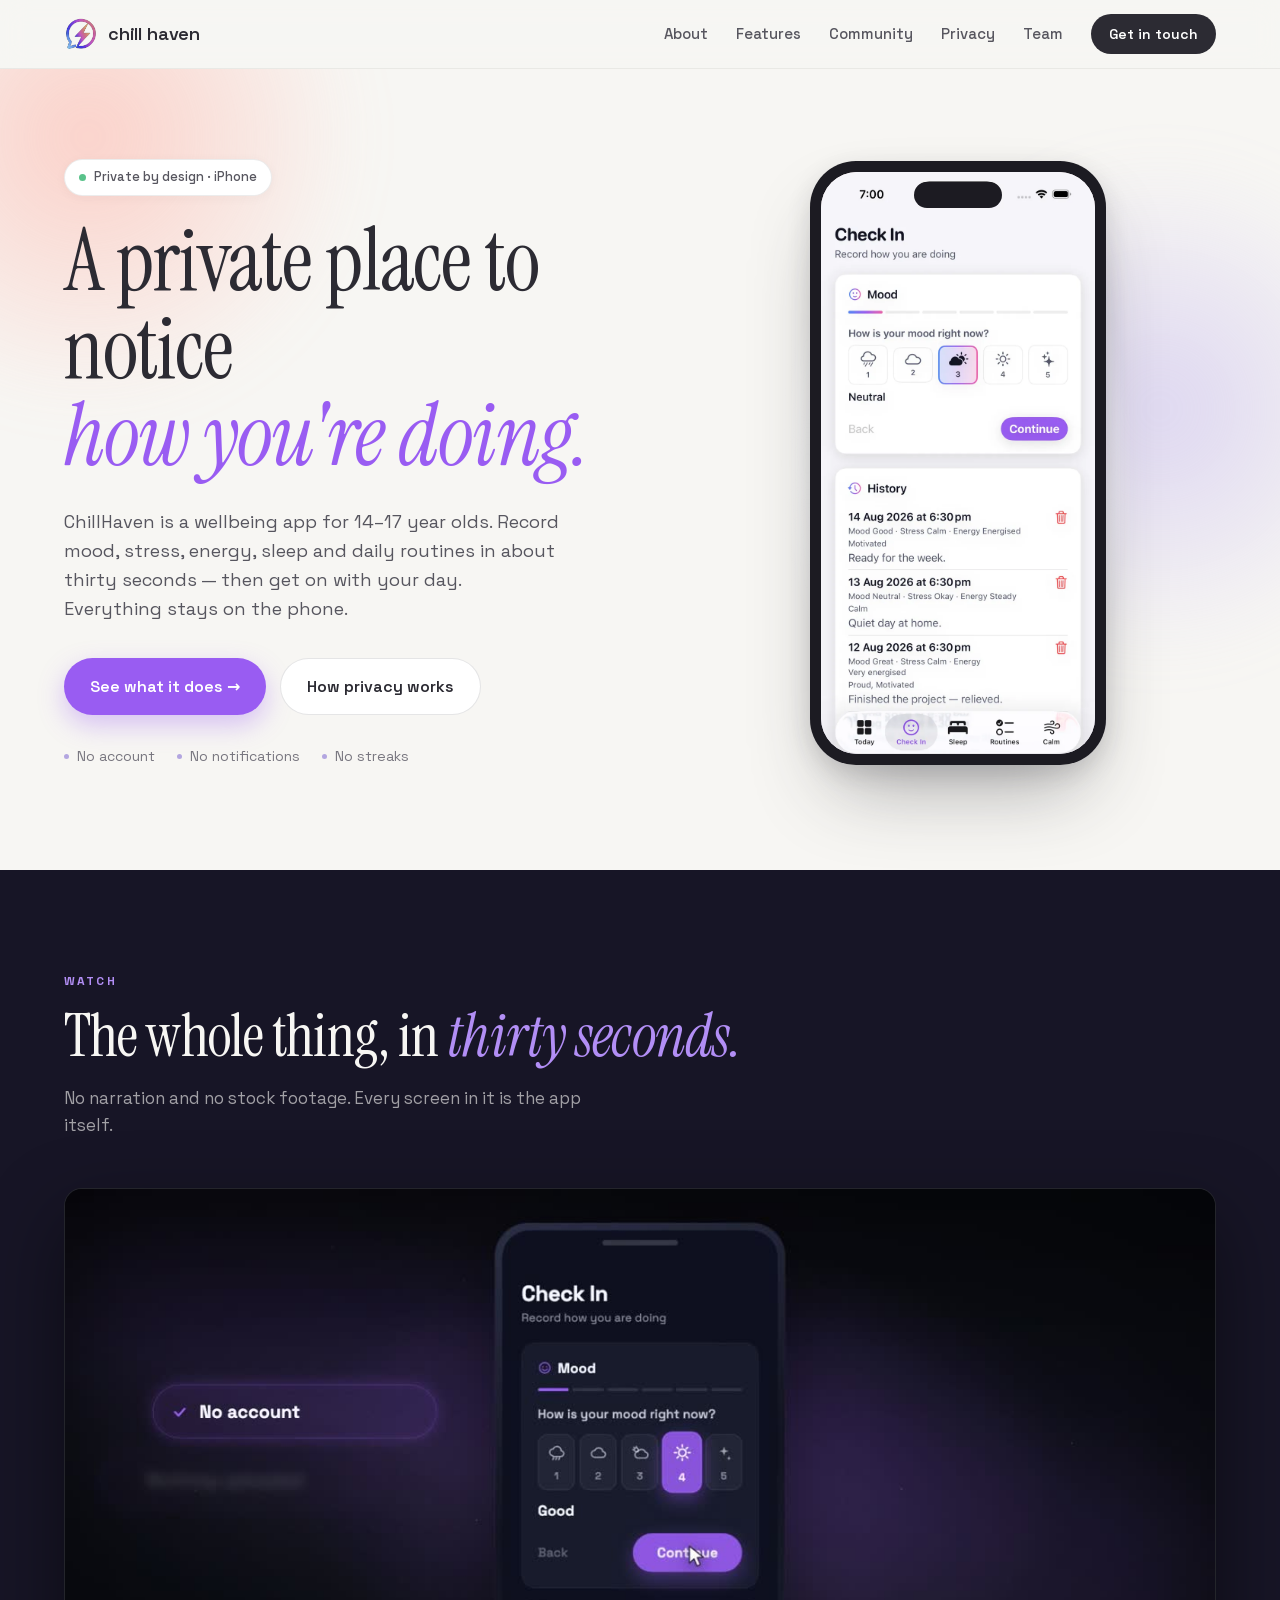
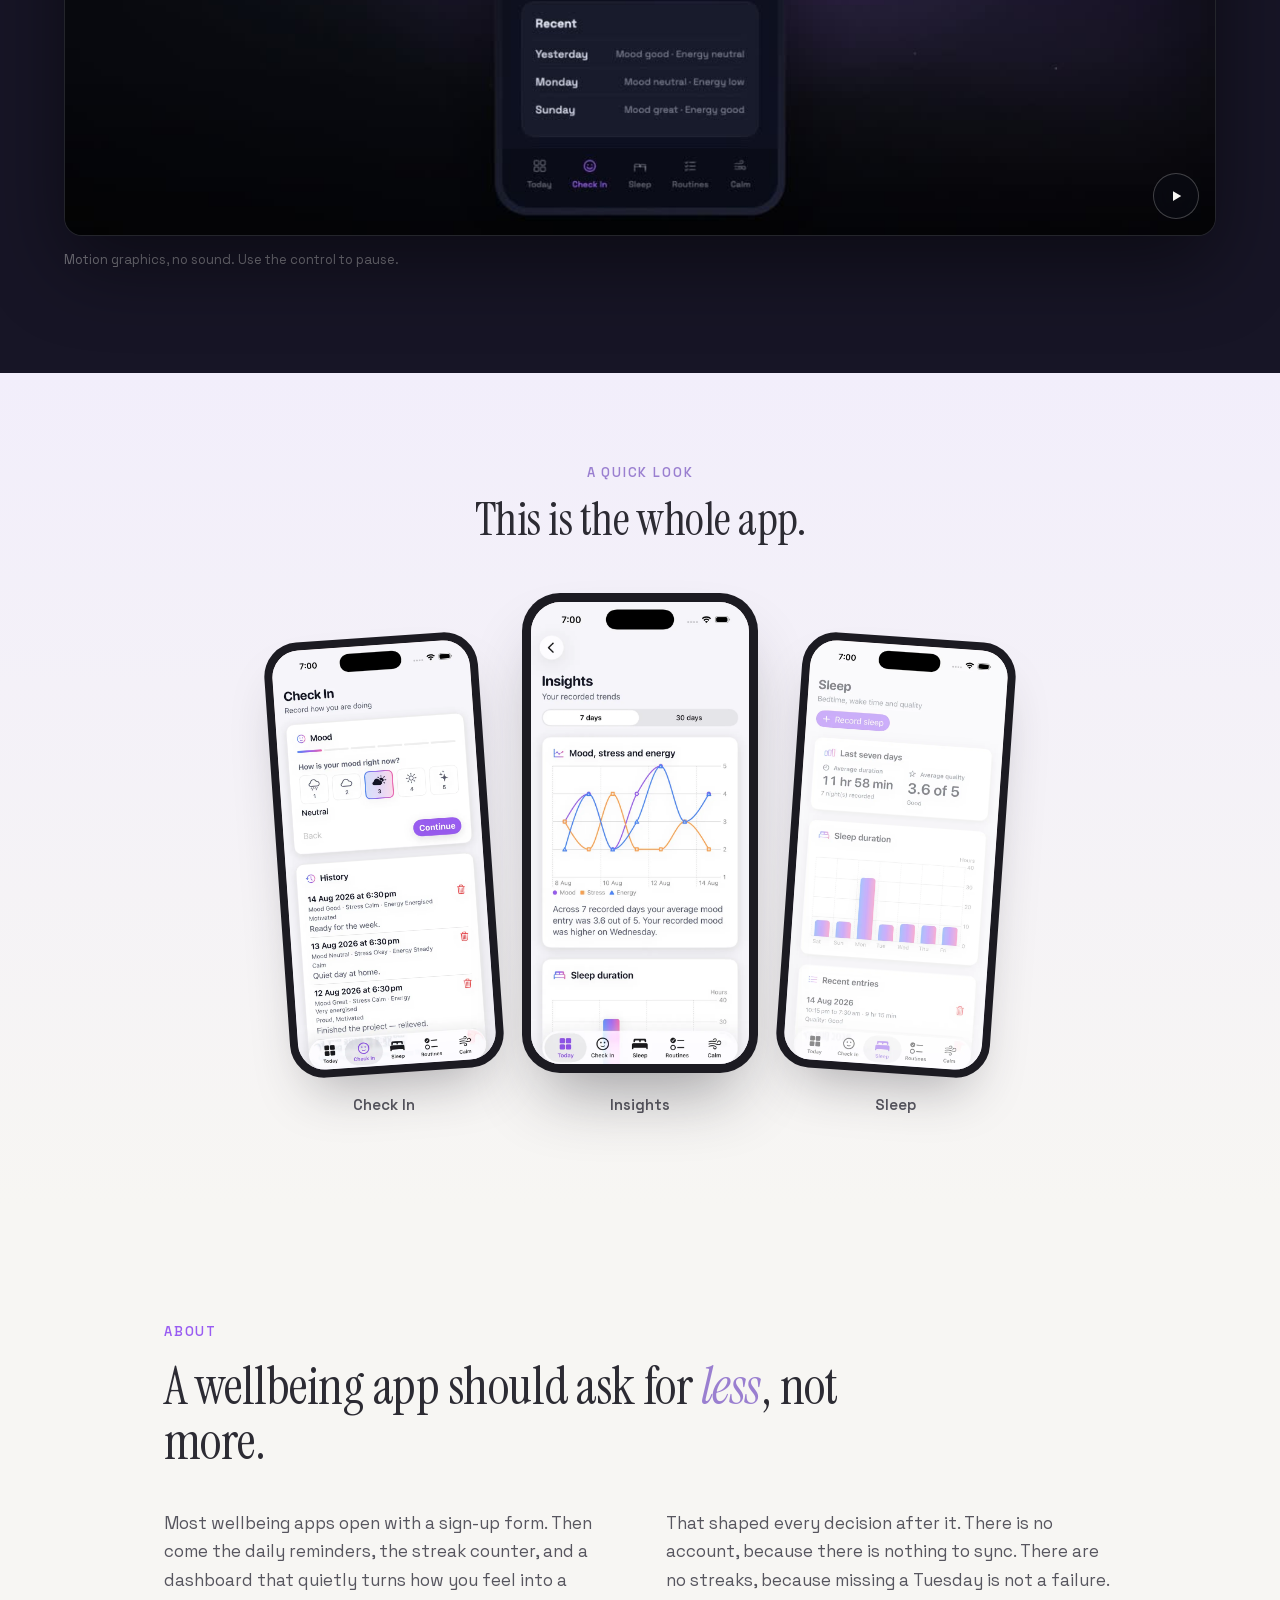
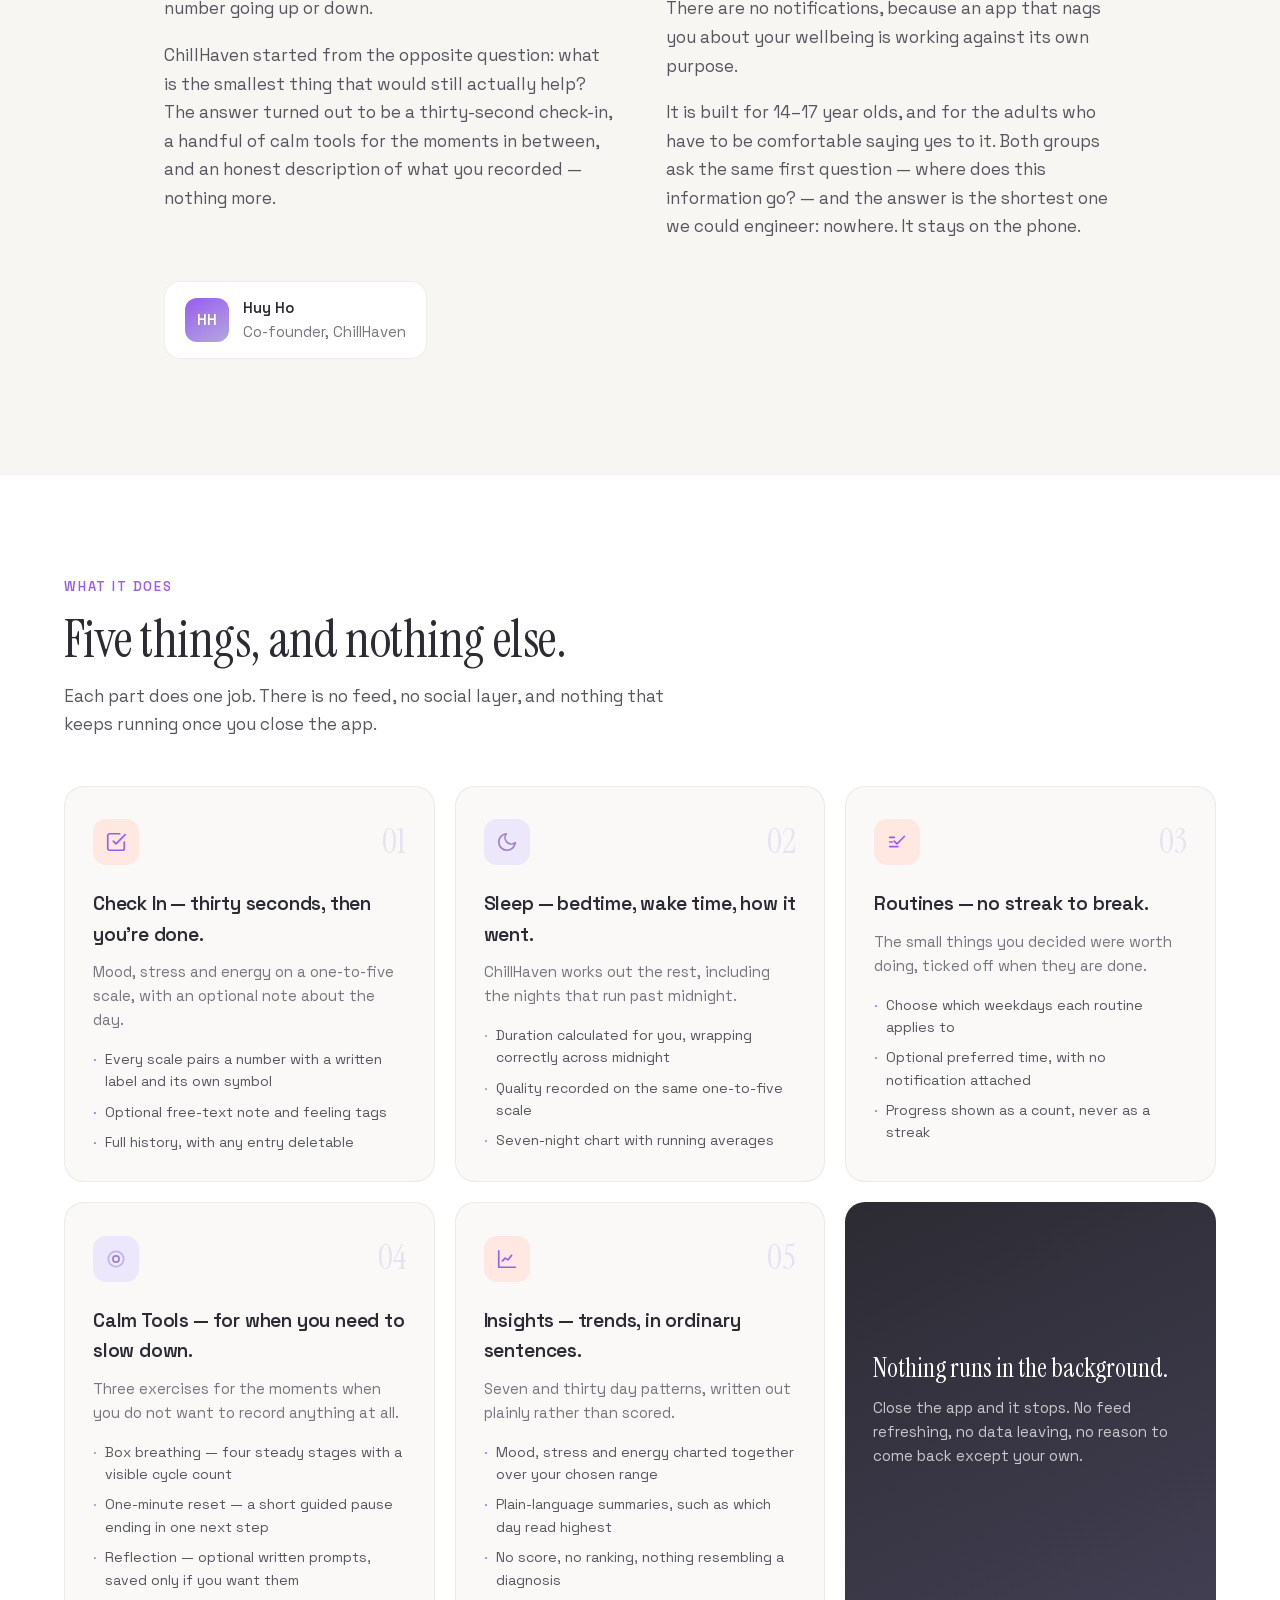
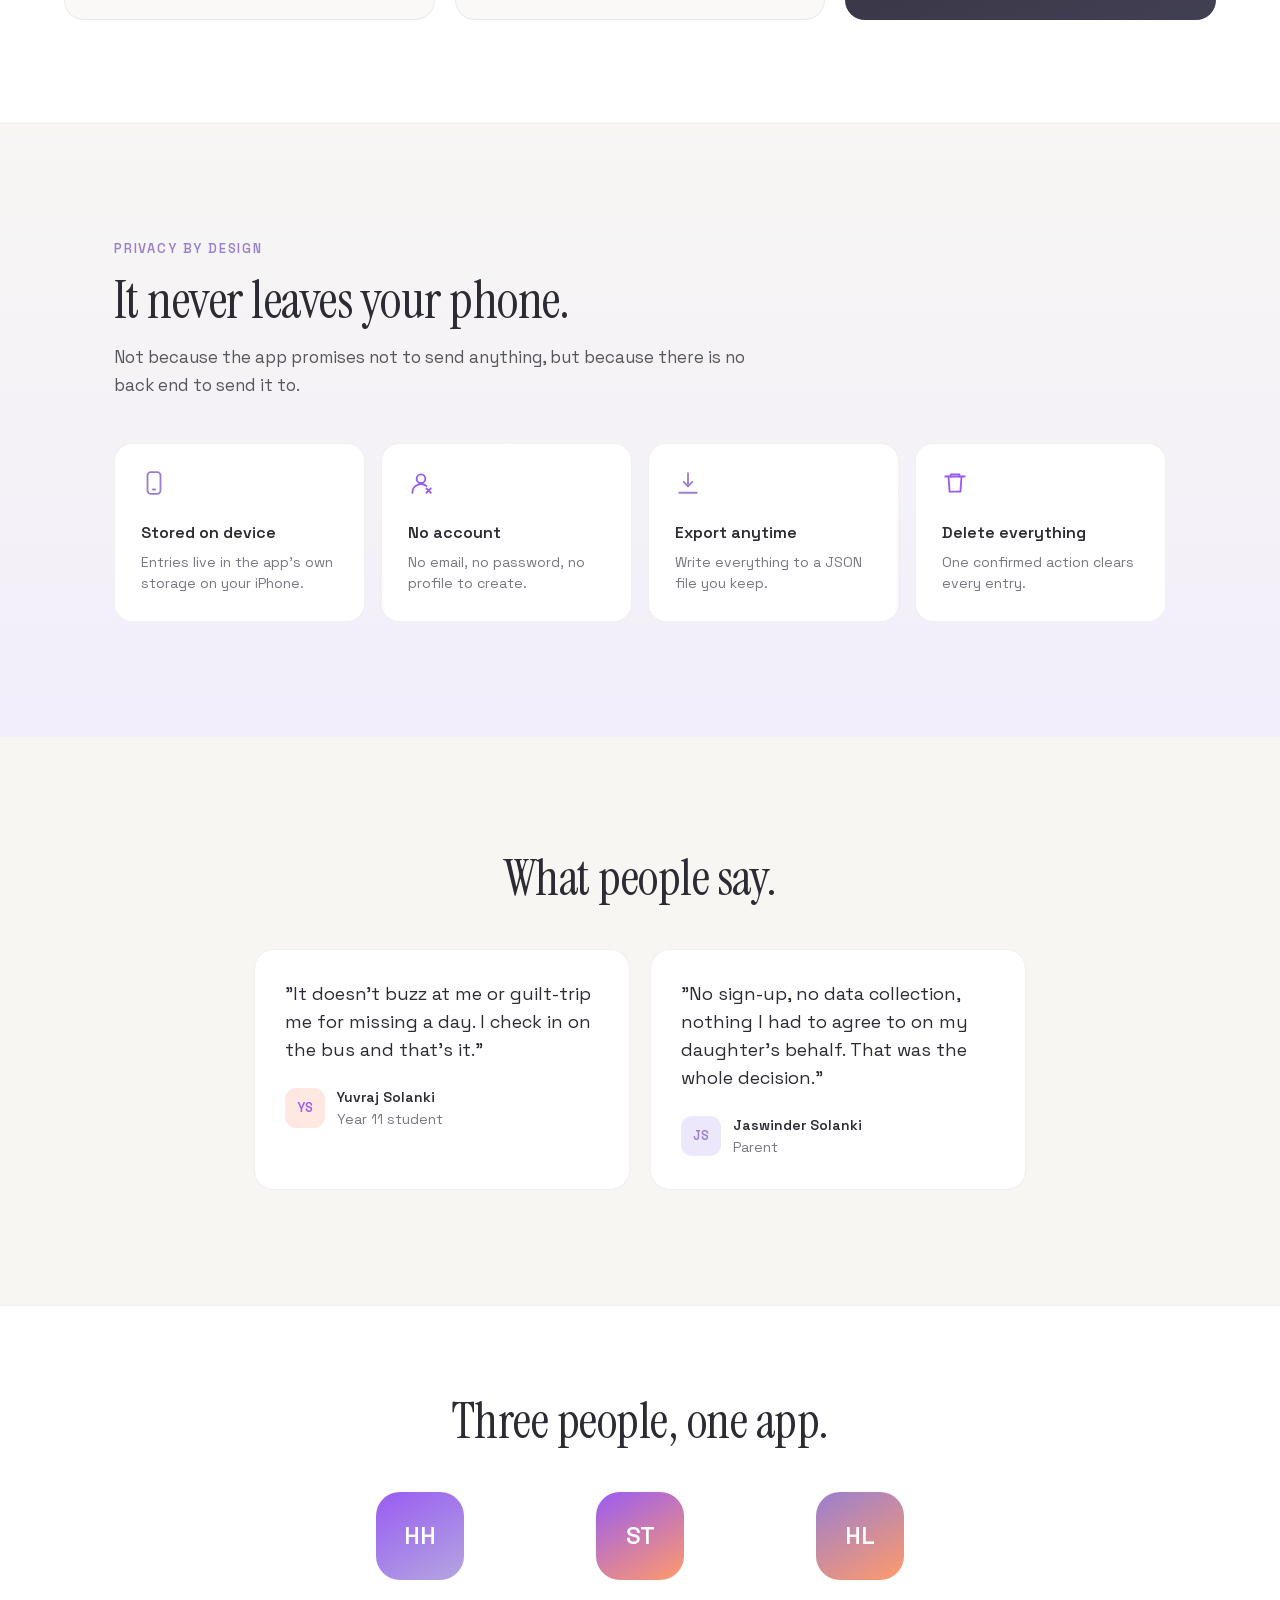
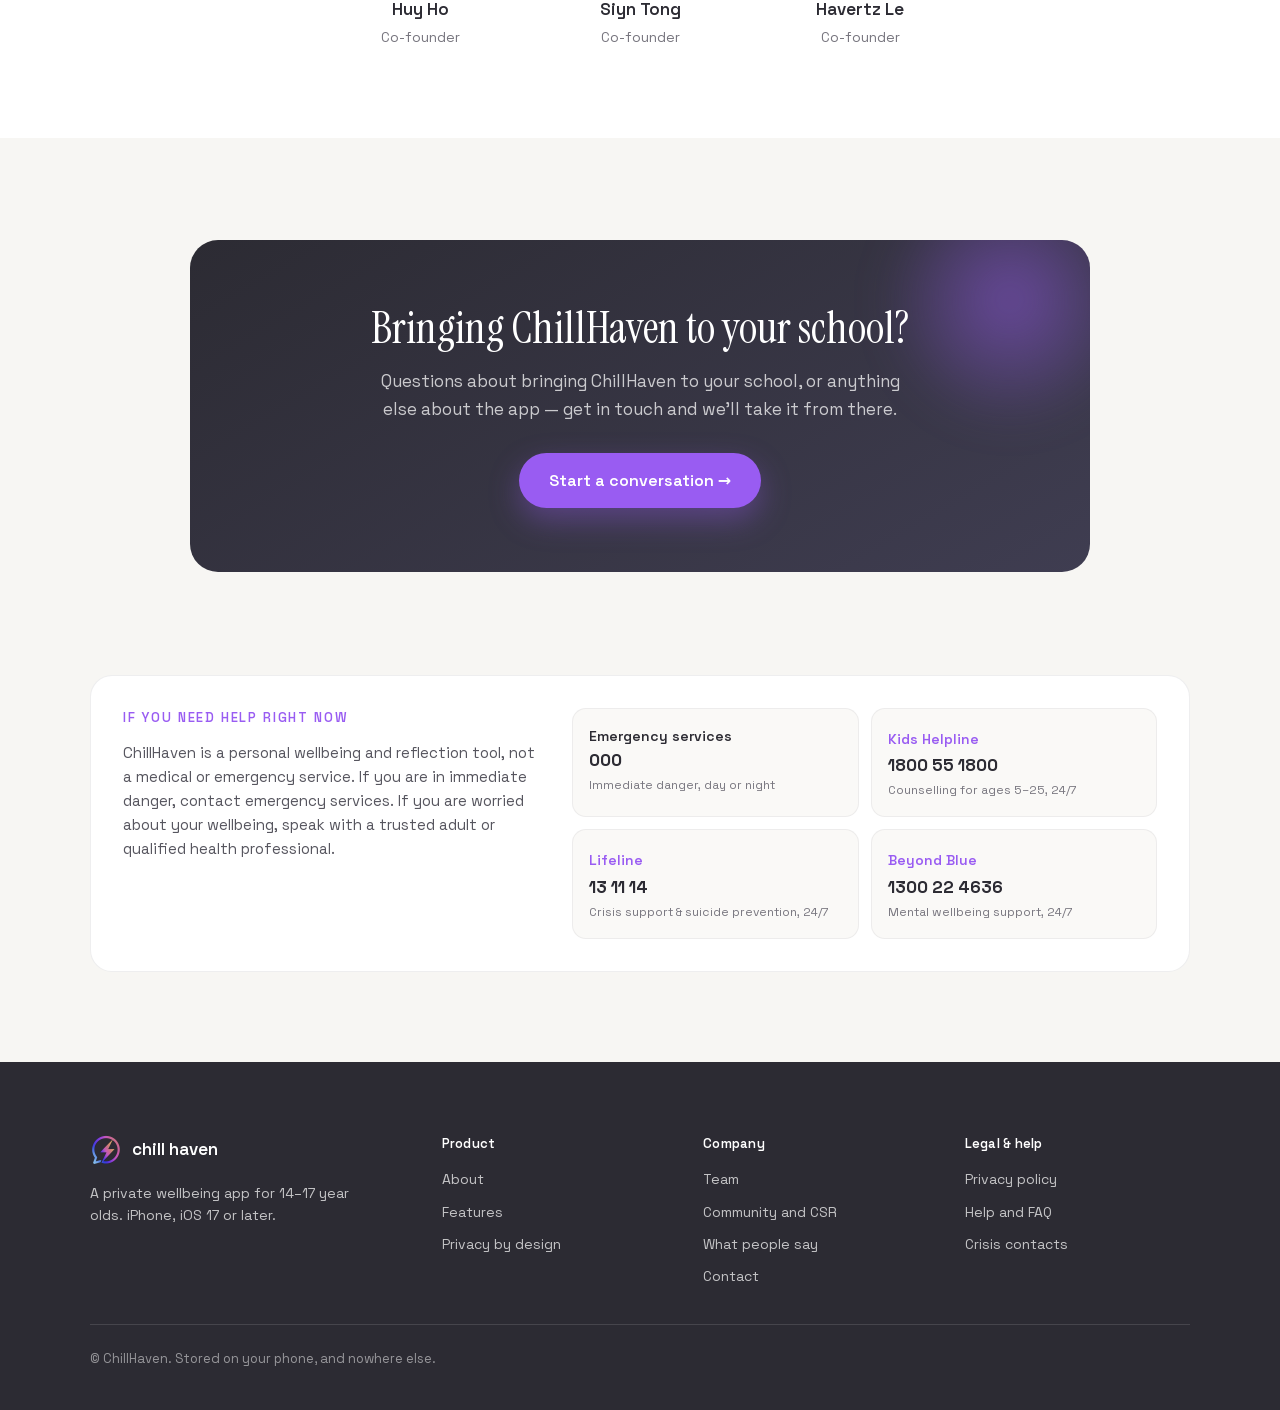
==== index.html @ 74d6cb9e "Cut the film to exactly thirty seconds 900 frames at 30fps, with no audio track so the container dur" ====
<!doctype html>
<html lang="en"><head><meta charset="utf-8"><meta name="viewport" content="width=device-width, initial-scale=1"><title>ChillHaven — A private wellbeing app for iPhone</title><meta name="description" content="A private wellbeing app for 14-17 year olds. Mood, sleep, routines and calm tools, stored only on your iPhone."><meta name="theme-color" content="#f7f6f3"><link rel="icon" href="assets/logo.webp" type="image/webp"><style>
    .sc-placeholder{background:color-mix(in srgb,currentColor 8%,transparent);
      border:1px solid color-mix(in srgb,currentColor 50%,transparent);
      border-radius:2px;box-sizing:border-box;overflow:hidden}
    @keyframes sc-shine{0%{background-position:100% 50%}100%{background-position:0% 50%}}
    html.sc-dc-streaming .sc-placeholder,
    html.sc-dc-streaming .sc-interp.sc-missing{position:relative;
      background:color-mix(in srgb,currentColor 5%,transparent);
      border-color:transparent}
    html.sc-dc-streaming .sc-placeholder::before,
    html.sc-dc-streaming .sc-interp.sc-missing::before{content:'';
      position:absolute;inset:0;pointer-events:none;
      background:linear-gradient(90deg,rgba(217,119,87,0) 25%,rgba(247,225,211,.95) 37%,rgba(217,119,87,0) 63%);
      background-size:400% 100%;animation:sc-shine 1.4s ease infinite}
    html.sc-dc-streaming .sc-placeholder:nth-child(n+9 of .sc-placeholder)::before,
    html.sc-dc-streaming .sc-interp.sc-missing:nth-child(n+9 of .sc-interp.sc-missing)::before{animation:none;
      background:color-mix(in srgb,currentColor 8%,transparent)}
    .sc-placeholder-error{padding:4px 8px;font:11px/1.4 ui-monospace,monospace;
      color:color-mix(in srgb,currentColor 70%,transparent);word-break:break-word}
    .sc-interp.sc-missing{display:inline-block;width:2em;height:1em;overflow:hidden;
      vertical-align:text-bottom;background:rgba(255,255,255,.3);border:1px solid rgba(0,0,0,.5);
      border-radius:2px;box-sizing:border-box;color:transparent;
      user-select:none}
    .sc-interp.sc-unresolved{font-family:ui-monospace,monospace;font-size:.85em;
      color:color-mix(in srgb,currentColor 50%,transparent);
      background:color-mix(in srgb,currentColor 10%,transparent);border-radius:3px;
      padding:0 3px}
    .sc-host.sc-has-error{position:relative}
    .sc-logic-error{position:absolute;top:8px;left:8px;z-index:2147483647;max-width:60ch;
      padding:6px 10px;background:#b00020;color:#fff;font:12px/1.4 ui-monospace,monospace;
      border-radius:4px;white-space:pre-wrap;pointer-events:none}
    /* Mirrors PRINT_BASELINE_CSS in apps/web deck-stage-export.ts — keep both
       in sync until dc-runtime regains a build step. */
    @media print {
      @page { margin: 0.5cm; }
      figure, table { break-inside: avoid; }
      #dc-root, #dc-root > .sc-host { height: auto; }
      *, *::before, *::after {
        print-color-adjust: exact; -webkit-print-color-adjust: exact;
        backdrop-filter: none !important; -webkit-backdrop-filter: none !important;
        animation-delay: -99s !important; animation-duration: .001s !important;
        animation-iteration-count: 1 !important; animation-fill-mode: both !important;
        animation-play-state: running !important; transition-duration: 0s !important;
      }
    }
  </style>



<style>x-dc{display:none!important}</style><style>html,body{height:100%;margin:0}#dc-root,#dc-root>.sc-host{height:100%}</style><link rel="preconnect" href="https://fonts.googleapis.com" data-dc-tpl="1"><link rel="preconnect" href="https://fonts.gstatic.com" data-dc-tpl="2"><style data-dc-tpl="3">/* latin-ext */
@font-face {
  font-family: 'Instrument Serif';
  font-style: italic;
  font-weight: 400;
  font-display: swap;
  src: url("[data-uri]") format('woff2');
  unicode-range: U+0100-02BA, U+02BD-02C5, U+02C7-02CC, U+02CE-02D7, U+02DD-02FF, U+0304, U+0308, U+0329, U+1D00-1DBF, U+1E00-1E9F, U+1EF2-1EFF, U+2020, U+20A0-20AB, U+20AD-20C0, U+2113, U+2C60-2C7F, U+A720-A7FF;
}
/* latin */
@font-face {
  font-family: 'Instrument Serif';
  font-style: italic;
  font-weight: 400;
  font-display: swap;
  src: url("[data-uri]") format('woff2');
  unicode-range: U+0000-00FF, U+0131, U+0152-0153, U+02BB-02BC, U+02C6, U+02DA, U+02DC, U+0304, U+0308, U+0329, U+2000-206F, U+20AC, U+2122, U+2191, U+2193, U+2212, U+2215, U+FEFF, U+FFFD;
}
/* latin-ext */
@font-face {
  font-family: 'Instrument Serif';
  font-style: normal;
  font-weight: 400;
  font-display: swap;
  src: url("[data-uri]") format('woff2');
  unicode-range: U+0100-02BA, U+02BD-02C5, U+02C7-02CC, U+02CE-02D7, U+02DD-02FF, U+0304, U+0308, U+0329, U+1D00-1DBF, U+1E00-1E9F, U+1EF2-1EFF, U+2020, U+20A0-20AB, U+20AD-20C0, U+2113, U+2C60-2C7F, U+A720-A7FF;
}
/* latin */
@font-face {
  font-family: 'Instrument Serif';
  font-style: normal;
  font-weight: 400;
  font-display: swap;
  src: url("[data-uri]") format('woff2');
  unicode-range: U+0000-00FF, U+0131, U+0152-0153, U+02BB-02BC, U+02C6, U+02DA, U+02DC, U+0304, U+0308, U+0329, U+2000-206F, U+20AC, U+2122, U+2191, U+2193, U+2212, U+2215, U+FEFF, U+FFFD;
}
/* vietnamese */
@font-face {
  font-family: 'Space Grotesk';
  font-style: normal;
  font-weight: 400;
  font-display: swap;
  src: url("[data-uri]") format('woff2');
  unicode-range: U+0102-0103, U+0110-0111, U+0128-0129, U+0168-0169, U+01A0-01A1, U+01AF-01B0, U+0300-0301, U+0303-0304, U+0308-0309, U+0323, U+0329, U+1EA0-1EF9, U+20AB;
}
/* latin-ext */
@font-face {
  font-family: 'Space Grotesk';
  font-style: normal;
  font-weight: 400;
  font-display: swap;
  src: url("[data-uri]") format('woff2');
  unicode-range: U+0100-02BA, U+02BD-02C5, U+02C7-02CC, U+02CE-02D7, U+02DD-02FF, U+0304, U+0308, U+0329, U+1D00-1DBF, U+1E00-1E9F, U+1EF2-1EFF, U+2020, U+20A0-20AB, U+20AD-20C0, U+2113, U+2C60-2C7F, U+A720-A7FF;
}
/* latin */
@font-face {
  font-family: 'Space Grotesk';
  font-style: normal;
  font-weight: 400;
  font-display: swap;
  src: url("[data-uri]") format('woff2');
  unicode-range: U+0000-00FF, U+0131, U+0152-0153, U+02BB-02BC, U+02C6, U+02DA, U+02DC, U+0304, U+0308, U+0329, U+2000-206F, U+20AC, U+2122, U+2191, U+2193, U+2212, U+2215, U+FEFF, U+FFFD;
}
/* vietnamese */
@font-face {
  font-family: 'Space Grotesk';
  font-style: normal;
  font-weight: 500;
  font-display: swap;
  src: url("[data-uri]") format('woff2');
  unicode-range: U+0102-0103, U+0110-0111, U+0128-0129, U+0168-0169, U+01A0-01A1, U+01AF-01B0, U+0300-0301, U+0303-0304, U+0308-0309, U+0323, U+0329, U+1EA0-1EF9, U+20AB;
}
/* latin-ext */
@font-face {
  font-family: 'Space Grotesk';
  font-style: normal;
  font-weight: 500;
  font-display: swap;
  src: url("[data-uri]") format('woff2');
  unicode-range: U+0100-02BA, U+02BD-02C5, U+02C7-02CC, U+02CE-02D7, U+02DD-02FF, U+0304, U+0308, U+0329, U+1D00-1DBF, U+1E00-1E9F, U+1EF2-1EFF, U+2020, U+20A0-20AB, U+20AD-20C0, U+2113, U+2C60-2C7F, U+A720-A7FF;
}
/* latin */
@font-face {
  font-family: 'Space Grotesk';
  font-style: normal;
  font-weight: 500;
  font-display: swap;
  src: url("[data-uri]") format('woff2');
  unicode-range: U+0000-00FF, U+0131, U+0152-0153, U+02BB-02BC, U+02C6, U+02DA, U+02DC, U+0304, U+0308, U+0329, U+2000-206F, U+20AC, U+2122, U+2191, U+2193, U+2212, U+2215, U+FEFF, U+FFFD;
}
/* vietnamese */
@font-face {
  font-family: 'Space Grotesk';
  font-style: normal;
  font-weight: 600;
  font-display: swap;
  src: url("[data-uri]") format('woff2');
  unicode-range: U+0102-0103, U+0110-0111, U+0128-0129, U+0168-0169, U+01A0-01A1, U+01AF-01B0, U+0300-0301, U+0303-0304, U+0308-0309, U+0323, U+0329, U+1EA0-1EF9, U+20AB;
}
/* latin-ext */
@font-face {
  font-family: 'Space Grotesk';
  font-style: normal;
  font-weight: 600;
  font-display: swap;
  src: url("[data-uri]") format('woff2');
  unicode-range: U+0100-02BA, U+02BD-02C5, U+02C7-02CC, U+02CE-02D7, U+02DD-02FF, U+0304, U+0308, U+0329, U+1D00-1DBF, U+1E00-1E9F, U+1EF2-1EFF, U+2020, U+20A0-20AB, U+20AD-20C0, U+2113, U+2C60-2C7F, U+A720-A7FF;
}
/* latin */
@font-face {
  font-family: 'Space Grotesk';
  font-style: normal;
  font-weight: 600;
  font-display: swap;
  src: url("[data-uri]") format('woff2');
  unicode-range: U+0000-00FF, U+0131, U+0152-0153, U+02BB-02BC, U+02C6, U+02DA, U+02DC, U+0304, U+0308, U+0329, U+2000-206F, U+20AC, U+2122, U+2191, U+2193, U+2212, U+2215, U+FEFF, U+FFFD;
}
/* vietnamese */
@font-face {
  font-family: 'Space Grotesk';
  font-style: normal;
  font-weight: 700;
  font-display: swap;
  src: url("[data-uri]") format('woff2');
  unicode-range: U+0102-0103, U+0110-0111, U+0128-0129, U+0168-0169, U+01A0-01A1, U+01AF-01B0, U+0300-0301, U+0303-0304, U+0308-0309, U+0323, U+0329, U+1EA0-1EF9, U+20AB;
}
/* latin-ext */
@font-face {
  font-family: 'Space Grotesk';
  font-style: normal;
  font-weight: 700;
  font-display: swap;
  src: url("[data-uri]") format('woff2');
  unicode-range: U+0100-02BA, U+02BD-02C5, U+02C7-02CC, U+02CE-02D7, U+02DD-02FF, U+0304, U+0308, U+0329, U+1D00-1DBF, U+1E00-1E9F, U+1EF2-1EFF, U+2020, U+20A0-20AB, U+20AD-20C0, U+2113, U+2C60-2C7F, U+A720-A7FF;
}
/* latin */
@font-face {
  font-family: 'Space Grotesk';
  font-style: normal;
  font-weight: 700;
  font-display: swap;
  src: url("[data-uri]") format('woff2');
  unicode-range: U+0000-00FF, U+0131, U+0152-0153, U+02BB-02BC, U+02C6, U+02DA, U+02DC, U+0304, U+0308, U+0329, U+2000-206F, U+20AC, U+2122, U+2191, U+2193, U+2212, U+2215, U+FEFF, U+FFFD;
}
</style><style data-dc-tpl="5">
  *{box-sizing:border-box}
  html{scroll-behavior:smooth}
  body{margin:0;background:#f7f6f3;color:#2c2b33;font-family:'Space Grotesk',system-ui,sans-serif;-webkit-font-smoothing:antialiased;font-size:17px;line-height:1.6}
  a{color:#995cf2;text-decoration:none}
  a:hover{color:#7a44cc}
  ::selection{background:#ffd9d3;color:#2c2b33}
  @keyframes floaty{0%,100%{transform:translateY(0)}50%{transform:translateY(-14px)}}
  @keyframes drift{0%,100%{transform:translate(0,0) scale(1)}50%{transform:translate(24px,-20px) scale(1.08)}}
  @keyframes breathe{0%,100%{transform:scale(1);opacity:.5}50%{transform:scale(1.18);opacity:.9}}
</style></head>
<body>
<div id="dc-root"><div class="sc-host" data-sc-name="index"><div data-dc-tpl="6" style="overflow-x: hidden;"><header data-dc-tpl="7" style="position: sticky; top: 0px; z-index: 60; backdrop-filter: blur(14px); background: rgba(247, 246, 243, 0.78); border-bottom: 1px solid rgba(44, 43, 51, 0.07);">
  <nav data-dc-tpl="8" style="max-width: 1200px; margin: 0px auto; padding: 14px 24px; display: flex; align-items: center; gap: 24px;">
    <a data-dc-tpl="9" href="#top" style="display: flex; align-items: center; gap: 10px; color: rgb(44, 43, 51); font-weight: 600; letter-spacing: -0.01em;">
      <span style="display:grid;place-items:center;width:34px;height:34px;border-radius:11px;overflow:hidden;background:transparent;flex:none;"><img src="assets/mark.webp" alt="" width="34" height="34" style="width:100%;height:100%;object-fit:contain;display:block;"></span>
      <span data-dc-tpl="11" style="font-size: 18px;">chill haven</span>
    </a>
    <div data-dc-tpl="12" style="flex: 1 1 0%;"></div>
    <div data-dc-tpl="13" style="display: flex; align-items: center; gap: 28px;">
      <a data-dc-tpl="14" href="#about" style="color: rgb(87, 86, 95); font-size: 15px; font-weight: 500;">About</a>
      <a data-dc-tpl="15" href="#features" style="color: rgb(87, 86, 95); font-size: 15px; font-weight: 500;">Features</a><a href="community.html" style="color: rgb(87, 86, 95); font-size: 15px; font-weight: 500;">Community</a>
      <a data-dc-tpl="16" href="privacy.html" style="color: rgb(87, 86, 95); font-size: 15px; font-weight: 500;">Privacy</a>
      <a data-dc-tpl="17" href="#team" style="color: rgb(87, 86, 95); font-size: 15px; font-weight: 500;">Team</a>
      <a data-dc-tpl="18" href="support.html#contact" style="display: inline-flex; align-items: center; padding: 9px 18px; border-radius: 999px; background: rgb(44, 43, 51); color: rgb(255, 255, 255); font-size: 14px; font-weight: 600;">Get in touch</a>
    </div>
  </nav></header><section data-dc-tpl="19" id="top" style="position: relative;">
  <div data-dc-tpl="20" data-parallax="0.25" style="position: absolute; inset: 0px; overflow: hidden; pointer-events: none; z-index: 0;">
    <div data-dc-tpl="21" style="position: absolute; top: -140px; left: -120px; width: 520px; height: 520px; border-radius: 50%; background: radial-gradient(circle at 40% 40%, rgb(255, 178, 166), transparent 62%); filter: blur(30px); opacity: 0.55; animation: 16s ease-in-out 0s infinite normal none running drift;"></div>
    <div data-dc-tpl="22" style="position: absolute; top: 60px; right: -160px; width: 560px; height: 560px; border-radius: 50%; background: radial-gradient(circle, rgb(195, 182, 239), transparent 62%); filter: blur(34px); opacity: 0.5; animation: 20s ease-in-out 0s infinite reverse none running drift;"></div>
  </div>
  <div data-dc-tpl="23" style="position: relative; z-index: 1; max-width: 1200px; margin: 0px auto; padding: clamp(48px, 7vw, 96px) 24px clamp(64px, 8vw, 120px); display: grid; grid-template-columns: 1.05fr 0.95fr; gap: clamp(32px, 5vw, 72px); align-items: center;">
    <div data-dc-tpl="24" style="min-width: 0px;">
      <div data-dc-tpl="25" data-reveal="" style="display: inline-flex; align-items: center; gap: 8px; padding: 7px 14px; border-radius: 999px; background: rgb(255, 255, 255); border: 1px solid rgba(44, 43, 51, 0.09); font-size: 13px; font-weight: 500; color: rgb(87, 86, 95); box-shadow: rgba(44, 43, 51, 0.04) 0px 2px 12px; opacity: 1; transform: none; transition: opacity 0.8s cubic-bezier(0.2, 0.7, 0.2, 1), transform 0.8s cubic-bezier(0.2, 0.7, 0.2, 1);">
        <span data-dc-tpl="26" style="width: 7px; height: 7px; border-radius: 50%; background: rgb(89, 194, 138);"></span>
        Private by design · iPhone
      </div>
      <h1 data-dc-tpl="27" data-reveal="" data-reveal-delay="80" style="margin: 22px 0px 0px; font-family: &quot;Instrument Serif&quot;, serif; font-weight: 400; font-size: clamp(46px, 7vw, 86px); line-height: 1.02; letter-spacing: -0.015em; color: rgb(44, 43, 51); opacity: 1; transform: none; transition: opacity 0.8s cubic-bezier(0.2, 0.7, 0.2, 1) 80ms, transform 0.8s cubic-bezier(0.2, 0.7, 0.2, 1) 80ms;">
        A private place to notice <span data-dc-tpl="28" style="font-style: italic; color: rgb(153, 92, 242);">how&nbsp;you're&nbsp;doing.</span>
      </h1>
      <p data-dc-tpl="29" data-reveal="" data-reveal-delay="160" style="margin: 26px 0px 0px; max-width: 496px; font-size: 18px; color: rgb(87, 86, 95); line-height: 1.62; opacity: 1; transform: none; transition: opacity 0.8s cubic-bezier(0.2, 0.7, 0.2, 1) 160ms, transform 0.8s cubic-bezier(0.2, 0.7, 0.2, 1) 160ms;">
        ChillHaven is a wellbeing app for 14–17 year olds. Record mood, stress, energy, sleep and daily routines in about thirty seconds — then get on with your day. Everything stays on the phone.
      </p>
      <div data-dc-tpl="30" data-reveal="" data-reveal-delay="240" style="margin: 34px 0px 0px; display: flex; flex-wrap: wrap; gap: 14px; opacity: 1; transform: none; transition: opacity 0.8s cubic-bezier(0.2, 0.7, 0.2, 1) 240ms, transform 0.8s cubic-bezier(0.2, 0.7, 0.2, 1) 240ms;">
        <a data-dc-tpl="31" href="#features" style="display: inline-flex; align-items: center; gap: 9px; padding: 15px 26px; border-radius: 999px; background: rgb(153, 92, 242); color: rgb(255, 255, 255); font-size: 16px; font-weight: 600; box-shadow: rgba(153, 92, 242, 0.34) 0px 10px 26px;">See what it does →</a>
        <a data-dc-tpl="32" href="privacy.html" style="display: inline-flex; align-items: center; padding: 15px 26px; border-radius: 999px; background: rgb(255, 255, 255); border: 1px solid rgba(44, 43, 51, 0.12); color: rgb(44, 43, 51); font-size: 16px; font-weight: 600;">How privacy works</a>
      </div>
      <div data-dc-tpl="33" data-reveal="" data-reveal-delay="320" style="margin: 30px 0px 0px; display: flex; flex-wrap: wrap; gap: 10px 22px; font-size: 14px; color: rgb(120, 118, 127); opacity: 1; transform: none; transition: opacity 0.8s cubic-bezier(0.2, 0.7, 0.2, 1) 320ms, transform 0.8s cubic-bezier(0.2, 0.7, 0.2, 1) 320ms;">
        <span data-dc-tpl="34" style="display: inline-flex; align-items: center; gap: 8px;"><span data-dc-tpl="35" style="width: 5px; height: 5px; border-radius: 50%; background: rgb(179, 166, 224);"></span>No account</span>
        <span data-dc-tpl="36" style="display: inline-flex; align-items: center; gap: 8px;"><span data-dc-tpl="37" style="width: 5px; height: 5px; border-radius: 50%; background: rgb(179, 166, 224);"></span>No notifications</span>
        <span data-dc-tpl="38" style="display: inline-flex; align-items: center; gap: 8px;"><span data-dc-tpl="39" style="width: 5px; height: 5px; border-radius: 50%; background: rgb(179, 166, 224);"></span>No streaks</span>
      </div>
    </div>

    <div data-dc-tpl="40" data-reveal="" data-reveal-delay="160" style="justify-self: center; position: relative; opacity: 1; transform: none; transition: opacity 0.8s cubic-bezier(0.2, 0.7, 0.2, 1) 160ms, transform 0.8s cubic-bezier(0.2, 0.7, 0.2, 1) 160ms;">
      <div data-dc-tpl="41" style="position: absolute; inset: -8% -6%; border-radius: 50%; background: radial-gradient(circle, rgb(255, 255, 255), transparent 68%); filter: blur(6px); z-index: 0;"></div>
      <div data-dc-tpl="42" style="position: relative; z-index: 1; animation: 7s ease-in-out 0s infinite normal none running floaty;">
        <div data-dc-tpl="43" style="width: clamp(240px, 26vw, 296px); aspect-ratio: 296 / 604; background: rgb(28, 27, 34); border-radius: 46px; padding: 11px; box-shadow: rgba(44, 43, 51, 0.42) 0px 40px 80px -24px, rgba(44, 43, 51, 0.14) 0px 8px 24px;">
          <div data-dc-tpl="44" style="position: relative; width: 100%; height: 100%; border-radius: 36px; overflow: hidden; background: linear-gradient(170deg, rgb(255, 242, 239), rgb(239, 234, 251));">
            <div data-dc-tpl="45" style="position: absolute; top: 10px; left: 50%; transform: translateX(-50%); z-index: 3; width: 88px; height: 26px; background: rgb(28, 27, 34); border-radius: 999px;"></div>
            <image-slot data-dc-tpl="46" id="hero-screen" shape="rect" fit="cover" style="display: block; position: absolute; inset: 0; background-image: url(&quot;assets/checkIn.webp&quot;); background-size: cover; background-position: center top; background-repeat: no-repeat;"></image-slot>
          </div>
        </div>
      </div>
    </div>
  </div></section><section id="film" style="background: rgb(23, 21, 38); padding: clamp(64px, 8vw, 112px) 0px;">
  <div style="max-width: 1200px; margin: 0px auto; padding: 0px 24px;">
    <div data-reveal="" style="opacity: 0; transform: translateY(18px); transition: opacity 0.8s cubic-bezier(0.2, 0.7, 0.2, 1), transform 0.8s cubic-bezier(0.2, 0.7, 0.2, 1);">
      <div style="font-family: 'Space Grotesk', system-ui, sans-serif; font-size: 12px; font-weight: 700; letter-spacing: 0.18em; text-transform: uppercase; color: rgb(178, 142, 245);">Watch</div>
      <h2 style="margin: 14px 0px 0px; font-family: 'Instrument Serif', serif; font-weight: 400; font-size: clamp(32px, 4.6vw, 60px); line-height: 1.04; letter-spacing: -0.015em; color: rgb(247, 246, 243);">The whole thing, in <span style="font-style: italic; color: rgb(178, 142, 245);">thirty seconds.</span></h2>
      <p style="margin: 18px 0px 0px; max-width: 560px; font-family: 'Space Grotesk', system-ui, sans-serif; font-size: 17px; line-height: 1.62; color: rgba(247, 246, 243, 0.62);">No narration and no stock footage. Every screen in it is the app itself.</p>
    </div>

    <figure data-reveal="" data-reveal-delay="120" style="margin: clamp(30px, 4vw, 48px) 0px 0px; opacity: 0; transform: translateY(22px); transition: opacity 0.8s cubic-bezier(0.2, 0.7, 0.2, 1) 120ms, transform 0.8s cubic-bezier(0.2, 0.7, 0.2, 1) 120ms;">
      <div style="position: relative; aspect-ratio: 16 / 9; border-radius: clamp(10px, 1.4vw, 18px); overflow: hidden; background: rgb(11, 13, 20); border: 1px solid rgba(247, 246, 243, 0.1); box-shadow: rgba(0, 0, 0, 0.45) 0px 30px 80px;">
        <video id="ch-film" src="assets/film.mp4" poster="assets/film-poster.jpg" width="1920" height="1080" muted loop playsinline preload="metadata" aria-label="A thirty second film showing the ChillHaven app: checking in, sleep, routines and insights." style="width: 100%; height: 100%; object-fit: cover; display: block;"></video>
        <button id="ch-film-btn" type="button" aria-label="Play the film" data-state="paused" style="position: absolute; right: 16px; bottom: 16px; width: 46px; height: 46px; display: grid; place-items: center; border: 1px solid rgba(247, 246, 243, 0.24); border-radius: 999px; background: rgba(11, 13, 20, 0.6); backdrop-filter: blur(10px); -webkit-backdrop-filter: blur(10px); color: rgb(247, 246, 243); cursor: pointer; padding: 0px;">
          <svg class="ch-i-play" viewBox="0 0 24 24" width="18" height="18" aria-hidden="true"><path d="M8 5.5v13l11-6.5z" fill="currentColor"></path></svg>
          <svg class="ch-i-pause" viewBox="0 0 24 24" width="18" height="18" aria-hidden="true" style="display: none;"><path d="M8 5h3v14H8zm5 0h3v14h-3z" fill="currentColor"></path></svg>
        </button>
      </div>
      <figcaption style="margin: 14px 0px 0px; font-family: 'Space Grotesk', system-ui, sans-serif; font-size: 13px; color: rgba(247, 246, 243, 0.44);">Motion graphics, no sound. Use the control to pause.</figcaption>
    </figure>
  </div>
</section><section data-dc-tpl="47" style="background: linear-gradient(rgb(242, 238, 251), rgb(247, 246, 243)); padding: clamp(56px, 7vw, 96px) 0px;">
  <div data-dc-tpl="48" style="max-width: 1200px; margin: 0px auto; padding: 0px 24px;">
    <div data-dc-tpl="49" data-reveal="" style="text-align: center; max-width: 640px; margin: 0px auto 48px; opacity: 0; transform: translateY(28px); transition: opacity 0.8s cubic-bezier(0.2, 0.7, 0.2, 1), transform 0.8s cubic-bezier(0.2, 0.7, 0.2, 1);">
      <p data-dc-tpl="50" style="margin: 0px; font-size: 13px; font-weight: 600; letter-spacing: 0.14em; text-transform: uppercase; color: rgb(154, 127, 208);">A quick look</p>
      <h2 data-dc-tpl="51" style="margin: 12px 0px 0px; font-family: &quot;Instrument Serif&quot;, serif; font-weight: 400; font-size: clamp(30px, 4vw, 46px); line-height: 1.08; letter-spacing: -0.01em;">This is the whole app.</h2>
    </div>
    <div data-dc-tpl="52" style="display: flex; justify-content: center; align-items: flex-end; gap: clamp(14px, 2.4vw, 34px); flex-wrap: wrap;">
      <div data-dc-tpl="53" data-reveal="" data-reveal-delay="60" style="text-align: center; opacity: 0; transform: translateY(28px); transition: opacity 0.8s cubic-bezier(0.2, 0.7, 0.2, 1) 60ms, transform 0.8s cubic-bezier(0.2, 0.7, 0.2, 1) 60ms;">
        <div data-dc-tpl="54" style="width: clamp(180px, 18vw, 214px); aspect-ratio: 214 / 436; background: rgb(28, 27, 34); border-radius: 34px; padding: 8px; box-shadow: rgba(44, 43, 51, 0.38) 0px 30px 54px -22px; transform: rotate(-4deg);">
          <div data-dc-tpl="55" style="position: relative; width: 100%; height: 100%; border-radius: 27px; overflow: hidden; background: linear-gradient(170deg, rgb(255, 242, 239), rgb(239, 234, 251));"><image-slot data-dc-tpl="56" id="screen-checkin" shape="rect" style="display: block; position: absolute; inset: 0; background-image: url(&quot;assets/checkIn.webp&quot;); background-size: cover; background-position: center top; background-repeat: no-repeat;"></image-slot></div>
        </div>
        <p data-dc-tpl="57" style="margin: 20px 0px 0px; font-size: 15px; font-weight: 600; color: rgb(87, 86, 95);">Check In</p>
      </div>
      <div data-dc-tpl="58" data-reveal="" data-reveal-delay="140" style="text-align: center; opacity: 0; transform: translateY(28px); transition: opacity 0.8s cubic-bezier(0.2, 0.7, 0.2, 1) 140ms, transform 0.8s cubic-bezier(0.2, 0.7, 0.2, 1) 140ms;">
        <div data-dc-tpl="59" style="width: clamp(196px, 20vw, 236px); aspect-ratio: 236 / 480; background: rgb(28, 27, 34); border-radius: 38px; padding: 9px; box-shadow: rgba(44, 43, 51, 0.44) 0px 38px 66px -22px; position: relative; z-index: 2;">
          <div data-dc-tpl="60" style="position: relative; width: 100%; height: 100%; border-radius: 30px; overflow: hidden; background: linear-gradient(170deg, rgb(255, 242, 239), rgb(239, 234, 251));"><image-slot data-dc-tpl="61" id="screen-insights" shape="rect" style="display: block; position: absolute; inset: 0; background-image: url(&quot;assets/insights.webp&quot;); background-size: cover; background-position: center top; background-repeat: no-repeat;"></image-slot></div>
        </div>
        <p data-dc-tpl="62" style="margin: 20px 0px 0px; font-size: 15px; font-weight: 600; color: rgb(87, 86, 95);">Insights</p>
      </div>
      <div data-dc-tpl="63" data-reveal="" data-reveal-delay="60" style="text-align: center; opacity: 0; transform: translateY(28px); transition: opacity 0.8s cubic-bezier(0.2, 0.7, 0.2, 1) 60ms, transform 0.8s cubic-bezier(0.2, 0.7, 0.2, 1) 60ms;">
        <div data-dc-tpl="64" style="width: clamp(180px, 18vw, 214px); aspect-ratio: 214 / 436; background: rgb(28, 27, 34); border-radius: 34px; padding: 8px; box-shadow: rgba(44, 43, 51, 0.38) 0px 30px 54px -22px; transform: rotate(4deg);">
          <div data-dc-tpl="65" style="position: relative; width: 100%; height: 100%; border-radius: 27px; overflow: hidden; background: linear-gradient(170deg, rgb(255, 242, 239), rgb(239, 234, 251));"><image-slot data-dc-tpl="66" id="screen-sleep" shape="rect" style="display: block; position: absolute; inset: 0; background-image: url(&quot;assets/sleep.webp&quot;); background-size: cover; background-position: center top; background-repeat: no-repeat;"></image-slot></div>
        </div>
        <p data-dc-tpl="67" style="margin: 20px 0px 0px; font-size: 15px; font-weight: 600; color: rgb(87, 86, 95);">Sleep</p>
      </div>
    </div>
  </div></section><section data-dc-tpl="68" id="about" style="padding: clamp(72px, 9vw, 130px) 0px;">
  <div data-dc-tpl="69" style="max-width: 1000px; margin: 0px auto; padding: 0px 24px;">
    <p data-dc-tpl="70" data-reveal="" style="margin: 0px; font-size: 13px; font-weight: 600; letter-spacing: 0.14em; text-transform: uppercase; color: rgb(153, 92, 242); opacity: 0; transform: translateY(28px); transition: opacity 0.8s cubic-bezier(0.2, 0.7, 0.2, 1), transform 0.8s cubic-bezier(0.2, 0.7, 0.2, 1);">About</p>
    <h2 data-dc-tpl="71" data-reveal="" data-reveal-delay="60" style="margin: 16px 0px 0px; max-width: 760px; font-family: &quot;Instrument Serif&quot;, serif; font-weight: 400; font-size: clamp(30px, 4.4vw, 52px); line-height: 1.06; letter-spacing: -0.01em; opacity: 0; transform: translateY(28px); transition: opacity 0.8s cubic-bezier(0.2, 0.7, 0.2, 1) 60ms, transform 0.8s cubic-bezier(0.2, 0.7, 0.2, 1) 60ms;">A wellbeing app should ask for <span data-dc-tpl="72" style="font-style: italic; color: rgb(154, 127, 208);">less</span>, not more.</h2>
    <div data-dc-tpl="73" style="margin: 40px 0px 0px; display: grid; grid-template-columns: 1fr 1fr; gap: clamp(24px, 4vw, 56px);">
      <div data-dc-tpl="74" data-reveal="" data-reveal-delay="80" style="font-size: 17px; color: rgb(87, 86, 95); line-height: 1.68; opacity: 0; transform: translateY(28px); transition: opacity 0.8s cubic-bezier(0.2, 0.7, 0.2, 1) 80ms, transform 0.8s cubic-bezier(0.2, 0.7, 0.2, 1) 80ms;">
        <p data-dc-tpl="75" style="margin: 0px 0px 18px;">Most wellbeing apps open with a sign-up form. Then come the daily reminders, the streak counter, and a dashboard that quietly turns how you feel into a number going up or down.</p>
        <p data-dc-tpl="76" style="margin: 0px;">ChillHaven started from the opposite question: what is the smallest thing that would still actually help? The answer turned out to be a thirty-second check-in, a handful of calm tools for the moments in between, and an honest description of what you recorded — nothing more.</p>
      </div>
      <div data-dc-tpl="77" data-reveal="" data-reveal-delay="160" style="font-size: 17px; color: rgb(87, 86, 95); line-height: 1.68; opacity: 0; transform: translateY(28px); transition: opacity 0.8s cubic-bezier(0.2, 0.7, 0.2, 1) 160ms, transform 0.8s cubic-bezier(0.2, 0.7, 0.2, 1) 160ms;">
        <p data-dc-tpl="78" style="margin: 0px 0px 18px;">That shaped every decision after it. There is no account, because there is nothing to sync. There are no streaks, because missing a Tuesday is not a failure. There are no notifications, because an app that nags you about your wellbeing is working against its own purpose.</p>
        <p data-dc-tpl="79" style="margin: 0px;">It is built for 14–17 year olds, and for the adults who have to be comfortable saying yes to it. Both groups ask the same first question — where does this information go? — and the answer is the shortest one we could engineer: nowhere. It stays on the phone.</p>
      </div>
    </div>
    <div data-dc-tpl="80" data-reveal="" data-reveal-delay="200" style="margin: 40px 0px 0px; display: inline-flex; align-items: center; gap: 14px; padding: 14px 20px; border-radius: 16px; background: rgb(255, 255, 255); border: 1px solid rgba(44, 43, 51, 0.08); opacity: 0; transform: translateY(28px); transition: opacity 0.8s cubic-bezier(0.2, 0.7, 0.2, 1) 200ms, transform 0.8s cubic-bezier(0.2, 0.7, 0.2, 1) 200ms;">
      <span data-dc-tpl="81" style="display: grid; place-items: center; width: 44px; height: 44px; border-radius: 12px; background: linear-gradient(150deg, rgb(153, 92, 242), rgb(179, 166, 224)); color: rgb(255, 255, 255); font-weight: 600; font-size: 15px;">HH</span>
      <span data-dc-tpl="82" style="font-size: 15px; color: rgb(44, 43, 51);"><strong data-dc-tpl="83" style="font-weight: 600;">Huy Ho</strong><br data-dc-tpl="84"><span data-dc-tpl="85" style="color: rgb(120, 118, 127);">Co-founder, ChillHaven</span></span>
    </div>
  </div></section><section data-dc-tpl="86" id="features" style="padding: clamp(64px, 8vw, 110px) 0px; background: rgb(255, 255, 255); border-top: 1px solid rgba(44, 43, 51, 0.06); border-bottom: 1px solid rgba(44, 43, 51, 0.06);">
  <div data-dc-tpl="87" style="max-width: 1200px; margin: 0px auto; padding: 0px 24px;">
    <div data-dc-tpl="88" data-reveal="" style="max-width: 620px; opacity: 0; transform: translateY(28px); transition: opacity 0.8s cubic-bezier(0.2, 0.7, 0.2, 1), transform 0.8s cubic-bezier(0.2, 0.7, 0.2, 1);">
      <p data-dc-tpl="89" style="margin: 0px; font-size: 13px; font-weight: 600; letter-spacing: 0.14em; text-transform: uppercase; color: rgb(153, 92, 242);">What it does</p>
      <h2 data-dc-tpl="90" style="margin: 14px 0px 0px; font-family: &quot;Instrument Serif&quot;, serif; font-weight: 400; font-size: clamp(30px, 4.4vw, 52px); line-height: 1.06; letter-spacing: -0.01em;">Five things, and nothing else.</h2>
      <p data-dc-tpl="91" style="margin: 16px 0px 0px; font-size: 17px; color: rgb(87, 86, 95);">Each part does one job. There is no feed, no social layer, and nothing that keeps running once you close the app.</p>
    </div>
    <div data-dc-tpl="92" style="margin: 48px 0px 0px; display: grid; grid-template-columns: repeat(auto-fit, minmax(300px, 1fr)); gap: 20px;">

      <div data-dc-tpl="93" data-reveal="" style="padding: 28px; border-radius: 20px; background: rgb(250, 249, 247); border: 1px solid rgba(44, 43, 51, 0.07); opacity: 0; transform: translateY(28px); transition: opacity 0.8s cubic-bezier(0.2, 0.7, 0.2, 1), transform 0.8s cubic-bezier(0.2, 0.7, 0.2, 1);">
        <div data-dc-tpl="94" style="display: flex; align-items: center; justify-content: space-between;">
          <span data-dc-tpl="95" style="display: grid; place-items: center; width: 46px; height: 46px; border-radius: 13px; background: rgb(255, 231, 226); color: rgb(153, 92, 242);"><svg data-dc-tpl="96" width="22" height="22" viewBox="0 0 24 24" fill="none" stroke="currentColor" stroke-width="1.8" stroke-linecap="round" stroke-linejoin="round"><path data-dc-tpl="97" d="M9 11l3 3L22 4"></path><path data-dc-tpl="98" d="M21 12v7a2 2 0 0 1-2 2H5a2 2 0 0 1-2-2V5a2 2 0 0 1 2-2h11"></path></svg></span>
          <span data-dc-tpl="99" style="font-family: &quot;Instrument Serif&quot;, serif; font-size: 34px; color: rgb(230, 226, 240);">01</span>
        </div>
        <h3 data-dc-tpl="100" style="margin: 20px 0px 0px; font-size: 19px; font-weight: 600; letter-spacing: -0.01em;">Check In — thirty seconds, then you're done.</h3>
        <p data-dc-tpl="101" style="margin: 10px 0px 16px; font-size: 15px; color: rgb(120, 118, 127); line-height: 1.6;">Mood, stress and energy on a one-to-five scale, with an optional note about the day.</p>
        <ul data-dc-tpl="102" style="margin: 0px; padding: 0px; list-style: none; display: flex; flex-direction: column; gap: 8px; font-size: 14px; color: rgb(87, 86, 95);">
          <li data-dc-tpl="103" style="display: flex; gap: 9px;"><span data-dc-tpl="104" style="color: rgb(153, 92, 242);">·</span>Every scale pairs a number with a written label and its own symbol</li>
          <li data-dc-tpl="105" style="display: flex; gap: 9px;"><span data-dc-tpl="106" style="color: rgb(153, 92, 242);">·</span>Optional free-text note and feeling tags</li>
          <li data-dc-tpl="107" style="display: flex; gap: 9px;"><span data-dc-tpl="108" style="color: rgb(153, 92, 242);">·</span>Full history, with any entry deletable</li>
        </ul>
      </div>

      <div data-dc-tpl="109" data-reveal="" data-reveal-delay="80" style="padding: 28px; border-radius: 20px; background: rgb(250, 249, 247); border: 1px solid rgba(44, 43, 51, 0.07); opacity: 0; transform: translateY(28px); transition: opacity 0.8s cubic-bezier(0.2, 0.7, 0.2, 1) 80ms, transform 0.8s cubic-bezier(0.2, 0.7, 0.2, 1) 80ms;">
        <div data-dc-tpl="110" style="display: flex; align-items: center; justify-content: space-between;">
          <span data-dc-tpl="111" style="display: grid; place-items: center; width: 46px; height: 46px; border-radius: 13px; background: rgb(236, 231, 250); color: rgb(154, 127, 208);"><svg data-dc-tpl="112" width="22" height="22" viewBox="0 0 24 24" fill="none" stroke="currentColor" stroke-width="1.8" stroke-linecap="round" stroke-linejoin="round"><path data-dc-tpl="113" d="M21 12.8A9 9 0 1 1 11.2 3a7 7 0 0 0 9.8 9.8z"></path></svg></span>
          <span data-dc-tpl="114" style="font-family: &quot;Instrument Serif&quot;, serif; font-size: 34px; color: rgb(230, 226, 240);">02</span>
        </div>
        <h3 data-dc-tpl="115" style="margin: 20px 0px 0px; font-size: 19px; font-weight: 600; letter-spacing: -0.01em;">Sleep — bedtime, wake time, how it went.</h3>
        <p data-dc-tpl="116" style="margin: 10px 0px 16px; font-size: 15px; color: rgb(120, 118, 127); line-height: 1.6;">ChillHaven works out the rest, including the nights that run past midnight.</p>
        <ul data-dc-tpl="117" style="margin: 0px; padding: 0px; list-style: none; display: flex; flex-direction: column; gap: 8px; font-size: 14px; color: rgb(87, 86, 95);">
          <li data-dc-tpl="118" style="display: flex; gap: 9px;"><span data-dc-tpl="119" style="color: rgb(154, 127, 208);">·</span>Duration calculated for you, wrapping correctly across midnight</li>
          <li data-dc-tpl="120" style="display: flex; gap: 9px;"><span data-dc-tpl="121" style="color: rgb(154, 127, 208);">·</span>Quality recorded on the same one-to-five scale</li>
          <li data-dc-tpl="122" style="display: flex; gap: 9px;"><span data-dc-tpl="123" style="color: rgb(154, 127, 208);">·</span>Seven-night chart with running averages</li>
        </ul>
      </div>

      <div data-dc-tpl="124" data-reveal="" data-reveal-delay="160" style="padding: 28px; border-radius: 20px; background: rgb(250, 249, 247); border: 1px solid rgba(44, 43, 51, 0.07); opacity: 0; transform: translateY(28px); transition: opacity 0.8s cubic-bezier(0.2, 0.7, 0.2, 1) 160ms, transform 0.8s cubic-bezier(0.2, 0.7, 0.2, 1) 160ms;">
        <div data-dc-tpl="125" style="display: flex; align-items: center; justify-content: space-between;">
          <span data-dc-tpl="126" style="display: grid; place-items: center; width: 46px; height: 46px; border-radius: 13px; background: rgb(255, 231, 226); color: rgb(153, 92, 242);"><svg data-dc-tpl="127" width="22" height="22" viewBox="0 0 24 24" fill="none" stroke="currentColor" stroke-width="1.8" stroke-linecap="round" stroke-linejoin="round"><path data-dc-tpl="128" d="M9 11l3 3 8-8"></path><path data-dc-tpl="129" d="M4 7h5"></path><path data-dc-tpl="130" d="M4 12h3"></path><path data-dc-tpl="131" d="M4 17h9"></path></svg></span>
          <span data-dc-tpl="132" style="font-family: &quot;Instrument Serif&quot;, serif; font-size: 34px; color: rgb(230, 226, 240);">03</span>
        </div>
        <h3 data-dc-tpl="133" style="margin: 20px 0px 0px; font-size: 19px; font-weight: 600; letter-spacing: -0.01em;">Routines — no streak to break.</h3>
        <p data-dc-tpl="134" style="margin: 10px 0px 16px; font-size: 15px; color: rgb(120, 118, 127); line-height: 1.6;">The small things you decided were worth doing, ticked off when they are done.</p>
        <ul data-dc-tpl="135" style="margin: 0px; padding: 0px; list-style: none; display: flex; flex-direction: column; gap: 8px; font-size: 14px; color: rgb(87, 86, 95);">
          <li data-dc-tpl="136" style="display: flex; gap: 9px;"><span data-dc-tpl="137" style="color: rgb(153, 92, 242);">·</span>Choose which weekdays each routine applies to</li>
          <li data-dc-tpl="138" style="display: flex; gap: 9px;"><span data-dc-tpl="139" style="color: rgb(153, 92, 242);">·</span>Optional preferred time, with no notification attached</li>
          <li data-dc-tpl="140" style="display: flex; gap: 9px;"><span data-dc-tpl="141" style="color: rgb(153, 92, 242);">·</span>Progress shown as a count, never as a streak</li>
        </ul>
      </div>

      <div data-dc-tpl="142" data-reveal="" data-reveal-delay="80" style="padding: 28px; border-radius: 20px; background: rgb(250, 249, 247); border: 1px solid rgba(44, 43, 51, 0.07); opacity: 0; transform: translateY(28px); transition: opacity 0.8s cubic-bezier(0.2, 0.7, 0.2, 1) 80ms, transform 0.8s cubic-bezier(0.2, 0.7, 0.2, 1) 80ms;">
        <div data-dc-tpl="143" style="display: flex; align-items: center; justify-content: space-between;">
          <span data-dc-tpl="144" style="display: grid; place-items: center; width: 46px; height: 46px; border-radius: 13px; background: rgb(236, 231, 250); color: rgb(154, 127, 208);"><svg data-dc-tpl="145" width="22" height="22" viewBox="0 0 24 24" fill="none" stroke="currentColor" stroke-width="1.8" stroke-linecap="round" stroke-linejoin="round"><circle data-dc-tpl="146" cx="12" cy="12" r="3.4"></circle><circle data-dc-tpl="147" cx="12" cy="12" r="8.4" opacity=".5"></circle></svg></span>
          <span data-dc-tpl="148" style="font-family: &quot;Instrument Serif&quot;, serif; font-size: 34px; color: rgb(230, 226, 240);">04</span>
        </div>
        <h3 data-dc-tpl="149" style="margin: 20px 0px 0px; font-size: 19px; font-weight: 600; letter-spacing: -0.01em;">Calm Tools — for when you need to slow down.</h3>
        <p data-dc-tpl="150" style="margin: 10px 0px 16px; font-size: 15px; color: rgb(120, 118, 127); line-height: 1.6;">Three exercises for the moments when you do not want to record anything at all.</p>
        <ul data-dc-tpl="151" style="margin: 0px; padding: 0px; list-style: none; display: flex; flex-direction: column; gap: 8px; font-size: 14px; color: rgb(87, 86, 95);">
          <li data-dc-tpl="152" style="display: flex; gap: 9px;"><span data-dc-tpl="153" style="color: rgb(154, 127, 208);">·</span>Box breathing — four steady stages with a visible cycle count</li>
          <li data-dc-tpl="154" style="display: flex; gap: 9px;"><span data-dc-tpl="155" style="color: rgb(154, 127, 208);">·</span>One-minute reset — a short guided pause ending in one next step</li>
          <li data-dc-tpl="156" style="display: flex; gap: 9px;"><span data-dc-tpl="157" style="color: rgb(154, 127, 208);">·</span>Reflection — optional written prompts, saved only if you want them</li>
        </ul>
      </div>

      <div data-dc-tpl="158" data-reveal="" data-reveal-delay="160" style="padding: 28px; border-radius: 20px; background: rgb(250, 249, 247); border: 1px solid rgba(44, 43, 51, 0.07); opacity: 0; transform: translateY(28px); transition: opacity 0.8s cubic-bezier(0.2, 0.7, 0.2, 1) 160ms, transform 0.8s cubic-bezier(0.2, 0.7, 0.2, 1) 160ms;">
        <div data-dc-tpl="159" style="display: flex; align-items: center; justify-content: space-between;">
          <span data-dc-tpl="160" style="display: grid; place-items: center; width: 46px; height: 46px; border-radius: 13px; background: rgb(255, 231, 226); color: rgb(153, 92, 242);"><svg data-dc-tpl="161" width="22" height="22" viewBox="0 0 24 24" fill="none" stroke="currentColor" stroke-width="1.8" stroke-linecap="round" stroke-linejoin="round"><path data-dc-tpl="162" d="M3 3v18h18"></path><path data-dc-tpl="163" d="M7 14l3-3 3 2 4-5"></path></svg></span>
          <span data-dc-tpl="164" style="font-family: &quot;Instrument Serif&quot;, serif; font-size: 34px; color: rgb(230, 226, 240);">05</span>
        </div>
        <h3 data-dc-tpl="165" style="margin: 20px 0px 0px; font-size: 19px; font-weight: 600; letter-spacing: -0.01em;">Insights — trends, in ordinary sentences.</h3>
        <p data-dc-tpl="166" style="margin: 10px 0px 16px; font-size: 15px; color: rgb(120, 118, 127); line-height: 1.6;">Seven and thirty day patterns, written out plainly rather than scored.</p>
        <ul data-dc-tpl="167" style="margin: 0px; padding: 0px; list-style: none; display: flex; flex-direction: column; gap: 8px; font-size: 14px; color: rgb(87, 86, 95);">
          <li data-dc-tpl="168" style="display: flex; gap: 9px;"><span data-dc-tpl="169" style="color: rgb(153, 92, 242);">·</span>Mood, stress and energy charted together over your chosen range</li>
          <li data-dc-tpl="170" style="display: flex; gap: 9px;"><span data-dc-tpl="171" style="color: rgb(153, 92, 242);">·</span>Plain-language summaries, such as which day read highest</li>
          <li data-dc-tpl="172" style="display: flex; gap: 9px;"><span data-dc-tpl="173" style="color: rgb(153, 92, 242);">·</span>No score, no ranking, nothing resembling a diagnosis</li>
        </ul>
      </div>

      <div data-dc-tpl="174" data-reveal="" data-reveal-delay="240" style="padding: 28px; border-radius: 20px; background: linear-gradient(155deg, rgb(44, 43, 51), rgb(65, 63, 82)); color: rgb(255, 255, 255); display: flex; flex-direction: column; justify-content: center; opacity: 0; transform: translateY(28px); transition: opacity 0.8s cubic-bezier(0.2, 0.7, 0.2, 1) 240ms, transform 0.8s cubic-bezier(0.2, 0.7, 0.2, 1) 240ms;">
        <h3 data-dc-tpl="175" style="margin: 0px; font-family: &quot;Instrument Serif&quot;, serif; font-weight: 400; font-size: 26px; line-height: 1.15;">Nothing runs in the background.</h3>
        <p data-dc-tpl="176" style="margin: 12px 0px 0px; font-size: 15px; color: rgba(255, 255, 255, 0.72); line-height: 1.6;">Close the app and it stops. No feed refreshing, no data leaving, no reason to come back except your own.</p>
      </div>

    </div>
  </div></section><section data-dc-tpl="177" id="privacy" style="padding: clamp(72px, 9vw, 130px) 0px; background: linear-gradient(rgb(247, 246, 243), rgb(242, 238, 251));">
  <div data-dc-tpl="178" style="max-width: 1100px; margin: 0px auto; padding: 0px 24px;">
    <div data-dc-tpl="179" data-reveal="" style="max-width: 640px; opacity: 0; transform: translateY(28px); transition: opacity 0.8s cubic-bezier(0.2, 0.7, 0.2, 1), transform 0.8s cubic-bezier(0.2, 0.7, 0.2, 1);">
      <p data-dc-tpl="180" style="margin: 0px; font-size: 13px; font-weight: 600; letter-spacing: 0.14em; text-transform: uppercase; color: rgb(154, 127, 208);">Privacy by design</p>
      <h2 data-dc-tpl="181" style="margin: 14px 0px 0px; font-family: &quot;Instrument Serif&quot;, serif; font-weight: 400; font-size: clamp(30px, 4.4vw, 52px); line-height: 1.06; letter-spacing: -0.01em;">It never leaves your phone.</h2>
      <p data-dc-tpl="182" style="margin: 16px 0px 0px; font-size: 17px; color: rgb(87, 86, 95);">Not because the app promises not to send anything, but because there is no back end to send it to.</p>
    </div>
    <div data-dc-tpl="183" style="margin: 44px 0px 0px; display: grid; grid-template-columns: repeat(auto-fit, minmax(230px, 1fr)); gap: 16px;">
      <div data-dc-tpl="184" data-reveal="" style="padding: 26px; border-radius: 18px; background: rgb(255, 255, 255); border: 1px solid rgba(44, 43, 51, 0.07); opacity: 0; transform: translateY(28px); transition: opacity 0.8s cubic-bezier(0.2, 0.7, 0.2, 1), transform 0.8s cubic-bezier(0.2, 0.7, 0.2, 1);">
        <svg data-dc-tpl="185" width="26" height="26" viewBox="0 0 24 24" fill="none" stroke="#9a7fd0" stroke-width="1.7" stroke-linecap="round" stroke-linejoin="round"><rect data-dc-tpl="186" x="6" y="2" width="12" height="20" rx="3"></rect><path data-dc-tpl="187" d="M11 18h2"></path></svg>
        <h3 data-dc-tpl="188" style="margin: 16px 0px 6px; font-size: 16px; font-weight: 600;">Stored on device</h3>
        <p data-dc-tpl="189" style="margin: 0px; font-size: 14px; color: rgb(120, 118, 127); line-height: 1.55;">Entries live in the app's own storage on your iPhone.</p>
      </div>
      <div data-dc-tpl="190" data-reveal="" data-reveal-delay="70" style="padding: 26px; border-radius: 18px; background: rgb(255, 255, 255); border: 1px solid rgba(44, 43, 51, 0.07); opacity: 0; transform: translateY(28px); transition: opacity 0.8s cubic-bezier(0.2, 0.7, 0.2, 1) 70ms, transform 0.8s cubic-bezier(0.2, 0.7, 0.2, 1) 70ms;">
        <svg data-dc-tpl="191" width="26" height="26" viewBox="0 0 24 24" fill="none" stroke="#995cf2" stroke-width="1.7" stroke-linecap="round" stroke-linejoin="round"><circle data-dc-tpl="192" cx="12" cy="8" r="4"></circle><path data-dc-tpl="193" d="M4 21a8 8 0 0 1 13-6.2"></path><path data-dc-tpl="194" d="M17 17l4 4M21 17l-4 4"></path></svg>
        <h3 data-dc-tpl="195" style="margin: 16px 0px 6px; font-size: 16px; font-weight: 600;">No account</h3>
        <p data-dc-tpl="196" style="margin: 0px; font-size: 14px; color: rgb(120, 118, 127); line-height: 1.55;">No email, no password, no profile to create.</p>
      </div>
      <div data-dc-tpl="197" data-reveal="" data-reveal-delay="140" style="padding: 26px; border-radius: 18px; background: rgb(255, 255, 255); border: 1px solid rgba(44, 43, 51, 0.07); opacity: 0; transform: translateY(28px); transition: opacity 0.8s cubic-bezier(0.2, 0.7, 0.2, 1) 140ms, transform 0.8s cubic-bezier(0.2, 0.7, 0.2, 1) 140ms;">
        <svg data-dc-tpl="198" width="26" height="26" viewBox="0 0 24 24" fill="none" stroke="#9a7fd0" stroke-width="1.7" stroke-linecap="round" stroke-linejoin="round"><path data-dc-tpl="199" d="M12 3v12"></path><path data-dc-tpl="200" d="M8 11l4 4 4-4"></path><path data-dc-tpl="201" d="M4 21h16"></path></svg>
        <h3 data-dc-tpl="202" style="margin: 16px 0px 6px; font-size: 16px; font-weight: 600;">Export anytime</h3>
        <p data-dc-tpl="203" style="margin: 0px; font-size: 14px; color: rgb(120, 118, 127); line-height: 1.55;">Write everything to a JSON file you keep.</p>
      </div>
      <div data-dc-tpl="204" data-reveal="" data-reveal-delay="210" style="padding: 26px; border-radius: 18px; background: rgb(255, 255, 255); border: 1px solid rgba(44, 43, 51, 0.07); opacity: 0; transform: translateY(28px); transition: opacity 0.8s cubic-bezier(0.2, 0.7, 0.2, 1) 210ms, transform 0.8s cubic-bezier(0.2, 0.7, 0.2, 1) 210ms;">
        <svg data-dc-tpl="205" width="26" height="26" viewBox="0 0 24 24" fill="none" stroke="#995cf2" stroke-width="1.7" stroke-linecap="round" stroke-linejoin="round"><path data-dc-tpl="206" d="M3 6h18"></path><path data-dc-tpl="207" d="M8 6V4h8v2"></path><path data-dc-tpl="208" d="M6 6l1 14h10l1-14"></path></svg>
        <h3 data-dc-tpl="209" style="margin: 16px 0px 6px; font-size: 16px; font-weight: 600;">Delete everything</h3>
        <p data-dc-tpl="210" style="margin: 0px; font-size: 14px; color: rgb(120, 118, 127); line-height: 1.55;">One confirmed action clears every entry.</p>
      </div>
    </div>
  </div></section><section data-dc-tpl="211" id="voices" style="padding: clamp(72px, 9vw, 120px) 0px;">
  <div data-dc-tpl="212" style="max-width: 820px; margin: 0px auto; padding: 0px 24px;">
    <h2 data-dc-tpl="213" data-reveal="" style="margin: 0px 0px 44px; font-family: &quot;Instrument Serif&quot;, serif; font-weight: 400; font-size: clamp(30px, 4.4vw, 50px); line-height: 1.06; letter-spacing: -0.01em; text-align: center; opacity: 0; transform: translateY(28px); transition: opacity 0.8s cubic-bezier(0.2, 0.7, 0.2, 1), transform 0.8s cubic-bezier(0.2, 0.7, 0.2, 1);">What people say.</h2>
    <div data-dc-tpl="214" style="display: grid; grid-template-columns: repeat(auto-fit, minmax(280px, 1fr)); gap: 20px;">
      <figure data-dc-tpl="215" data-reveal="" style="margin: 0px; padding: 30px; border-radius: 20px; background: rgb(255, 255, 255); border: 1px solid rgba(44, 43, 51, 0.07); opacity: 0; transform: translateY(28px); transition: opacity 0.8s cubic-bezier(0.2, 0.7, 0.2, 1), transform 0.8s cubic-bezier(0.2, 0.7, 0.2, 1);">
        <blockquote data-dc-tpl="216" style="margin: 0px; font-size: 18px; line-height: 1.55; color: rgb(44, 43, 51);">"It doesn't buzz at me or guilt-trip me for missing a day. I check in on the bus and that's it."</blockquote>
        <figcaption data-dc-tpl="217" style="margin: 22px 0px 0px; display: flex; align-items: center; gap: 12px;"><span data-dc-tpl="218" style="display: grid; place-items: center; width: 40px; height: 40px; border-radius: 11px; background: rgb(255, 231, 226); color: rgb(153, 92, 242); font-size: 13px; font-weight: 600;">YS</span><span data-dc-tpl="219" style="font-size: 14px;"><strong data-dc-tpl="220" style="font-weight: 600;">Yuvraj Solanki</strong><br data-dc-tpl="221"><span data-dc-tpl="222" style="color: rgb(120, 118, 127);">Year 11 student</span></span></figcaption>
      </figure>
      <figure data-dc-tpl="223" data-reveal="" data-reveal-delay="90" style="margin: 0px; padding: 30px; border-radius: 20px; background: rgb(255, 255, 255); border: 1px solid rgba(44, 43, 51, 0.07); opacity: 0; transform: translateY(28px); transition: opacity 0.8s cubic-bezier(0.2, 0.7, 0.2, 1) 90ms, transform 0.8s cubic-bezier(0.2, 0.7, 0.2, 1) 90ms;">
        <blockquote data-dc-tpl="224" style="margin: 0px; font-size: 18px; line-height: 1.55; color: rgb(44, 43, 51);">"No sign-up, no data collection, nothing I had to agree to on my daughter's behalf. That was the whole decision."</blockquote>
        <figcaption data-dc-tpl="225" style="margin: 22px 0px 0px; display: flex; align-items: center; gap: 12px;"><span data-dc-tpl="226" style="display: grid; place-items: center; width: 40px; height: 40px; border-radius: 11px; background: rgb(236, 231, 250); color: rgb(154, 127, 208); font-size: 13px; font-weight: 600;">JS</span><span data-dc-tpl="227" style="font-size: 14px;"><strong data-dc-tpl="228" style="font-weight: 600;">Jaswinder Solanki</strong><br data-dc-tpl="229"><span data-dc-tpl="230" style="color: rgb(120, 118, 127);">Parent</span></span></figcaption>
      </figure>
    </div>
  </div></section><section data-dc-tpl="231" id="team" style="padding: clamp(56px, 7vw, 100px) 0px; background: rgb(255, 255, 255); border-top: 1px solid rgba(44, 43, 51, 0.06);">
  <div data-dc-tpl="232" style="max-width: 1000px; margin: 0px auto; padding: 0px 24px; text-align: center;">
    <h2 data-dc-tpl="233" data-reveal="" style="margin: 0px 0px 8px; font-family: &quot;Instrument Serif&quot;, serif; font-weight: 400; font-size: clamp(30px, 4.4vw, 50px); line-height: 1.06; letter-spacing: -0.01em; opacity: 0; transform: translateY(28px); transition: opacity 0.8s cubic-bezier(0.2, 0.7, 0.2, 1), transform 0.8s cubic-bezier(0.2, 0.7, 0.2, 1);">Three people, one app.</h2>
    <div data-dc-tpl="234" style="margin: 44px 0px 0px; display: flex; justify-content: center; flex-wrap: wrap; gap: 40px;">
      <div data-dc-tpl="235" data-reveal="" style="width: 180px; opacity: 0; transform: translateY(28px); transition: opacity 0.8s cubic-bezier(0.2, 0.7, 0.2, 1), transform 0.8s cubic-bezier(0.2, 0.7, 0.2, 1);"><span data-dc-tpl="236" style="display: grid; place-items: center; width: 88px; height: 88px; margin: 0px auto; border-radius: 24px; background: linear-gradient(150deg, rgb(153, 92, 242), rgb(179, 166, 224)); color: rgb(255, 255, 255); font-size: 24px; font-weight: 600;">HH</span><p data-dc-tpl="237" style="margin: 16px 0px 2px; font-weight: 600;">Huy Ho</p><p data-dc-tpl="238" style="margin: 0px; font-size: 14px; color: rgb(120, 118, 127);">Co-founder</p></div>
      <div data-dc-tpl="239" data-reveal="" data-reveal-delay="90" style="width: 180px; opacity: 0; transform: translateY(28px); transition: opacity 0.8s cubic-bezier(0.2, 0.7, 0.2, 1) 90ms, transform 0.8s cubic-bezier(0.2, 0.7, 0.2, 1) 90ms;"><span data-dc-tpl="240" style="display: grid; place-items: center; width: 88px; height: 88px; margin: 0px auto; border-radius: 24px; background: linear-gradient(150deg, rgb(153, 92, 242), rgb(255, 154, 107)); color: rgb(255, 255, 255); font-size: 24px; font-weight: 600;">ST</span><p data-dc-tpl="241" style="margin: 16px 0px 2px; font-weight: 600;">Siyn Tong</p><p data-dc-tpl="242" style="margin: 0px; font-size: 14px; color: rgb(120, 118, 127);">Co-founder</p></div>
      <div data-dc-tpl="243" data-reveal="" data-reveal-delay="180" style="width: 180px; opacity: 0; transform: translateY(28px); transition: opacity 0.8s cubic-bezier(0.2, 0.7, 0.2, 1) 180ms, transform 0.8s cubic-bezier(0.2, 0.7, 0.2, 1) 180ms;"><span data-dc-tpl="244" style="display: grid; place-items: center; width: 88px; height: 88px; margin: 0px auto; border-radius: 24px; background: linear-gradient(150deg, rgb(154, 127, 208), rgb(255, 154, 107)); color: rgb(255, 255, 255); font-size: 24px; font-weight: 600;">HL</span><p data-dc-tpl="245" style="margin: 16px 0px 2px; font-weight: 600;">Havertz Le</p><p data-dc-tpl="246" style="margin: 0px; font-size: 14px; color: rgb(120, 118, 127);">Co-founder</p></div>
    </div>
  </div></section><section data-dc-tpl="247" id="contact" style="padding: clamp(64px, 8vw, 110px) 24px;">
  <div data-dc-tpl="248" data-reveal="" style="max-width: 900px; margin: 0px auto; padding: clamp(40px, 5vw, 68px); border-radius: 28px; background: linear-gradient(150deg, rgb(44, 43, 51), rgb(63, 61, 81)); color: rgb(255, 255, 255); text-align: center; position: relative; overflow: hidden; opacity: 0; transform: translateY(28px); transition: opacity 0.8s cubic-bezier(0.2, 0.7, 0.2, 1), transform 0.8s cubic-bezier(0.2, 0.7, 0.2, 1);">
    <div data-dc-tpl="249" style="position: absolute; top: -80px; right: -60px; width: 280px; height: 280px; border-radius: 50%; background: radial-gradient(circle, rgba(153, 92, 242, 0.5), transparent 65%); filter: blur(20px);"></div>
    <div data-dc-tpl="250" style="position: relative; z-index: 1;">
      <h2 data-dc-tpl="251" style="margin: 0px; font-family: &quot;Instrument Serif&quot;, serif; font-weight: 400; font-size: clamp(28px, 4vw, 44px); line-height: 1.1;">Bringing ChillHaven to your school?</h2>
      <p data-dc-tpl="252" style="margin: 16px auto 0px; max-width: 520px; font-size: 17px; color: rgba(255, 255, 255, 0.74);">Questions about bringing ChillHaven to your school, or anything else about the app — get in touch and we'll take it from there.</p>
      <a data-dc-tpl="253" href="support.html#contact" style="display: inline-flex; align-items: center; gap: 9px; margin: 30px 0px 0px; padding: 15px 30px; border-radius: 999px; background: rgb(153, 92, 242); color: rgb(255, 255, 255); font-size: 16px; font-weight: 600; box-shadow: rgba(153, 92, 242, 0.36) 0px 12px 30px;">Start a conversation →</a>
    </div>
  </div></section><section data-dc-tpl="254" id="safety" style="padding: 0px 24px clamp(56px, 7vw, 90px);">
  <div data-dc-tpl="255" data-reveal="" style="max-width: 1100px; margin: 0px auto; padding: 32px; border-radius: 22px; background: rgb(255, 255, 255); border: 1px solid rgba(44, 43, 51, 0.08); opacity: 0; transform: translateY(28px); transition: opacity 0.8s cubic-bezier(0.2, 0.7, 0.2, 1), transform 0.8s cubic-bezier(0.2, 0.7, 0.2, 1);">
    <div data-dc-tpl="256" style="display: grid; grid-template-columns: 1fr 1.4fr; gap: 32px; align-items: start;">
      <div data-dc-tpl="257">
        <p data-dc-tpl="258" style="margin: 0px; font-size: 13px; font-weight: 600; letter-spacing: 0.14em; text-transform: uppercase; color: rgb(153, 92, 242);">If you need help right now</p>
        <p data-dc-tpl="259" style="margin: 12px 0px 0px; font-size: 15px; color: rgb(87, 86, 95); line-height: 1.6;">ChillHaven is a personal wellbeing and reflection tool, not a medical or emergency service. If you are in immediate danger, contact emergency services. If you are worried about your wellbeing, speak with a trusted adult or qualified health professional.</p>
      </div>
      <div data-dc-tpl="260" style="display: grid; grid-template-columns: repeat(auto-fit, minmax(200px, 1fr)); gap: 12px;">
        <div data-dc-tpl="261" style="padding: 16px; border-radius: 14px; background: rgb(250, 249, 247); border: 1px solid rgba(44, 43, 51, 0.06);"><p data-dc-tpl="262" style="margin: 0px; font-size: 14px; font-weight: 600;">Emergency services</p><a data-dc-tpl="263" href="tel:000" style="font-size: 17px; font-weight: 700; color: rgb(44, 43, 51);">000</a><p data-dc-tpl="264" style="margin: 2px 0px 0px; font-size: 12px; color: rgb(120, 118, 127);">Immediate danger, day or night</p></div>
        <div data-dc-tpl="265" style="padding: 16px; border-radius: 14px; background: rgb(250, 249, 247); border: 1px solid rgba(44, 43, 51, 0.06);"><a data-dc-tpl="266" href="https://kidshelpline.com.au" style="font-size: 14px; font-weight: 600;">Kids Helpline</a><br data-dc-tpl="267"><a data-dc-tpl="268" href="tel:1800551800" style="font-size: 17px; font-weight: 700; color: rgb(44, 43, 51);">1800 55 1800</a><p data-dc-tpl="269" style="margin: 2px 0px 0px; font-size: 12px; color: rgb(120, 118, 127);">Counselling for ages 5–25, 24/7</p></div>
        <div data-dc-tpl="270" style="padding: 16px; border-radius: 14px; background: rgb(250, 249, 247); border: 1px solid rgba(44, 43, 51, 0.06);"><a data-dc-tpl="271" href="https://www.lifeline.org.au" style="font-size: 14px; font-weight: 600;">Lifeline</a><br data-dc-tpl="272"><a data-dc-tpl="273" href="tel:131114" style="font-size: 17px; font-weight: 700; color: rgb(44, 43, 51);">13 11 14</a><p data-dc-tpl="274" style="margin: 2px 0px 0px; font-size: 12px; color: rgb(120, 118, 127);">Crisis support &amp; suicide prevention, 24/7</p></div>
        <div data-dc-tpl="275" style="padding: 16px; border-radius: 14px; background: rgb(250, 249, 247); border: 1px solid rgba(44, 43, 51, 0.06);"><a data-dc-tpl="276" href="https://www.beyondblue.org.au" style="font-size: 14px; font-weight: 600;">Beyond Blue</a><br data-dc-tpl="277"><a data-dc-tpl="278" href="tel:1300224636" style="font-size: 17px; font-weight: 700; color: rgb(44, 43, 51);">1300 22 4636</a><p data-dc-tpl="279" style="margin: 2px 0px 0px; font-size: 12px; color: rgb(120, 118, 127);">Mental wellbeing support, 24/7</p></div>
      </div>
    </div>
  </div></section><footer data-dc-tpl="280" style="background: rgb(44, 43, 51); color: rgba(255, 255, 255, 0.72); padding: clamp(48px, 6vw, 72px) 24px 40px;">
  <div data-dc-tpl="281" style="max-width: 1100px; margin: 0px auto; display: grid; grid-template-columns: 1.4fr 1fr 1fr 1fr; gap: 36px;">
    <div data-dc-tpl="282">
      <a data-dc-tpl="283" href="#top" style="display: flex; align-items: center; gap: 10px; color: rgb(255, 255, 255); font-weight: 600;"><span style="display:grid;place-items:center;width:32px;height:32px;border-radius:10px;overflow:hidden;background:transparent;flex:none;"><img src="assets/mark.webp" alt="" width="32" height="32" style="width:100%;height:100%;object-fit:contain;display:block;"></span>chill haven</a>
      <p data-dc-tpl="285" style="margin: 16px 0px 0px; font-size: 14px; max-width: 260px; line-height: 1.6;">A private wellbeing app for 14–17 year olds. iPhone, iOS 17 or later.</p>
    </div>
    <div data-dc-tpl="286">
      <p data-dc-tpl="287" style="margin: 0px 0px 14px; font-size: 13px; font-weight: 600; color: rgb(255, 255, 255); letter-spacing: 0.02em;">Product</p>
      <div data-dc-tpl="288" style="display: flex; flex-direction: column; gap: 10px; font-size: 14px;"><a data-dc-tpl="289" href="#about" style="color: rgba(255, 255, 255, 0.72);">About</a><a data-dc-tpl="290" href="#features" style="color: rgba(255, 255, 255, 0.72);">Features</a><a data-dc-tpl="291" href="#privacy" style="color: rgba(255, 255, 255, 0.72);">Privacy by design</a></div>
    </div>
    <div data-dc-tpl="292">
      <p data-dc-tpl="293" style="margin: 0px 0px 14px; font-size: 13px; font-weight: 600; color: rgb(255, 255, 255); letter-spacing: 0.02em;">Company</p>
      <div data-dc-tpl="294" style="display: flex; flex-direction: column; gap: 10px; font-size: 14px;"><a data-dc-tpl="295" href="#team" style="color: rgba(255, 255, 255, 0.72);">Team</a><a href="community.html" style="color: rgba(255, 255, 255, 0.72);">Community and CSR</a><a data-dc-tpl="296" href="#voices" style="color: rgba(255, 255, 255, 0.72);">What people say</a><a data-dc-tpl="297" href="#contact" style="color: rgba(255, 255, 255, 0.72);">Contact</a></div>
    </div>
    <div data-dc-tpl="298">
      <p data-dc-tpl="299" style="margin: 0px 0px 14px; font-size: 13px; font-weight: 600; color: rgb(255, 255, 255); letter-spacing: 0.02em;">Legal &amp; help</p>
      <div data-dc-tpl="300" style="display: flex; flex-direction: column; gap: 10px; font-size: 14px;"><a data-dc-tpl="301" href="privacy.html" style="color: rgba(255, 255, 255, 0.72);">Privacy policy</a><a data-dc-tpl="302" href="support.html" style="color: rgba(255, 255, 255, 0.72);">Help and FAQ</a><a data-dc-tpl="303" href="#safety" style="color: rgba(255, 255, 255, 0.72);">Crisis contacts</a></div>
    </div>
  </div>
  <div data-dc-tpl="304" style="max-width: 1100px; margin: 36px auto 0px; padding-top: 24px; border-top: 1px solid rgba(255, 255, 255, 0.12); font-size: 13px; color: rgba(255, 255, 255, 0.5);">© ChillHaven. Stored on your phone, and nowhere else.</div></footer></div></div></div>



<noscript><style>[style*="opacity: 0"],[style*="opacity:0"]{opacity:1!important;transform:none!important}</style></noscript>
<script>
/* The design reveals blocks on scroll via inline opacity/transform. The authoring
   runtime drove that; this restores it without the rest of the bundler. */
(function () {
  var targets = [].filter.call(document.querySelectorAll('[style*="opacity"]'), function (el) {
    return el.style.opacity === '0' && /opacity/.test(el.style.transition || '');
  });
  function show(el) { el.style.opacity = '1'; el.style.transform = 'none'; }
  if (window.matchMedia && matchMedia('(prefers-reduced-motion: reduce)').matches) {
    targets.forEach(function (el) { el.style.transition = 'none'; show(el); });
    return;
  }
  if (!('IntersectionObserver' in window)) { targets.forEach(show); return; }
  var io = new IntersectionObserver(function (entries) {
    entries.forEach(function (e) { if (e.isIntersecting) { show(e.target); io.unobserve(e.target); } });
  }, { rootMargin: '0px 0px -8% 0px' });
  targets.forEach(function (el) { io.observe(el); });
})();
</script>
<script>
(function () {
  var film = document.getElementById('ch-film');
  var btn = document.getElementById('ch-film-btn');
  if (!film || !btn) return;
  var playIcon = btn.querySelector('.ch-i-play');
  var pauseIcon = btn.querySelector('.ch-i-pause');

  function sync() {
    var playing = !film.paused && !film.ended;
    btn.setAttribute('data-state', playing ? 'playing' : 'paused');
    btn.setAttribute('aria-label', playing ? 'Pause the film' : 'Play the film');
    playIcon.style.display = playing ? 'none' : 'block';
    pauseIcon.style.display = playing ? 'block' : 'none';
  }

  btn.addEventListener('click', function () { film.paused ? film.play() : film.pause(); });
  film.addEventListener('play', sync);
  film.addEventListener('pause', sync);

  if (!(window.matchMedia && matchMedia('(prefers-reduced-motion: reduce)').matches)) {
    var started = false;
    var start = function () {
      if (started) return;
      started = true;
      var p = film.play();
      if (p && p.catch) p.catch(sync);
    };
    if ('IntersectionObserver' in window) {
      var io = new IntersectionObserver(function (entries) {
        entries.forEach(function (e) { if (e.isIntersecting) { start(); io.disconnect(); } });
      }, { threshold: 0.35 });
      io.observe(film);
    } else { start(); }
  }
  sync();
})();
</script>
</body></html>
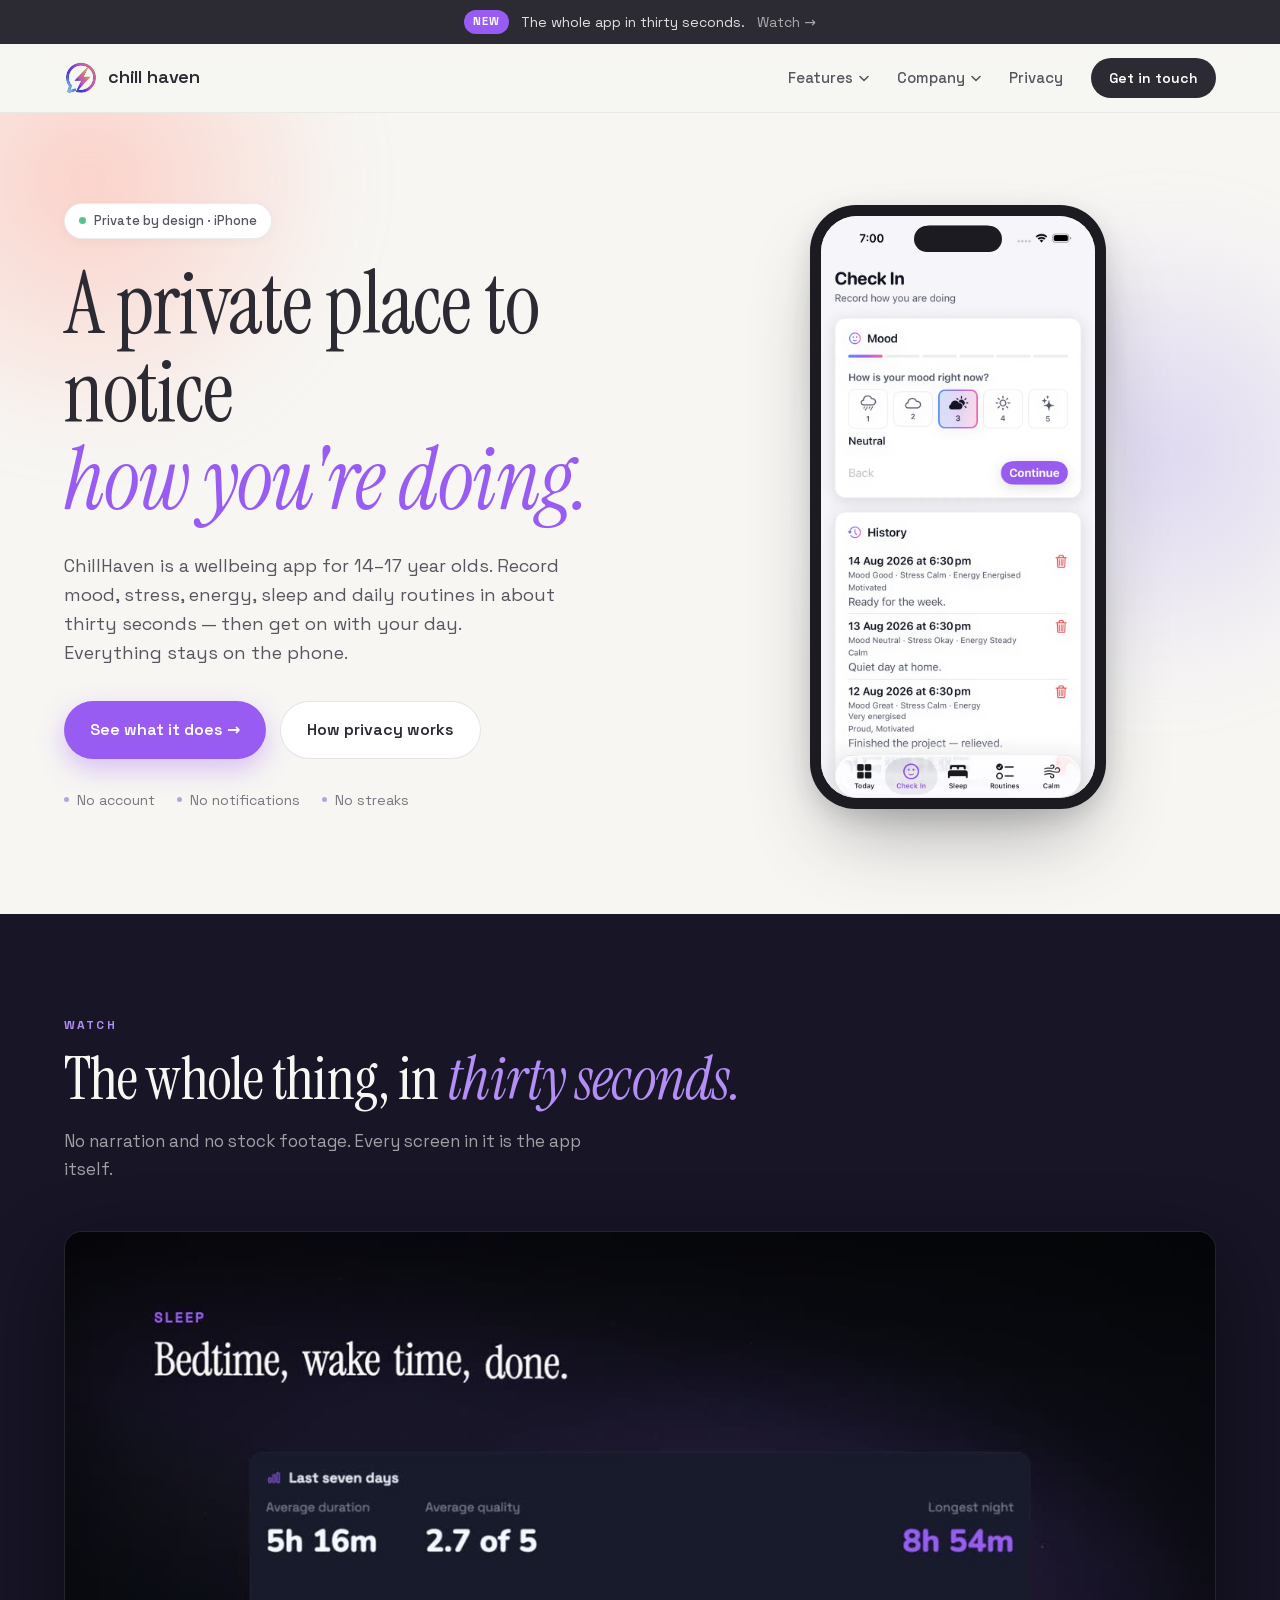
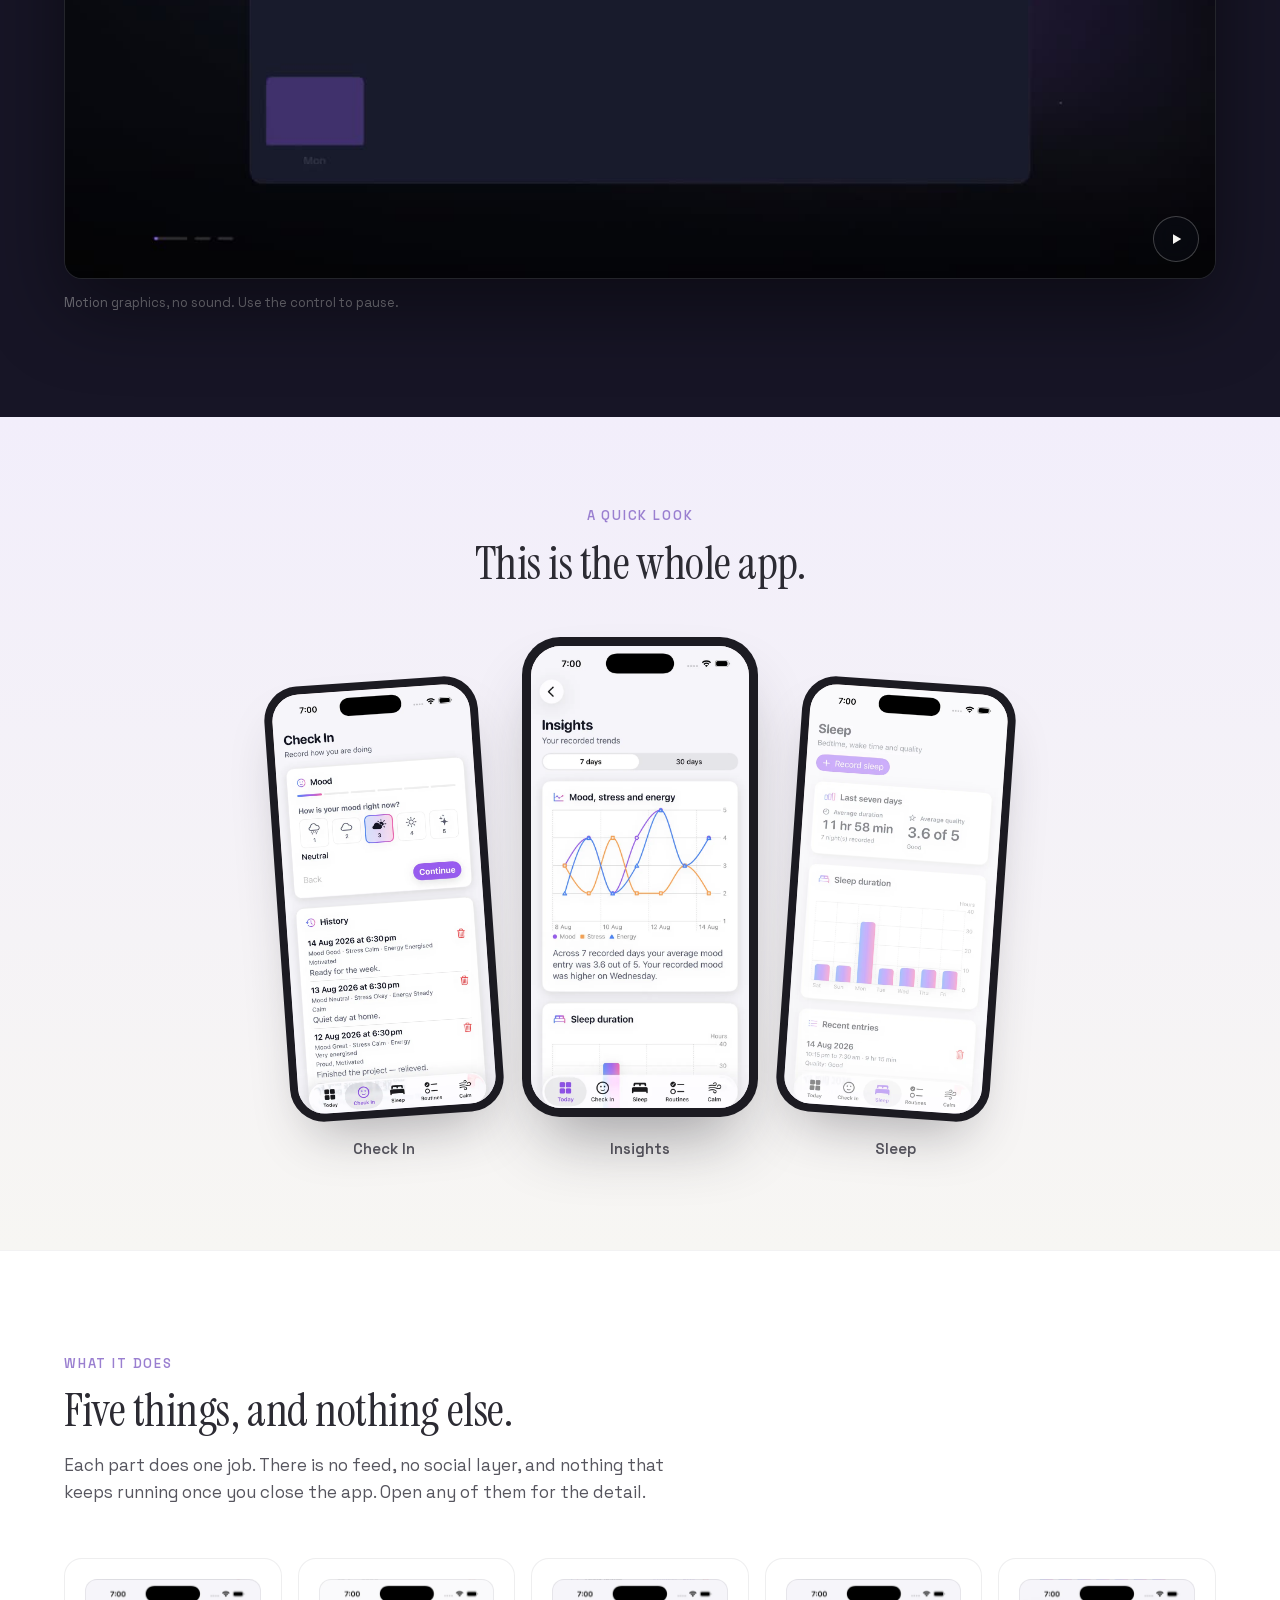
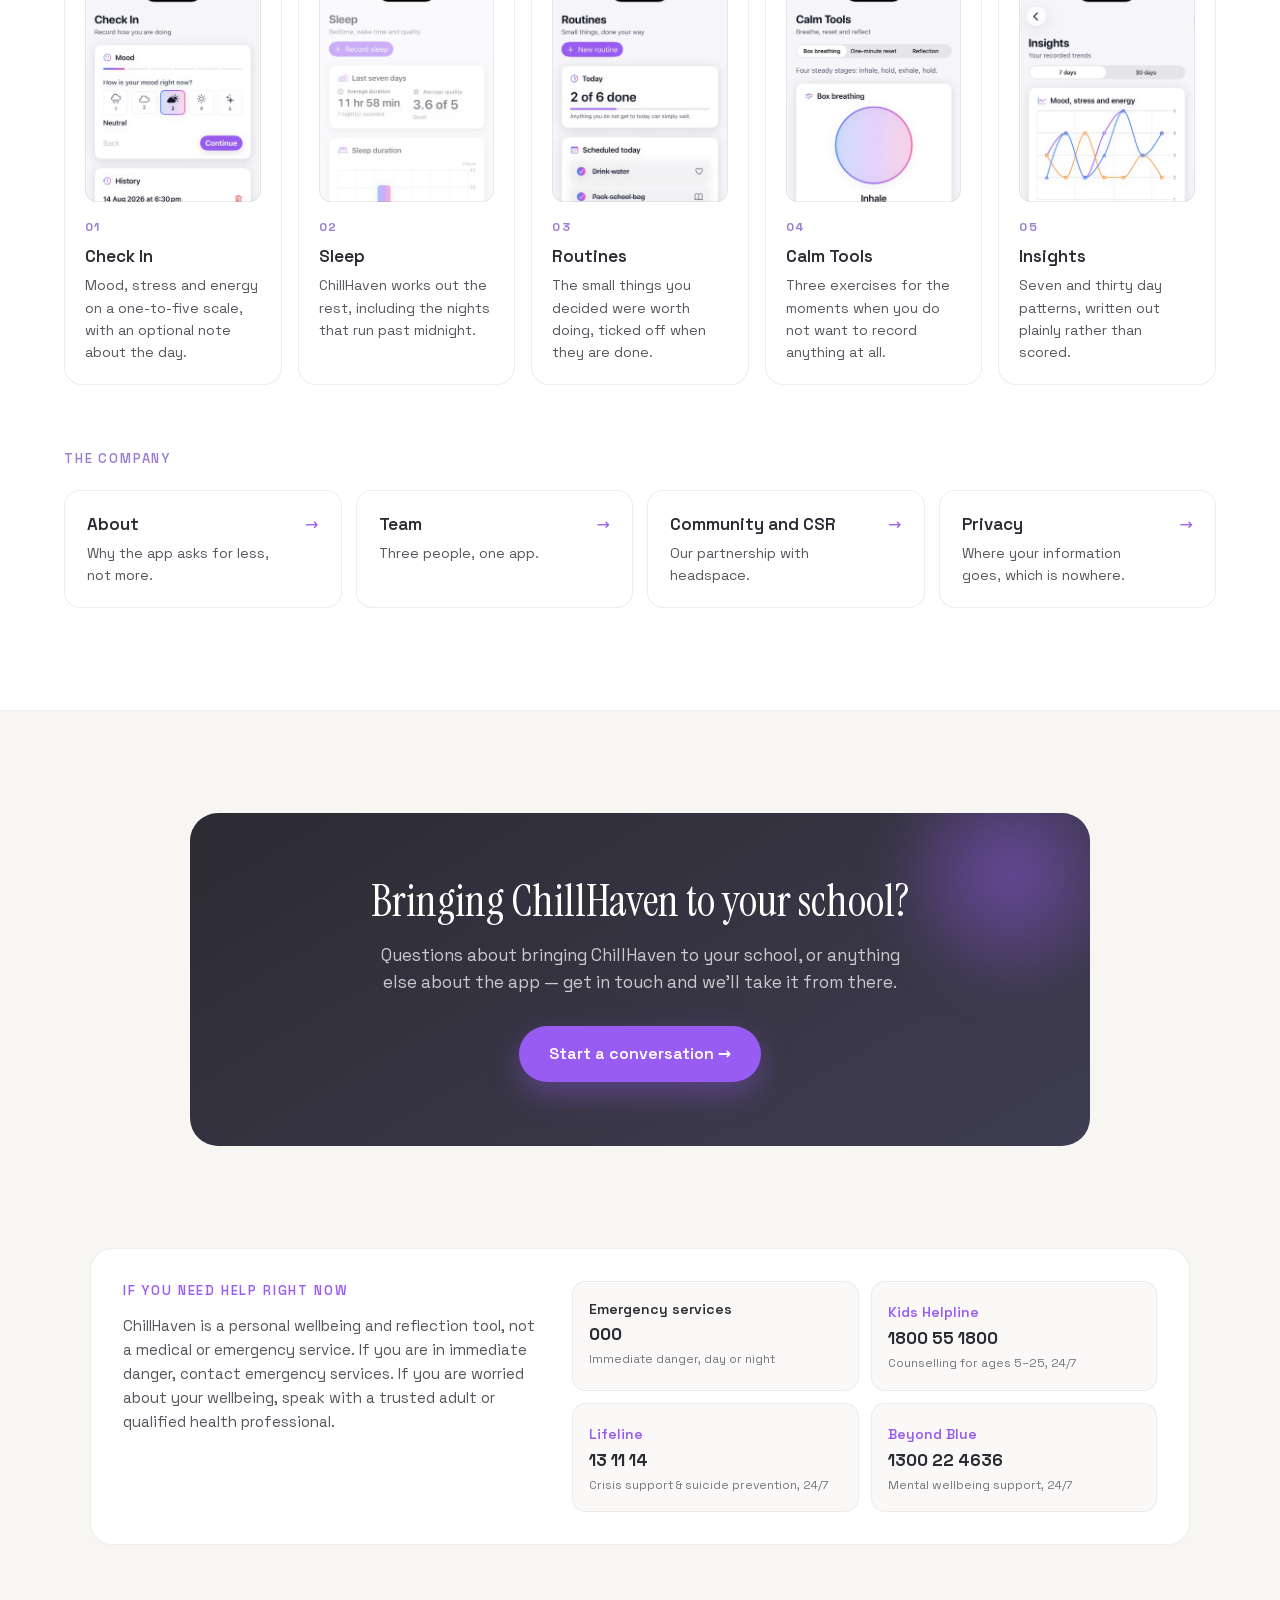
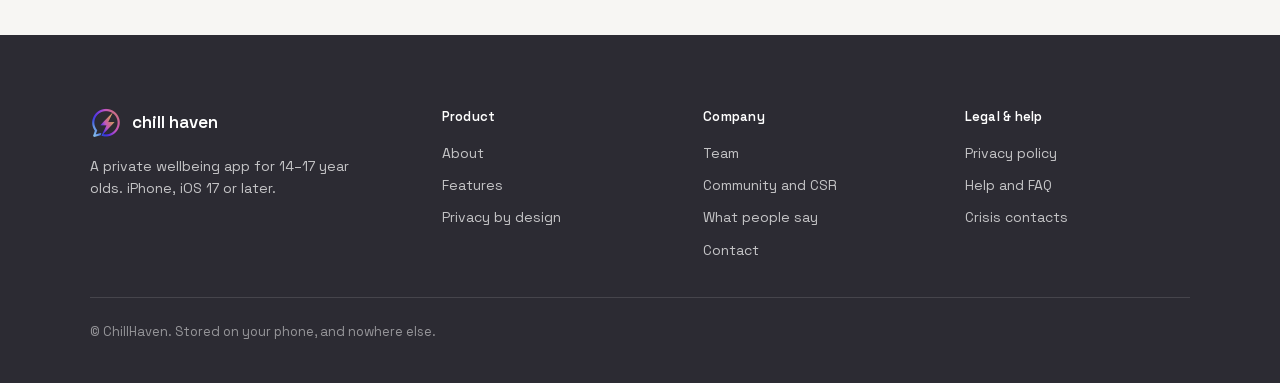
==== commit 998ccf7f: "Give every nav item its own page The header mixed same-page anchors with real pages, so half the nav" ====
--- a/index.html
+++ b/index.html
@@ -202,23 +202,96 @@
   @keyframes floaty{0%,100%{transform:translateY(0)}50%{transform:translateY(-14px)}}
   @keyframes drift{0%,100%{transform:translate(0,0) scale(1)}50%{transform:translate(24px,-20px) scale(1.08)}}
   @keyframes breathe{0%,100%{transform:scale(1);opacity:.5}50%{transform:scale(1.18);opacity:.9}}
-</style></head>
+</style>
+<style>
+  .ch-bar{background:#2c2b33;color:rgba(255,255,255,.86);font-size:14px}
+  .ch-bar a{display:flex;align-items:center;justify-content:center;gap:12px;
+    max-width:1200px;margin:0 auto;padding:10px 24px;color:inherit;flex-wrap:wrap}
+  .ch-bar a:hover{color:#fff}
+  .ch-bar .tag{background:#995cf2;color:#fff;font-size:11px;font-weight:700;
+    letter-spacing:.1em;text-transform:uppercase;padding:3px 9px;border-radius:999px}
+  .ch-bar .go{color:rgba(255,255,255,.6)}
+
+  .ch-nav-links{display:flex;align-items:center;gap:28px}
+  .ch-link{color:#57565f;font-size:15px;font-weight:500}
+  .ch-link:hover{color:#2c2b33}
+  .ch-link[aria-current="page"]{color:#995cf2}
+
+  .ch-menu{position:relative}
+  .ch-menu-t{appearance:none;border:0;background:none;padding:0;cursor:pointer;
+    display:inline-flex;align-items:center;gap:6px;
+    font:inherit;font-size:15px;font-weight:500;color:#57565f;letter-spacing:inherit}
+  .ch-menu-t:hover,.ch-menu:hover .ch-menu-t,.ch-menu:focus-within .ch-menu-t{color:#2c2b33}
+  .ch-menu-t svg{transition:transform .18s ease}
+  .ch-menu:hover .ch-menu-t svg,.ch-menu:focus-within .ch-menu-t svg{transform:rotate(180deg)}
+
+  .ch-menu-p{position:absolute;top:calc(100% + 14px);left:-20px;z-index:80;
+    width:min(92vw,560px);background:#fff;border:1px solid rgba(44,43,51,.08);
+    border-radius:18px;box-shadow:0 30px 60px -24px rgba(44,43,51,.34);
+    padding:20px;opacity:0;visibility:hidden;transform:translateY(-8px);
+    transition:opacity .18s ease,transform .18s ease,visibility .18s}
+  .ch-menu:hover .ch-menu-p,.ch-menu:focus-within .ch-menu-p{opacity:1;visibility:visible;transform:none}
+  .ch-menu-p::before{content:"";position:absolute;top:-14px;left:0;right:0;height:14px}
+  .ch-menu-h{margin:0 0 14px 8px;font-size:11px;font-weight:700;letter-spacing:.14em;
+    text-transform:uppercase;color:#9a7fd0}
+  .ch-menu-g{display:grid;grid-template-columns:1fr 1fr;gap:4px}
+  .ch-menu-g a{display:flex;gap:12px;padding:10px;border-radius:12px;color:#2c2b33}
+  .ch-menu-g a:hover{background:#f4f1fb;color:#2c2b33}
+  .ch-menu-g strong{display:block;font-size:15px;font-weight:600}
+  .ch-menu-g em{display:block;font-style:normal;font-size:13px;color:#57565f;margin-top:2px}
+  .ch-thumb{flex:none;width:34px;height:46px;border-radius:7px;overflow:hidden;
+    background:linear-gradient(170deg,#fff2ef,#efeafb);border:1px solid rgba(44,43,51,.1);
+    background-size:cover;background-position:center top}
+  .ch-dot{flex:none;width:34px;height:34px;border-radius:11px;display:grid;place-items:center;
+    background:#f4f1fb;color:#995cf2;font-size:13px;font-weight:700;align-self:flex-start}
+
+  @media (max-width:920px){
+    .ch-nav-links{gap:16px}
+    .ch-hide-sm{display:none}
+    .ch-menu-p{position:fixed;left:12px;right:12px;width:auto;top:auto;margin-top:14px}
+    .ch-menu-g{grid-template-columns:1fr}
+  }
+  @media (max-width:560px){
+    .ch-nav{padding:12px 16px !important;gap:12px !important}
+    .ch-brand-word{display:none}
+    .ch-nav-links{gap:14px}
+    .ch-menu-t{font-size:14px}
+    .ch-cta{padding:8px 14px !important;font-size:13px !important}
+    .ch-bar a{padding:9px 16px;gap:8px;font-size:13px}
+  }
+</style>
+</head>
 <body>
-<div id="dc-root"><div class="sc-host" data-sc-name="index"><div data-dc-tpl="6" style="overflow-x: hidden;"><header data-dc-tpl="7" style="position: sticky; top: 0px; z-index: 60; backdrop-filter: blur(14px); background: rgba(247, 246, 243, 0.78); border-bottom: 1px solid rgba(44, 43, 51, 0.07);">
-  <nav data-dc-tpl="8" style="max-width: 1200px; margin: 0px auto; padding: 14px 24px; display: flex; align-items: center; gap: 24px;">
-    <a data-dc-tpl="9" href="#top" style="display: flex; align-items: center; gap: 10px; color: rgb(44, 43, 51); font-weight: 600; letter-spacing: -0.01em;">
+<div id="dc-root"><div class="sc-host" data-sc-name="index"><div data-dc-tpl="6" style="overflow-x: hidden;"><div class="ch-bar">
+  <a href="index.html#film"><span class="tag">New</span><span>The whole app in thirty seconds.</span><span class="go">Watch &rarr;</span></a>
+</div>
+<header style="position: sticky; top: 0px; z-index: 60; backdrop-filter: blur(14px); background: rgba(247, 246, 243, 0.78); border-bottom: 1px solid rgba(44, 43, 51, 0.07);">
+  <nav class="ch-nav" style="max-width: 1200px; margin: 0px auto; padding: 14px 24px; display: flex; align-items: center; gap: 24px;">
+    <a href="index.html" style="display: flex; align-items: center; gap: 10px; color: rgb(44, 43, 51); font-weight: 600; letter-spacing: -0.01em;">
       <span style="display:grid;place-items:center;width:34px;height:34px;border-radius:11px;overflow:hidden;background:transparent;flex:none;"><img src="assets/mark.webp" alt="" width="34" height="34" style="width:100%;height:100%;object-fit:contain;display:block;"></span>
-      <span data-dc-tpl="11" style="font-size: 18px;">chill haven</span>
+      <span class="ch-brand-word" style="font-size: 18px;">chill haven</span>
     </a>
-    <div data-dc-tpl="12" style="flex: 1 1 0%;"></div>
-    <div data-dc-tpl="13" style="display: flex; align-items: center; gap: 28px;">
-      <a data-dc-tpl="14" href="#about" style="color: rgb(87, 86, 95); font-size: 15px; font-weight: 500;">About</a>
-      <a data-dc-tpl="15" href="#features" style="color: rgb(87, 86, 95); font-size: 15px; font-weight: 500;">Features</a><a href="community.html" style="color: rgb(87, 86, 95); font-size: 15px; font-weight: 500;">Community</a>
-      <a data-dc-tpl="16" href="privacy.html" style="color: rgb(87, 86, 95); font-size: 15px; font-weight: 500;">Privacy</a>
-      <a data-dc-tpl="17" href="#team" style="color: rgb(87, 86, 95); font-size: 15px; font-weight: 500;">Team</a>
-      <a data-dc-tpl="18" href="support.html#contact" style="display: inline-flex; align-items: center; padding: 9px 18px; border-radius: 999px; background: rgb(44, 43, 51); color: rgb(255, 255, 255); font-size: 14px; font-weight: 600;">Get in touch</a>
-    </div>
-  </nav></header><section data-dc-tpl="19" id="top" style="position: relative;">
+    <div style="flex: 1 1 0%;"></div>
+    <div class="ch-nav-links">
+      <div class="ch-menu">
+        <button class="ch-menu-t" type="button">Features<svg width="10" height="7" viewBox="0 0 10 7" fill="none" aria-hidden="true"><path d="M1 1.5 5 5.5 9 1.5" stroke="currentColor" stroke-width="1.6" stroke-linecap="round" stroke-linejoin="round"/></svg></button>
+        <div class="ch-menu-p">
+          <p class="ch-menu-h">Features</p>
+          <div class="ch-menu-g"><a href="check-in.html"><span class="ch-thumb" style="background-image:url(&quot;assets/checkIn.webp&quot;)"></span><span><strong>Check In</strong><em>Thirty seconds, then you're done</em></span></a><a href="sleep.html"><span class="ch-thumb" style="background-image:url(&quot;assets/sleep.webp&quot;)"></span><span><strong>Sleep</strong><em>Bedtime, wake time, how it went</em></span></a><a href="routines.html"><span class="ch-thumb" style="background-image:url(&quot;assets/routines.webp&quot;)"></span><span><strong>Routines</strong><em>No streak to break</em></span></a><a href="calm-tools.html"><span class="ch-thumb" style="background-image:url(&quot;assets/calmTools.webp&quot;)"></span><span><strong>Calm Tools</strong><em>For when you need to slow down</em></span></a><a href="insights.html"><span class="ch-thumb" style="background-image:url(&quot;assets/insights.webp&quot;)"></span><span><strong>Insights</strong><em>Trends, in ordinary sentences</em></span></a></div>
+        </div>
+      </div>
+      <div class="ch-menu">
+        <button class="ch-menu-t" type="button">Company<svg width="10" height="7" viewBox="0 0 10 7" fill="none" aria-hidden="true"><path d="M1 1.5 5 5.5 9 1.5" stroke="currentColor" stroke-width="1.6" stroke-linecap="round" stroke-linejoin="round"/></svg></button>
+        <div class="ch-menu-p">
+          <p class="ch-menu-h">Company</p>
+          <div class="ch-menu-g"><a href="about.html"><span class="ch-dot">A</span><span><strong>About</strong><em>Why the app asks for less</em></span></a><a href="team.html"><span class="ch-dot">T</span><span><strong>Team</strong><em>Three people, one app</em></span></a><a href="community.html"><span class="ch-dot">C</span><span><strong>Community and CSR</strong><em>Our partnership with headspace</em></span></a><a href="support.html"><span class="ch-dot">H</span><span><strong>Help and FAQ</strong><em>Common questions, answered</em></span></a></div>
+        </div>
+      </div>
+      <a class="ch-link ch-hide-sm" href="privacy.html">Privacy</a>
+      <a class="ch-cta" href="support.html#contact" style="display: inline-flex; align-items: center; padding: 9px 18px; border-radius: 999px; background: rgb(44, 43, 51); color: rgb(255, 255, 255); font-size: 14px; font-weight: 600;">Get in touch</a>
+    </div>
+  </nav>
+</header><section data-dc-tpl="19" id="top" style="position: relative;">
   <div data-dc-tpl="20" data-parallax="0.25" style="position: absolute; inset: 0px; overflow: hidden; pointer-events: none; z-index: 0;">
     <div data-dc-tpl="21" style="position: absolute; top: -140px; left: -120px; width: 520px; height: 520px; border-radius: 50%; background: radial-gradient(circle at 40% 40%, rgb(255, 178, 166), transparent 62%); filter: blur(30px); opacity: 0.55; animation: 16s ease-in-out 0s infinite normal none running drift;"></div>
     <div data-dc-tpl="22" style="position: absolute; top: 60px; right: -160px; width: 560px; height: 560px; border-radius: 50%; background: radial-gradient(circle, rgb(195, 182, 239), transparent 62%); filter: blur(34px); opacity: 0.5; animation: 20s ease-in-out 0s infinite reverse none running drift;"></div>
@@ -236,7 +309,7 @@
         ChillHaven is a wellbeing app for 14–17 year olds. Record mood, stress, energy, sleep and daily routines in about thirty seconds — then get on with your day. Everything stays on the phone.
       </p>
       <div data-dc-tpl="30" data-reveal="" data-reveal-delay="240" style="margin: 34px 0px 0px; display: flex; flex-wrap: wrap; gap: 14px; opacity: 1; transform: none; transition: opacity 0.8s cubic-bezier(0.2, 0.7, 0.2, 1) 240ms, transform 0.8s cubic-bezier(0.2, 0.7, 0.2, 1) 240ms;">
-        <a data-dc-tpl="31" href="#features" style="display: inline-flex; align-items: center; gap: 9px; padding: 15px 26px; border-radius: 999px; background: rgb(153, 92, 242); color: rgb(255, 255, 255); font-size: 16px; font-weight: 600; box-shadow: rgba(153, 92, 242, 0.34) 0px 10px 26px;">See what it does →</a>
+        <a data-dc-tpl="31" href="check-in.html" style="display: inline-flex; align-items: center; gap: 9px; padding: 15px 26px; border-radius: 999px; background: rgb(153, 92, 242); color: rgb(255, 255, 255); font-size: 16px; font-weight: 600; box-shadow: rgba(153, 92, 242, 0.34) 0px 10px 26px;">See what it does →</a>
         <a data-dc-tpl="32" href="privacy.html" style="display: inline-flex; align-items: center; padding: 15px 26px; border-radius: 999px; background: rgb(255, 255, 255); border: 1px solid rgba(44, 43, 51, 0.12); color: rgb(44, 43, 51); font-size: 16px; font-weight: 600;">How privacy works</a>
       </div>
       <div data-dc-tpl="33" data-reveal="" data-reveal-delay="320" style="margin: 30px 0px 0px; display: flex; flex-wrap: wrap; gap: 10px 22px; font-size: 14px; color: rgb(120, 118, 127); opacity: 1; transform: none; transition: opacity 0.8s cubic-bezier(0.2, 0.7, 0.2, 1) 320ms, transform 0.8s cubic-bezier(0.2, 0.7, 0.2, 1) 320ms;">
@@ -302,160 +375,57 @@
         <p data-dc-tpl="67" style="margin: 20px 0px 0px; font-size: 15px; font-weight: 600; color: rgb(87, 86, 95);">Sleep</p>
       </div>
     </div>
-  </div></section><section data-dc-tpl="68" id="about" style="padding: clamp(72px, 9vw, 130px) 0px;">
-  <div data-dc-tpl="69" style="max-width: 1000px; margin: 0px auto; padding: 0px 24px;">
-    <p data-dc-tpl="70" data-reveal="" style="margin: 0px; font-size: 13px; font-weight: 600; letter-spacing: 0.14em; text-transform: uppercase; color: rgb(153, 92, 242); opacity: 0; transform: translateY(28px); transition: opacity 0.8s cubic-bezier(0.2, 0.7, 0.2, 1), transform 0.8s cubic-bezier(0.2, 0.7, 0.2, 1);">About</p>
-    <h2 data-dc-tpl="71" data-reveal="" data-reveal-delay="60" style="margin: 16px 0px 0px; max-width: 760px; font-family: &quot;Instrument Serif&quot;, serif; font-weight: 400; font-size: clamp(30px, 4.4vw, 52px); line-height: 1.06; letter-spacing: -0.01em; opacity: 0; transform: translateY(28px); transition: opacity 0.8s cubic-bezier(0.2, 0.7, 0.2, 1) 60ms, transform 0.8s cubic-bezier(0.2, 0.7, 0.2, 1) 60ms;">A wellbeing app should ask for <span data-dc-tpl="72" style="font-style: italic; color: rgb(154, 127, 208);">less</span>, not more.</h2>
-    <div data-dc-tpl="73" style="margin: 40px 0px 0px; display: grid; grid-template-columns: 1fr 1fr; gap: clamp(24px, 4vw, 56px);">
-      <div data-dc-tpl="74" data-reveal="" data-reveal-delay="80" style="font-size: 17px; color: rgb(87, 86, 95); line-height: 1.68; opacity: 0; transform: translateY(28px); transition: opacity 0.8s cubic-bezier(0.2, 0.7, 0.2, 1) 80ms, transform 0.8s cubic-bezier(0.2, 0.7, 0.2, 1) 80ms;">
-        <p data-dc-tpl="75" style="margin: 0px 0px 18px;">Most wellbeing apps open with a sign-up form. Then come the daily reminders, the streak counter, and a dashboard that quietly turns how you feel into a number going up or down.</p>
-        <p data-dc-tpl="76" style="margin: 0px;">ChillHaven started from the opposite question: what is the smallest thing that would still actually help? The answer turned out to be a thirty-second check-in, a handful of calm tools for the moments in between, and an honest description of what you recorded — nothing more.</p>
-      </div>
-      <div data-dc-tpl="77" data-reveal="" data-reveal-delay="160" style="font-size: 17px; color: rgb(87, 86, 95); line-height: 1.68; opacity: 0; transform: translateY(28px); transition: opacity 0.8s cubic-bezier(0.2, 0.7, 0.2, 1) 160ms, transform 0.8s cubic-bezier(0.2, 0.7, 0.2, 1) 160ms;">
-        <p data-dc-tpl="78" style="margin: 0px 0px 18px;">That shaped every decision after it. There is no account, because there is nothing to sync. There are no streaks, because missing a Tuesday is not a failure. There are no notifications, because an app that nags you about your wellbeing is working against its own purpose.</p>
-        <p data-dc-tpl="79" style="margin: 0px;">It is built for 14–17 year olds, and for the adults who have to be comfortable saying yes to it. Both groups ask the same first question — where does this information go? — and the answer is the shortest one we could engineer: nowhere. It stays on the phone.</p>
-      </div>
-    </div>
-    <div data-dc-tpl="80" data-reveal="" data-reveal-delay="200" style="margin: 40px 0px 0px; display: inline-flex; align-items: center; gap: 14px; padding: 14px 20px; border-radius: 16px; background: rgb(255, 255, 255); border: 1px solid rgba(44, 43, 51, 0.08); opacity: 0; transform: translateY(28px); transition: opacity 0.8s cubic-bezier(0.2, 0.7, 0.2, 1) 200ms, transform 0.8s cubic-bezier(0.2, 0.7, 0.2, 1) 200ms;">
-      <span data-dc-tpl="81" style="display: grid; place-items: center; width: 44px; height: 44px; border-radius: 12px; background: linear-gradient(150deg, rgb(153, 92, 242), rgb(179, 166, 224)); color: rgb(255, 255, 255); font-weight: 600; font-size: 15px;">HH</span>
-      <span data-dc-tpl="82" style="font-size: 15px; color: rgb(44, 43, 51);"><strong data-dc-tpl="83" style="font-weight: 600;">Huy Ho</strong><br data-dc-tpl="84"><span data-dc-tpl="85" style="color: rgb(120, 118, 127);">Co-founder, ChillHaven</span></span>
-    </div>
-  </div></section><section data-dc-tpl="86" id="features" style="padding: clamp(64px, 8vw, 110px) 0px; background: rgb(255, 255, 255); border-top: 1px solid rgba(44, 43, 51, 0.06); border-bottom: 1px solid rgba(44, 43, 51, 0.06);">
-  <div data-dc-tpl="87" style="max-width: 1200px; margin: 0px auto; padding: 0px 24px;">
-    <div data-dc-tpl="88" data-reveal="" style="max-width: 620px; opacity: 0; transform: translateY(28px); transition: opacity 0.8s cubic-bezier(0.2, 0.7, 0.2, 1), transform 0.8s cubic-bezier(0.2, 0.7, 0.2, 1);">
-      <p data-dc-tpl="89" style="margin: 0px; font-size: 13px; font-weight: 600; letter-spacing: 0.14em; text-transform: uppercase; color: rgb(153, 92, 242);">What it does</p>
-      <h2 data-dc-tpl="90" style="margin: 14px 0px 0px; font-family: &quot;Instrument Serif&quot;, serif; font-weight: 400; font-size: clamp(30px, 4.4vw, 52px); line-height: 1.06; letter-spacing: -0.01em;">Five things, and nothing else.</h2>
-      <p data-dc-tpl="91" style="margin: 16px 0px 0px; font-size: 17px; color: rgb(87, 86, 95);">Each part does one job. There is no feed, no social layer, and nothing that keeps running once you close the app.</p>
-    </div>
-    <div data-dc-tpl="92" style="margin: 48px 0px 0px; display: grid; grid-template-columns: repeat(auto-fit, minmax(300px, 1fr)); gap: 20px;">
-
-      <div data-dc-tpl="93" data-reveal="" style="padding: 28px; border-radius: 20px; background: rgb(250, 249, 247); border: 1px solid rgba(44, 43, 51, 0.07); opacity: 0; transform: translateY(28px); transition: opacity 0.8s cubic-bezier(0.2, 0.7, 0.2, 1), transform 0.8s cubic-bezier(0.2, 0.7, 0.2, 1);">
-        <div data-dc-tpl="94" style="display: flex; align-items: center; justify-content: space-between;">
-          <span data-dc-tpl="95" style="display: grid; place-items: center; width: 46px; height: 46px; border-radius: 13px; background: rgb(255, 231, 226); color: rgb(153, 92, 242);"><svg data-dc-tpl="96" width="22" height="22" viewBox="0 0 24 24" fill="none" stroke="currentColor" stroke-width="1.8" stroke-linecap="round" stroke-linejoin="round"><path data-dc-tpl="97" d="M9 11l3 3L22 4"></path><path data-dc-tpl="98" d="M21 12v7a2 2 0 0 1-2 2H5a2 2 0 0 1-2-2V5a2 2 0 0 1 2-2h11"></path></svg></span>
-          <span data-dc-tpl="99" style="font-family: &quot;Instrument Serif&quot;, serif; font-size: 34px; color: rgb(230, 226, 240);">01</span>
-        </div>
-        <h3 data-dc-tpl="100" style="margin: 20px 0px 0px; font-size: 19px; font-weight: 600; letter-spacing: -0.01em;">Check In — thirty seconds, then you're done.</h3>
-        <p data-dc-tpl="101" style="margin: 10px 0px 16px; font-size: 15px; color: rgb(120, 118, 127); line-height: 1.6;">Mood, stress and energy on a one-to-five scale, with an optional note about the day.</p>
-        <ul data-dc-tpl="102" style="margin: 0px; padding: 0px; list-style: none; display: flex; flex-direction: column; gap: 8px; font-size: 14px; color: rgb(87, 86, 95);">
-          <li data-dc-tpl="103" style="display: flex; gap: 9px;"><span data-dc-tpl="104" style="color: rgb(153, 92, 242);">·</span>Every scale pairs a number with a written label and its own symbol</li>
-          <li data-dc-tpl="105" style="display: flex; gap: 9px;"><span data-dc-tpl="106" style="color: rgb(153, 92, 242);">·</span>Optional free-text note and feeling tags</li>
-          <li data-dc-tpl="107" style="display: flex; gap: 9px;"><span data-dc-tpl="108" style="color: rgb(153, 92, 242);">·</span>Full history, with any entry deletable</li>
-        </ul>
-      </div>
-
-      <div data-dc-tpl="109" data-reveal="" data-reveal-delay="80" style="padding: 28px; border-radius: 20px; background: rgb(250, 249, 247); border: 1px solid rgba(44, 43, 51, 0.07); opacity: 0; transform: translateY(28px); transition: opacity 0.8s cubic-bezier(0.2, 0.7, 0.2, 1) 80ms, transform 0.8s cubic-bezier(0.2, 0.7, 0.2, 1) 80ms;">
-        <div data-dc-tpl="110" style="display: flex; align-items: center; justify-content: space-between;">
-          <span data-dc-tpl="111" style="display: grid; place-items: center; width: 46px; height: 46px; border-radius: 13px; background: rgb(236, 231, 250); color: rgb(154, 127, 208);"><svg data-dc-tpl="112" width="22" height="22" viewBox="0 0 24 24" fill="none" stroke="currentColor" stroke-width="1.8" stroke-linecap="round" stroke-linejoin="round"><path data-dc-tpl="113" d="M21 12.8A9 9 0 1 1 11.2 3a7 7 0 0 0 9.8 9.8z"></path></svg></span>
-          <span data-dc-tpl="114" style="font-family: &quot;Instrument Serif&quot;, serif; font-size: 34px; color: rgb(230, 226, 240);">02</span>
-        </div>
-        <h3 data-dc-tpl="115" style="margin: 20px 0px 0px; font-size: 19px; font-weight: 600; letter-spacing: -0.01em;">Sleep — bedtime, wake time, how it went.</h3>
-        <p data-dc-tpl="116" style="margin: 10px 0px 16px; font-size: 15px; color: rgb(120, 118, 127); line-height: 1.6;">ChillHaven works out the rest, including the nights that run past midnight.</p>
-        <ul data-dc-tpl="117" style="margin: 0px; padding: 0px; list-style: none; display: flex; flex-direction: column; gap: 8px; font-size: 14px; color: rgb(87, 86, 95);">
-          <li data-dc-tpl="118" style="display: flex; gap: 9px;"><span data-dc-tpl="119" style="color: rgb(154, 127, 208);">·</span>Duration calculated for you, wrapping correctly across midnight</li>
-          <li data-dc-tpl="120" style="display: flex; gap: 9px;"><span data-dc-tpl="121" style="color: rgb(154, 127, 208);">·</span>Quality recorded on the same one-to-five scale</li>
-          <li data-dc-tpl="122" style="display: flex; gap: 9px;"><span data-dc-tpl="123" style="color: rgb(154, 127, 208);">·</span>Seven-night chart with running averages</li>
-        </ul>
-      </div>
-
-      <div data-dc-tpl="124" data-reveal="" data-reveal-delay="160" style="padding: 28px; border-radius: 20px; background: rgb(250, 249, 247); border: 1px solid rgba(44, 43, 51, 0.07); opacity: 0; transform: translateY(28px); transition: opacity 0.8s cubic-bezier(0.2, 0.7, 0.2, 1) 160ms, transform 0.8s cubic-bezier(0.2, 0.7, 0.2, 1) 160ms;">
-        <div data-dc-tpl="125" style="display: flex; align-items: center; justify-content: space-between;">
-          <span data-dc-tpl="126" style="display: grid; place-items: center; width: 46px; height: 46px; border-radius: 13px; background: rgb(255, 231, 226); color: rgb(153, 92, 242);"><svg data-dc-tpl="127" width="22" height="22" viewBox="0 0 24 24" fill="none" stroke="currentColor" stroke-width="1.8" stroke-linecap="round" stroke-linejoin="round"><path data-dc-tpl="128" d="M9 11l3 3 8-8"></path><path data-dc-tpl="129" d="M4 7h5"></path><path data-dc-tpl="130" d="M4 12h3"></path><path data-dc-tpl="131" d="M4 17h9"></path></svg></span>
-          <span data-dc-tpl="132" style="font-family: &quot;Instrument Serif&quot;, serif; font-size: 34px; color: rgb(230, 226, 240);">03</span>
-        </div>
-        <h3 data-dc-tpl="133" style="margin: 20px 0px 0px; font-size: 19px; font-weight: 600; letter-spacing: -0.01em;">Routines — no streak to break.</h3>
-        <p data-dc-tpl="134" style="margin: 10px 0px 16px; font-size: 15px; color: rgb(120, 118, 127); line-height: 1.6;">The small things you decided were worth doing, ticked off when they are done.</p>
-        <ul data-dc-tpl="135" style="margin: 0px; padding: 0px; list-style: none; display: flex; flex-direction: column; gap: 8px; font-size: 14px; color: rgb(87, 86, 95);">
-          <li data-dc-tpl="136" style="display: flex; gap: 9px;"><span data-dc-tpl="137" style="color: rgb(153, 92, 242);">·</span>Choose which weekdays each routine applies to</li>
-          <li data-dc-tpl="138" style="display: flex; gap: 9px;"><span data-dc-tpl="139" style="color: rgb(153, 92, 242);">·</span>Optional preferred time, with no notification attached</li>
-          <li data-dc-tpl="140" style="display: flex; gap: 9px;"><span data-dc-tpl="141" style="color: rgb(153, 92, 242);">·</span>Progress shown as a count, never as a streak</li>
-        </ul>
-      </div>
-
-      <div data-dc-tpl="142" data-reveal="" data-reveal-delay="80" style="padding: 28px; border-radius: 20px; background: rgb(250, 249, 247); border: 1px solid rgba(44, 43, 51, 0.07); opacity: 0; transform: translateY(28px); transition: opacity 0.8s cubic-bezier(0.2, 0.7, 0.2, 1) 80ms, transform 0.8s cubic-bezier(0.2, 0.7, 0.2, 1) 80ms;">
-        <div data-dc-tpl="143" style="display: flex; align-items: center; justify-content: space-between;">
-          <span data-dc-tpl="144" style="display: grid; place-items: center; width: 46px; height: 46px; border-radius: 13px; background: rgb(236, 231, 250); color: rgb(154, 127, 208);"><svg data-dc-tpl="145" width="22" height="22" viewBox="0 0 24 24" fill="none" stroke="currentColor" stroke-width="1.8" stroke-linecap="round" stroke-linejoin="round"><circle data-dc-tpl="146" cx="12" cy="12" r="3.4"></circle><circle data-dc-tpl="147" cx="12" cy="12" r="8.4" opacity=".5"></circle></svg></span>
-          <span data-dc-tpl="148" style="font-family: &quot;Instrument Serif&quot;, serif; font-size: 34px; color: rgb(230, 226, 240);">04</span>
-        </div>
-        <h3 data-dc-tpl="149" style="margin: 20px 0px 0px; font-size: 19px; font-weight: 600; letter-spacing: -0.01em;">Calm Tools — for when you need to slow down.</h3>
-        <p data-dc-tpl="150" style="margin: 10px 0px 16px; font-size: 15px; color: rgb(120, 118, 127); line-height: 1.6;">Three exercises for the moments when you do not want to record anything at all.</p>
-        <ul data-dc-tpl="151" style="margin: 0px; padding: 0px; list-style: none; display: flex; flex-direction: column; gap: 8px; font-size: 14px; color: rgb(87, 86, 95);">
-          <li data-dc-tpl="152" style="display: flex; gap: 9px;"><span data-dc-tpl="153" style="color: rgb(154, 127, 208);">·</span>Box breathing — four steady stages with a visible cycle count</li>
-          <li data-dc-tpl="154" style="display: flex; gap: 9px;"><span data-dc-tpl="155" style="color: rgb(154, 127, 208);">·</span>One-minute reset — a short guided pause ending in one next step</li>
-          <li data-dc-tpl="156" style="display: flex; gap: 9px;"><span data-dc-tpl="157" style="color: rgb(154, 127, 208);">·</span>Reflection — optional written prompts, saved only if you want them</li>
-        </ul>
-      </div>
-
-      <div data-dc-tpl="158" data-reveal="" data-reveal-delay="160" style="padding: 28px; border-radius: 20px; background: rgb(250, 249, 247); border: 1px solid rgba(44, 43, 51, 0.07); opacity: 0; transform: translateY(28px); transition: opacity 0.8s cubic-bezier(0.2, 0.7, 0.2, 1) 160ms, transform 0.8s cubic-bezier(0.2, 0.7, 0.2, 1) 160ms;">
-        <div data-dc-tpl="159" style="display: flex; align-items: center; justify-content: space-between;">
-          <span data-dc-tpl="160" style="display: grid; place-items: center; width: 46px; height: 46px; border-radius: 13px; background: rgb(255, 231, 226); color: rgb(153, 92, 242);"><svg data-dc-tpl="161" width="22" height="22" viewBox="0 0 24 24" fill="none" stroke="currentColor" stroke-width="1.8" stroke-linecap="round" stroke-linejoin="round"><path data-dc-tpl="162" d="M3 3v18h18"></path><path data-dc-tpl="163" d="M7 14l3-3 3 2 4-5"></path></svg></span>
-          <span data-dc-tpl="164" style="font-family: &quot;Instrument Serif&quot;, serif; font-size: 34px; color: rgb(230, 226, 240);">05</span>
-        </div>
-        <h3 data-dc-tpl="165" style="margin: 20px 0px 0px; font-size: 19px; font-weight: 600; letter-spacing: -0.01em;">Insights — trends, in ordinary sentences.</h3>
-        <p data-dc-tpl="166" style="margin: 10px 0px 16px; font-size: 15px; color: rgb(120, 118, 127); line-height: 1.6;">Seven and thirty day patterns, written out plainly rather than scored.</p>
-        <ul data-dc-tpl="167" style="margin: 0px; padding: 0px; list-style: none; display: flex; flex-direction: column; gap: 8px; font-size: 14px; color: rgb(87, 86, 95);">
-          <li data-dc-tpl="168" style="display: flex; gap: 9px;"><span data-dc-tpl="169" style="color: rgb(153, 92, 242);">·</span>Mood, stress and energy charted together over your chosen range</li>
-          <li data-dc-tpl="170" style="display: flex; gap: 9px;"><span data-dc-tpl="171" style="color: rgb(153, 92, 242);">·</span>Plain-language summaries, such as which day read highest</li>
-          <li data-dc-tpl="172" style="display: flex; gap: 9px;"><span data-dc-tpl="173" style="color: rgb(153, 92, 242);">·</span>No score, no ranking, nothing resembling a diagnosis</li>
-        </ul>
-      </div>
-
-      <div data-dc-tpl="174" data-reveal="" data-reveal-delay="240" style="padding: 28px; border-radius: 20px; background: linear-gradient(155deg, rgb(44, 43, 51), rgb(65, 63, 82)); color: rgb(255, 255, 255); display: flex; flex-direction: column; justify-content: center; opacity: 0; transform: translateY(28px); transition: opacity 0.8s cubic-bezier(0.2, 0.7, 0.2, 1) 240ms, transform 0.8s cubic-bezier(0.2, 0.7, 0.2, 1) 240ms;">
-        <h3 data-dc-tpl="175" style="margin: 0px; font-family: &quot;Instrument Serif&quot;, serif; font-weight: 400; font-size: 26px; line-height: 1.15;">Nothing runs in the background.</h3>
-        <p data-dc-tpl="176" style="margin: 12px 0px 0px; font-size: 15px; color: rgba(255, 255, 255, 0.72); line-height: 1.6;">Close the app and it stops. No feed refreshing, no data leaving, no reason to come back except your own.</p>
-      </div>
-
-    </div>
-  </div></section><section data-dc-tpl="177" id="privacy" style="padding: clamp(72px, 9vw, 130px) 0px; background: linear-gradient(rgb(247, 246, 243), rgb(242, 238, 251));">
-  <div data-dc-tpl="178" style="max-width: 1100px; margin: 0px auto; padding: 0px 24px;">
-    <div data-dc-tpl="179" data-reveal="" style="max-width: 640px; opacity: 0; transform: translateY(28px); transition: opacity 0.8s cubic-bezier(0.2, 0.7, 0.2, 1), transform 0.8s cubic-bezier(0.2, 0.7, 0.2, 1);">
-      <p data-dc-tpl="180" style="margin: 0px; font-size: 13px; font-weight: 600; letter-spacing: 0.14em; text-transform: uppercase; color: rgb(154, 127, 208);">Privacy by design</p>
-      <h2 data-dc-tpl="181" style="margin: 14px 0px 0px; font-family: &quot;Instrument Serif&quot;, serif; font-weight: 400; font-size: clamp(30px, 4.4vw, 52px); line-height: 1.06; letter-spacing: -0.01em;">It never leaves your phone.</h2>
-      <p data-dc-tpl="182" style="margin: 16px 0px 0px; font-size: 17px; color: rgb(87, 86, 95);">Not because the app promises not to send anything, but because there is no back end to send it to.</p>
-    </div>
-    <div data-dc-tpl="183" style="margin: 44px 0px 0px; display: grid; grid-template-columns: repeat(auto-fit, minmax(230px, 1fr)); gap: 16px;">
-      <div data-dc-tpl="184" data-reveal="" style="padding: 26px; border-radius: 18px; background: rgb(255, 255, 255); border: 1px solid rgba(44, 43, 51, 0.07); opacity: 0; transform: translateY(28px); transition: opacity 0.8s cubic-bezier(0.2, 0.7, 0.2, 1), transform 0.8s cubic-bezier(0.2, 0.7, 0.2, 1);">
-        <svg data-dc-tpl="185" width="26" height="26" viewBox="0 0 24 24" fill="none" stroke="#9a7fd0" stroke-width="1.7" stroke-linecap="round" stroke-linejoin="round"><rect data-dc-tpl="186" x="6" y="2" width="12" height="20" rx="3"></rect><path data-dc-tpl="187" d="M11 18h2"></path></svg>
-        <h3 data-dc-tpl="188" style="margin: 16px 0px 6px; font-size: 16px; font-weight: 600;">Stored on device</h3>
-        <p data-dc-tpl="189" style="margin: 0px; font-size: 14px; color: rgb(120, 118, 127); line-height: 1.55;">Entries live in the app's own storage on your iPhone.</p>
-      </div>
-      <div data-dc-tpl="190" data-reveal="" data-reveal-delay="70" style="padding: 26px; border-radius: 18px; background: rgb(255, 255, 255); border: 1px solid rgba(44, 43, 51, 0.07); opacity: 0; transform: translateY(28px); transition: opacity 0.8s cubic-bezier(0.2, 0.7, 0.2, 1) 70ms, transform 0.8s cubic-bezier(0.2, 0.7, 0.2, 1) 70ms;">
-        <svg data-dc-tpl="191" width="26" height="26" viewBox="0 0 24 24" fill="none" stroke="#995cf2" stroke-width="1.7" stroke-linecap="round" stroke-linejoin="round"><circle data-dc-tpl="192" cx="12" cy="8" r="4"></circle><path data-dc-tpl="193" d="M4 21a8 8 0 0 1 13-6.2"></path><path data-dc-tpl="194" d="M17 17l4 4M21 17l-4 4"></path></svg>
-        <h3 data-dc-tpl="195" style="margin: 16px 0px 6px; font-size: 16px; font-weight: 600;">No account</h3>
-        <p data-dc-tpl="196" style="margin: 0px; font-size: 14px; color: rgb(120, 118, 127); line-height: 1.55;">No email, no password, no profile to create.</p>
-      </div>
-      <div data-dc-tpl="197" data-reveal="" data-reveal-delay="140" style="padding: 26px; border-radius: 18px; background: rgb(255, 255, 255); border: 1px solid rgba(44, 43, 51, 0.07); opacity: 0; transform: translateY(28px); transition: opacity 0.8s cubic-bezier(0.2, 0.7, 0.2, 1) 140ms, transform 0.8s cubic-bezier(0.2, 0.7, 0.2, 1) 140ms;">
-        <svg data-dc-tpl="198" width="26" height="26" viewBox="0 0 24 24" fill="none" stroke="#9a7fd0" stroke-width="1.7" stroke-linecap="round" stroke-linejoin="round"><path data-dc-tpl="199" d="M12 3v12"></path><path data-dc-tpl="200" d="M8 11l4 4 4-4"></path><path data-dc-tpl="201" d="M4 21h16"></path></svg>
-        <h3 data-dc-tpl="202" style="margin: 16px 0px 6px; font-size: 16px; font-weight: 600;">Export anytime</h3>
-        <p data-dc-tpl="203" style="margin: 0px; font-size: 14px; color: rgb(120, 118, 127); line-height: 1.55;">Write everything to a JSON file you keep.</p>
-      </div>
-      <div data-dc-tpl="204" data-reveal="" data-reveal-delay="210" style="padding: 26px; border-radius: 18px; background: rgb(255, 255, 255); border: 1px solid rgba(44, 43, 51, 0.07); opacity: 0; transform: translateY(28px); transition: opacity 0.8s cubic-bezier(0.2, 0.7, 0.2, 1) 210ms, transform 0.8s cubic-bezier(0.2, 0.7, 0.2, 1) 210ms;">
-        <svg data-dc-tpl="205" width="26" height="26" viewBox="0 0 24 24" fill="none" stroke="#995cf2" stroke-width="1.7" stroke-linecap="round" stroke-linejoin="round"><path data-dc-tpl="206" d="M3 6h18"></path><path data-dc-tpl="207" d="M8 6V4h8v2"></path><path data-dc-tpl="208" d="M6 6l1 14h10l1-14"></path></svg>
-        <h3 data-dc-tpl="209" style="margin: 16px 0px 6px; font-size: 16px; font-weight: 600;">Delete everything</h3>
-        <p data-dc-tpl="210" style="margin: 0px; font-size: 14px; color: rgb(120, 118, 127); line-height: 1.55;">One confirmed action clears every entry.</p>
-      </div>
-    </div>
-  </div></section><section data-dc-tpl="211" id="voices" style="padding: clamp(72px, 9vw, 120px) 0px;">
-  <div data-dc-tpl="212" style="max-width: 820px; margin: 0px auto; padding: 0px 24px;">
-    <h2 data-dc-tpl="213" data-reveal="" style="margin: 0px 0px 44px; font-family: &quot;Instrument Serif&quot;, serif; font-weight: 400; font-size: clamp(30px, 4.4vw, 50px); line-height: 1.06; letter-spacing: -0.01em; text-align: center; opacity: 0; transform: translateY(28px); transition: opacity 0.8s cubic-bezier(0.2, 0.7, 0.2, 1), transform 0.8s cubic-bezier(0.2, 0.7, 0.2, 1);">What people say.</h2>
-    <div data-dc-tpl="214" style="display: grid; grid-template-columns: repeat(auto-fit, minmax(280px, 1fr)); gap: 20px;">
-      <figure data-dc-tpl="215" data-reveal="" style="margin: 0px; padding: 30px; border-radius: 20px; background: rgb(255, 255, 255); border: 1px solid rgba(44, 43, 51, 0.07); opacity: 0; transform: translateY(28px); transition: opacity 0.8s cubic-bezier(0.2, 0.7, 0.2, 1), transform 0.8s cubic-bezier(0.2, 0.7, 0.2, 1);">
-        <blockquote data-dc-tpl="216" style="margin: 0px; font-size: 18px; line-height: 1.55; color: rgb(44, 43, 51);">"It doesn't buzz at me or guilt-trip me for missing a day. I check in on the bus and that's it."</blockquote>
-        <figcaption data-dc-tpl="217" style="margin: 22px 0px 0px; display: flex; align-items: center; gap: 12px;"><span data-dc-tpl="218" style="display: grid; place-items: center; width: 40px; height: 40px; border-radius: 11px; background: rgb(255, 231, 226); color: rgb(153, 92, 242); font-size: 13px; font-weight: 600;">YS</span><span data-dc-tpl="219" style="font-size: 14px;"><strong data-dc-tpl="220" style="font-weight: 600;">Yuvraj Solanki</strong><br data-dc-tpl="221"><span data-dc-tpl="222" style="color: rgb(120, 118, 127);">Year 11 student</span></span></figcaption>
-      </figure>
-      <figure data-dc-tpl="223" data-reveal="" data-reveal-delay="90" style="margin: 0px; padding: 30px; border-radius: 20px; background: rgb(255, 255, 255); border: 1px solid rgba(44, 43, 51, 0.07); opacity: 0; transform: translateY(28px); transition: opacity 0.8s cubic-bezier(0.2, 0.7, 0.2, 1) 90ms, transform 0.8s cubic-bezier(0.2, 0.7, 0.2, 1) 90ms;">
-        <blockquote data-dc-tpl="224" style="margin: 0px; font-size: 18px; line-height: 1.55; color: rgb(44, 43, 51);">"No sign-up, no data collection, nothing I had to agree to on my daughter's behalf. That was the whole decision."</blockquote>
-        <figcaption data-dc-tpl="225" style="margin: 22px 0px 0px; display: flex; align-items: center; gap: 12px;"><span data-dc-tpl="226" style="display: grid; place-items: center; width: 40px; height: 40px; border-radius: 11px; background: rgb(236, 231, 250); color: rgb(154, 127, 208); font-size: 13px; font-weight: 600;">JS</span><span data-dc-tpl="227" style="font-size: 14px;"><strong data-dc-tpl="228" style="font-weight: 600;">Jaswinder Solanki</strong><br data-dc-tpl="229"><span data-dc-tpl="230" style="color: rgb(120, 118, 127);">Parent</span></span></figcaption>
-      </figure>
-    </div>
-  </div></section><section data-dc-tpl="231" id="team" style="padding: clamp(56px, 7vw, 100px) 0px; background: rgb(255, 255, 255); border-top: 1px solid rgba(44, 43, 51, 0.06);">
-  <div data-dc-tpl="232" style="max-width: 1000px; margin: 0px auto; padding: 0px 24px; text-align: center;">
-    <h2 data-dc-tpl="233" data-reveal="" style="margin: 0px 0px 8px; font-family: &quot;Instrument Serif&quot;, serif; font-weight: 400; font-size: clamp(30px, 4.4vw, 50px); line-height: 1.06; letter-spacing: -0.01em; opacity: 0; transform: translateY(28px); transition: opacity 0.8s cubic-bezier(0.2, 0.7, 0.2, 1), transform 0.8s cubic-bezier(0.2, 0.7, 0.2, 1);">Three people, one app.</h2>
-    <div data-dc-tpl="234" style="margin: 44px 0px 0px; display: flex; justify-content: center; flex-wrap: wrap; gap: 40px;">
-      <div data-dc-tpl="235" data-reveal="" style="width: 180px; opacity: 0; transform: translateY(28px); transition: opacity 0.8s cubic-bezier(0.2, 0.7, 0.2, 1), transform 0.8s cubic-bezier(0.2, 0.7, 0.2, 1);"><span data-dc-tpl="236" style="display: grid; place-items: center; width: 88px; height: 88px; margin: 0px auto; border-radius: 24px; background: linear-gradient(150deg, rgb(153, 92, 242), rgb(179, 166, 224)); color: rgb(255, 255, 255); font-size: 24px; font-weight: 600;">HH</span><p data-dc-tpl="237" style="margin: 16px 0px 2px; font-weight: 600;">Huy Ho</p><p data-dc-tpl="238" style="margin: 0px; font-size: 14px; color: rgb(120, 118, 127);">Co-founder</p></div>
-      <div data-dc-tpl="239" data-reveal="" data-reveal-delay="90" style="width: 180px; opacity: 0; transform: translateY(28px); transition: opacity 0.8s cubic-bezier(0.2, 0.7, 0.2, 1) 90ms, transform 0.8s cubic-bezier(0.2, 0.7, 0.2, 1) 90ms;"><span data-dc-tpl="240" style="display: grid; place-items: center; width: 88px; height: 88px; margin: 0px auto; border-radius: 24px; background: linear-gradient(150deg, rgb(153, 92, 242), rgb(255, 154, 107)); color: rgb(255, 255, 255); font-size: 24px; font-weight: 600;">ST</span><p data-dc-tpl="241" style="margin: 16px 0px 2px; font-weight: 600;">Siyn Tong</p><p data-dc-tpl="242" style="margin: 0px; font-size: 14px; color: rgb(120, 118, 127);">Co-founder</p></div>
-      <div data-dc-tpl="243" data-reveal="" data-reveal-delay="180" style="width: 180px; opacity: 0; transform: translateY(28px); transition: opacity 0.8s cubic-bezier(0.2, 0.7, 0.2, 1) 180ms, transform 0.8s cubic-bezier(0.2, 0.7, 0.2, 1) 180ms;"><span data-dc-tpl="244" style="display: grid; place-items: center; width: 88px; height: 88px; margin: 0px auto; border-radius: 24px; background: linear-gradient(150deg, rgb(154, 127, 208), rgb(255, 154, 107)); color: rgb(255, 255, 255); font-size: 24px; font-weight: 600;">HL</span><p data-dc-tpl="245" style="margin: 16px 0px 2px; font-weight: 600;">Havertz Le</p><p data-dc-tpl="246" style="margin: 0px; font-size: 14px; color: rgb(120, 118, 127);">Co-founder</p></div>
-    </div>
-  </div></section><section data-dc-tpl="247" id="contact" style="padding: clamp(64px, 8vw, 110px) 24px;">
+  </div></section><section id="explore" style="padding: clamp(64px, 8vw, 110px) 0px; background: rgb(255, 255, 255); border-top: 1px solid rgba(44, 43, 51, 0.06); border-bottom: 1px solid rgba(44, 43, 51, 0.06);">
+  <div style="max-width: 1200px; margin: 0px auto; padding: 0px 24px;">
+    <div data-reveal="" style="max-width: 640px; margin-bottom: clamp(32px, 4vw, 52px); opacity: 0; transform: translateY(28px); transition: opacity 0.8s cubic-bezier(0.2, 0.7, 0.2, 1), transform 0.8s cubic-bezier(0.2, 0.7, 0.2, 1);">
+      <p style="margin: 0px; font-size: 13px; font-weight: 600; letter-spacing: 0.14em; text-transform: uppercase; color: rgb(154, 127, 208);">What it does</p>
+      <h2 style="margin: 12px 0px 0px; font-family: &quot;Instrument Serif&quot;, serif; font-weight: 400; font-size: clamp(30px, 4vw, 46px); line-height: 1.08; letter-spacing: -0.01em;">Five things, and nothing else.</h2>
+      <p style="margin: 16px 0px 0px; font-size: 17px; color: rgb(87, 86, 95);">Each part does one job. There is no feed, no social layer, and nothing that keeps running once you close the app. Open any of them for the detail.</p>
+    </div>
+    <div data-reveal="" style="display: grid; grid-template-columns: repeat(auto-fit, minmax(210px, 1fr)); gap: 16px; opacity: 0; transform: translateY(28px); transition: opacity 0.8s cubic-bezier(0.2, 0.7, 0.2, 1), transform 0.8s cubic-bezier(0.2, 0.7, 0.2, 1);"><a href="check-in.html" style="display: block; padding: 20px; border-radius: 18px; border: 1px solid rgba(44, 43, 51, 0.08); background: rgb(255, 255, 255); color: rgb(44, 43, 51);">
+        <span style="display: block; width: 100%; aspect-ratio: 236 / 300; border-radius: 12px; overflow: hidden; border: 1px solid rgba(44, 43, 51, 0.08); background-image: url(&quot;assets/checkIn.webp&quot;); background-size: cover; background-position: center top; background-color: rgb(239, 234, 251);"></span>
+        <span style="display: block; margin-top: 16px; font-size: 12px; font-weight: 700; letter-spacing: 0.12em; color: rgb(154, 127, 208);">01</span>
+        <strong style="display: block; margin-top: 6px; font-size: 17px; font-weight: 600;">Check In</strong>
+        <span style="display: block; margin-top: 4px; font-size: 14px; color: rgb(87, 86, 95);">Mood, stress and energy on a one-to-five scale, with an optional note about the day.</span>
+      </a><a href="sleep.html" style="display: block; padding: 20px; border-radius: 18px; border: 1px solid rgba(44, 43, 51, 0.08); background: rgb(255, 255, 255); color: rgb(44, 43, 51);">
+        <span style="display: block; width: 100%; aspect-ratio: 236 / 300; border-radius: 12px; overflow: hidden; border: 1px solid rgba(44, 43, 51, 0.08); background-image: url(&quot;assets/sleep.webp&quot;); background-size: cover; background-position: center top; background-color: rgb(239, 234, 251);"></span>
+        <span style="display: block; margin-top: 16px; font-size: 12px; font-weight: 700; letter-spacing: 0.12em; color: rgb(154, 127, 208);">02</span>
+        <strong style="display: block; margin-top: 6px; font-size: 17px; font-weight: 600;">Sleep</strong>
+        <span style="display: block; margin-top: 4px; font-size: 14px; color: rgb(87, 86, 95);">ChillHaven works out the rest, including the nights that run past midnight.</span>
+      </a><a href="routines.html" style="display: block; padding: 20px; border-radius: 18px; border: 1px solid rgba(44, 43, 51, 0.08); background: rgb(255, 255, 255); color: rgb(44, 43, 51);">
+        <span style="display: block; width: 100%; aspect-ratio: 236 / 300; border-radius: 12px; overflow: hidden; border: 1px solid rgba(44, 43, 51, 0.08); background-image: url(&quot;assets/routines.webp&quot;); background-size: cover; background-position: center top; background-color: rgb(239, 234, 251);"></span>
+        <span style="display: block; margin-top: 16px; font-size: 12px; font-weight: 700; letter-spacing: 0.12em; color: rgb(154, 127, 208);">03</span>
+        <strong style="display: block; margin-top: 6px; font-size: 17px; font-weight: 600;">Routines</strong>
+        <span style="display: block; margin-top: 4px; font-size: 14px; color: rgb(87, 86, 95);">The small things you decided were worth doing, ticked off when they are done.</span>
+      </a><a href="calm-tools.html" style="display: block; padding: 20px; border-radius: 18px; border: 1px solid rgba(44, 43, 51, 0.08); background: rgb(255, 255, 255); color: rgb(44, 43, 51);">
+        <span style="display: block; width: 100%; aspect-ratio: 236 / 300; border-radius: 12px; overflow: hidden; border: 1px solid rgba(44, 43, 51, 0.08); background-image: url(&quot;assets/calmTools.webp&quot;); background-size: cover; background-position: center top; background-color: rgb(239, 234, 251);"></span>
+        <span style="display: block; margin-top: 16px; font-size: 12px; font-weight: 700; letter-spacing: 0.12em; color: rgb(154, 127, 208);">04</span>
+        <strong style="display: block; margin-top: 6px; font-size: 17px; font-weight: 600;">Calm Tools</strong>
+        <span style="display: block; margin-top: 4px; font-size: 14px; color: rgb(87, 86, 95);">Three exercises for the moments when you do not want to record anything at all.</span>
+      </a><a href="insights.html" style="display: block; padding: 20px; border-radius: 18px; border: 1px solid rgba(44, 43, 51, 0.08); background: rgb(255, 255, 255); color: rgb(44, 43, 51);">
+        <span style="display: block; width: 100%; aspect-ratio: 236 / 300; border-radius: 12px; overflow: hidden; border: 1px solid rgba(44, 43, 51, 0.08); background-image: url(&quot;assets/insights.webp&quot;); background-size: cover; background-position: center top; background-color: rgb(239, 234, 251);"></span>
+        <span style="display: block; margin-top: 16px; font-size: 12px; font-weight: 700; letter-spacing: 0.12em; color: rgb(154, 127, 208);">05</span>
+        <strong style="display: block; margin-top: 6px; font-size: 17px; font-weight: 600;">Insights</strong>
+        <span style="display: block; margin-top: 4px; font-size: 14px; color: rgb(87, 86, 95);">Seven and thirty day patterns, written out plainly rather than scored.</span>
+      </a></div>
+    <div data-reveal="" style="margin-top: clamp(40px, 5vw, 64px); opacity: 0; transform: translateY(28px); transition: opacity 0.8s cubic-bezier(0.2, 0.7, 0.2, 1), transform 0.8s cubic-bezier(0.2, 0.7, 0.2, 1);">
+      <p style="margin: 0px 0px 20px; font-size: 13px; font-weight: 600; letter-spacing: 0.14em; text-transform: uppercase; color: rgb(154, 127, 208);">The company</p>
+      <div style="display: grid; grid-template-columns: repeat(auto-fit, minmax(250px, 1fr)); gap: 14px;"><a href="about.html" style="display: flex; align-items: baseline; justify-content: space-between; gap: 18px; padding: 20px 22px; border-radius: 16px; border: 1px solid rgba(44, 43, 51, 0.08); background: rgb(255, 255, 255); color: rgb(44, 43, 51);">
+        <span><strong style="display: block; font-size: 17px; font-weight: 600;">About</strong><span style="display: block; margin-top: 4px; font-size: 14px; color: rgb(87, 86, 95);">Why the app asks for less, not more.</span></span>
+        <span style="color: rgb(153, 92, 242); font-size: 16px;">&rarr;</span>
+      </a><a href="team.html" style="display: flex; align-items: baseline; justify-content: space-between; gap: 18px; padding: 20px 22px; border-radius: 16px; border: 1px solid rgba(44, 43, 51, 0.08); background: rgb(255, 255, 255); color: rgb(44, 43, 51);">
+        <span><strong style="display: block; font-size: 17px; font-weight: 600;">Team</strong><span style="display: block; margin-top: 4px; font-size: 14px; color: rgb(87, 86, 95);">Three people, one app.</span></span>
+        <span style="color: rgb(153, 92, 242); font-size: 16px;">&rarr;</span>
+      </a><a href="community.html" style="display: flex; align-items: baseline; justify-content: space-between; gap: 18px; padding: 20px 22px; border-radius: 16px; border: 1px solid rgba(44, 43, 51, 0.08); background: rgb(255, 255, 255); color: rgb(44, 43, 51);">
+        <span><strong style="display: block; font-size: 17px; font-weight: 600;">Community and CSR</strong><span style="display: block; margin-top: 4px; font-size: 14px; color: rgb(87, 86, 95);">Our partnership with headspace.</span></span>
+        <span style="color: rgb(153, 92, 242); font-size: 16px;">&rarr;</span>
+      </a><a href="privacy.html" style="display: flex; align-items: baseline; justify-content: space-between; gap: 18px; padding: 20px 22px; border-radius: 16px; border: 1px solid rgba(44, 43, 51, 0.08); background: rgb(255, 255, 255); color: rgb(44, 43, 51);">
+        <span><strong style="display: block; font-size: 17px; font-weight: 600;">Privacy</strong><span style="display: block; margin-top: 4px; font-size: 14px; color: rgb(87, 86, 95);">Where your information goes, which is nowhere.</span></span>
+        <span style="color: rgb(153, 92, 242); font-size: 16px;">&rarr;</span>
+      </a></div>
+    </div>
+  </div>
+</section><section data-dc-tpl="247" id="contact" style="padding: clamp(64px, 8vw, 110px) 24px;">
   <div data-dc-tpl="248" data-reveal="" style="max-width: 900px; margin: 0px auto; padding: clamp(40px, 5vw, 68px); border-radius: 28px; background: linear-gradient(150deg, rgb(44, 43, 51), rgb(63, 61, 81)); color: rgb(255, 255, 255); text-align: center; position: relative; overflow: hidden; opacity: 0; transform: translateY(28px); transition: opacity 0.8s cubic-bezier(0.2, 0.7, 0.2, 1), transform 0.8s cubic-bezier(0.2, 0.7, 0.2, 1);">
     <div data-dc-tpl="249" style="position: absolute; top: -80px; right: -60px; width: 280px; height: 280px; border-radius: 50%; background: radial-gradient(circle, rgba(153, 92, 242, 0.5), transparent 65%); filter: blur(20px);"></div>
     <div data-dc-tpl="250" style="position: relative; z-index: 1;">
@@ -480,20 +450,20 @@
   </div></section><footer data-dc-tpl="280" style="background: rgb(44, 43, 51); color: rgba(255, 255, 255, 0.72); padding: clamp(48px, 6vw, 72px) 24px 40px;">
   <div data-dc-tpl="281" style="max-width: 1100px; margin: 0px auto; display: grid; grid-template-columns: 1.4fr 1fr 1fr 1fr; gap: 36px;">
     <div data-dc-tpl="282">
-      <a data-dc-tpl="283" href="#top" style="display: flex; align-items: center; gap: 10px; color: rgb(255, 255, 255); font-weight: 600;"><span style="display:grid;place-items:center;width:32px;height:32px;border-radius:10px;overflow:hidden;background:transparent;flex:none;"><img src="assets/mark.webp" alt="" width="32" height="32" style="width:100%;height:100%;object-fit:contain;display:block;"></span>chill haven</a>
+      <a data-dc-tpl="283" href="index.html" style="display: flex; align-items: center; gap: 10px; color: rgb(255, 255, 255); font-weight: 600;"><span style="display:grid;place-items:center;width:32px;height:32px;border-radius:10px;overflow:hidden;background:transparent;flex:none;"><img src="assets/mark.webp" alt="" width="32" height="32" style="width:100%;height:100%;object-fit:contain;display:block;"></span>chill haven</a>
       <p data-dc-tpl="285" style="margin: 16px 0px 0px; font-size: 14px; max-width: 260px; line-height: 1.6;">A private wellbeing app for 14–17 year olds. iPhone, iOS 17 or later.</p>
     </div>
     <div data-dc-tpl="286">
       <p data-dc-tpl="287" style="margin: 0px 0px 14px; font-size: 13px; font-weight: 600; color: rgb(255, 255, 255); letter-spacing: 0.02em;">Product</p>
-      <div data-dc-tpl="288" style="display: flex; flex-direction: column; gap: 10px; font-size: 14px;"><a data-dc-tpl="289" href="#about" style="color: rgba(255, 255, 255, 0.72);">About</a><a data-dc-tpl="290" href="#features" style="color: rgba(255, 255, 255, 0.72);">Features</a><a data-dc-tpl="291" href="#privacy" style="color: rgba(255, 255, 255, 0.72);">Privacy by design</a></div>
+      <div data-dc-tpl="288" style="display: flex; flex-direction: column; gap: 10px; font-size: 14px;"><a data-dc-tpl="289" href="about.html" style="color: rgba(255, 255, 255, 0.72);">About</a><a data-dc-tpl="290" href="check-in.html" style="color: rgba(255, 255, 255, 0.72);">Features</a><a data-dc-tpl="291" href="privacy.html#by-design" style="color: rgba(255, 255, 255, 0.72);">Privacy by design</a></div>
     </div>
     <div data-dc-tpl="292">
       <p data-dc-tpl="293" style="margin: 0px 0px 14px; font-size: 13px; font-weight: 600; color: rgb(255, 255, 255); letter-spacing: 0.02em;">Company</p>
-      <div data-dc-tpl="294" style="display: flex; flex-direction: column; gap: 10px; font-size: 14px;"><a data-dc-tpl="295" href="#team" style="color: rgba(255, 255, 255, 0.72);">Team</a><a href="community.html" style="color: rgba(255, 255, 255, 0.72);">Community and CSR</a><a data-dc-tpl="296" href="#voices" style="color: rgba(255, 255, 255, 0.72);">What people say</a><a data-dc-tpl="297" href="#contact" style="color: rgba(255, 255, 255, 0.72);">Contact</a></div>
+      <div data-dc-tpl="294" style="display: flex; flex-direction: column; gap: 10px; font-size: 14px;"><a data-dc-tpl="295" href="team.html" style="color: rgba(255, 255, 255, 0.72);">Team</a><a href="community.html" style="color: rgba(255, 255, 255, 0.72);">Community and CSR</a><a data-dc-tpl="296" href="about.html#voices" style="color: rgba(255, 255, 255, 0.72);">What people say</a><a data-dc-tpl="297" href="support.html#contact" style="color: rgba(255, 255, 255, 0.72);">Contact</a></div>
     </div>
     <div data-dc-tpl="298">
       <p data-dc-tpl="299" style="margin: 0px 0px 14px; font-size: 13px; font-weight: 600; color: rgb(255, 255, 255); letter-spacing: 0.02em;">Legal &amp; help</p>
-      <div data-dc-tpl="300" style="display: flex; flex-direction: column; gap: 10px; font-size: 14px;"><a data-dc-tpl="301" href="privacy.html" style="color: rgba(255, 255, 255, 0.72);">Privacy policy</a><a data-dc-tpl="302" href="support.html" style="color: rgba(255, 255, 255, 0.72);">Help and FAQ</a><a data-dc-tpl="303" href="#safety" style="color: rgba(255, 255, 255, 0.72);">Crisis contacts</a></div>
+      <div data-dc-tpl="300" style="display: flex; flex-direction: column; gap: 10px; font-size: 14px;"><a data-dc-tpl="301" href="privacy.html" style="color: rgba(255, 255, 255, 0.72);">Privacy policy</a><a data-dc-tpl="302" href="support.html" style="color: rgba(255, 255, 255, 0.72);">Help and FAQ</a><a data-dc-tpl="303" href="index.html#safety" style="color: rgba(255, 255, 255, 0.72);">Crisis contacts</a></div>
     </div>
   </div>
   <div data-dc-tpl="304" style="max-width: 1100px; margin: 36px auto 0px; padding-top: 24px; border-top: 1px solid rgba(255, 255, 255, 0.12); font-size: 13px; color: rgba(255, 255, 255, 0.5);">© ChillHaven. Stored on your phone, and nowhere else.</div></footer></div></div></div>
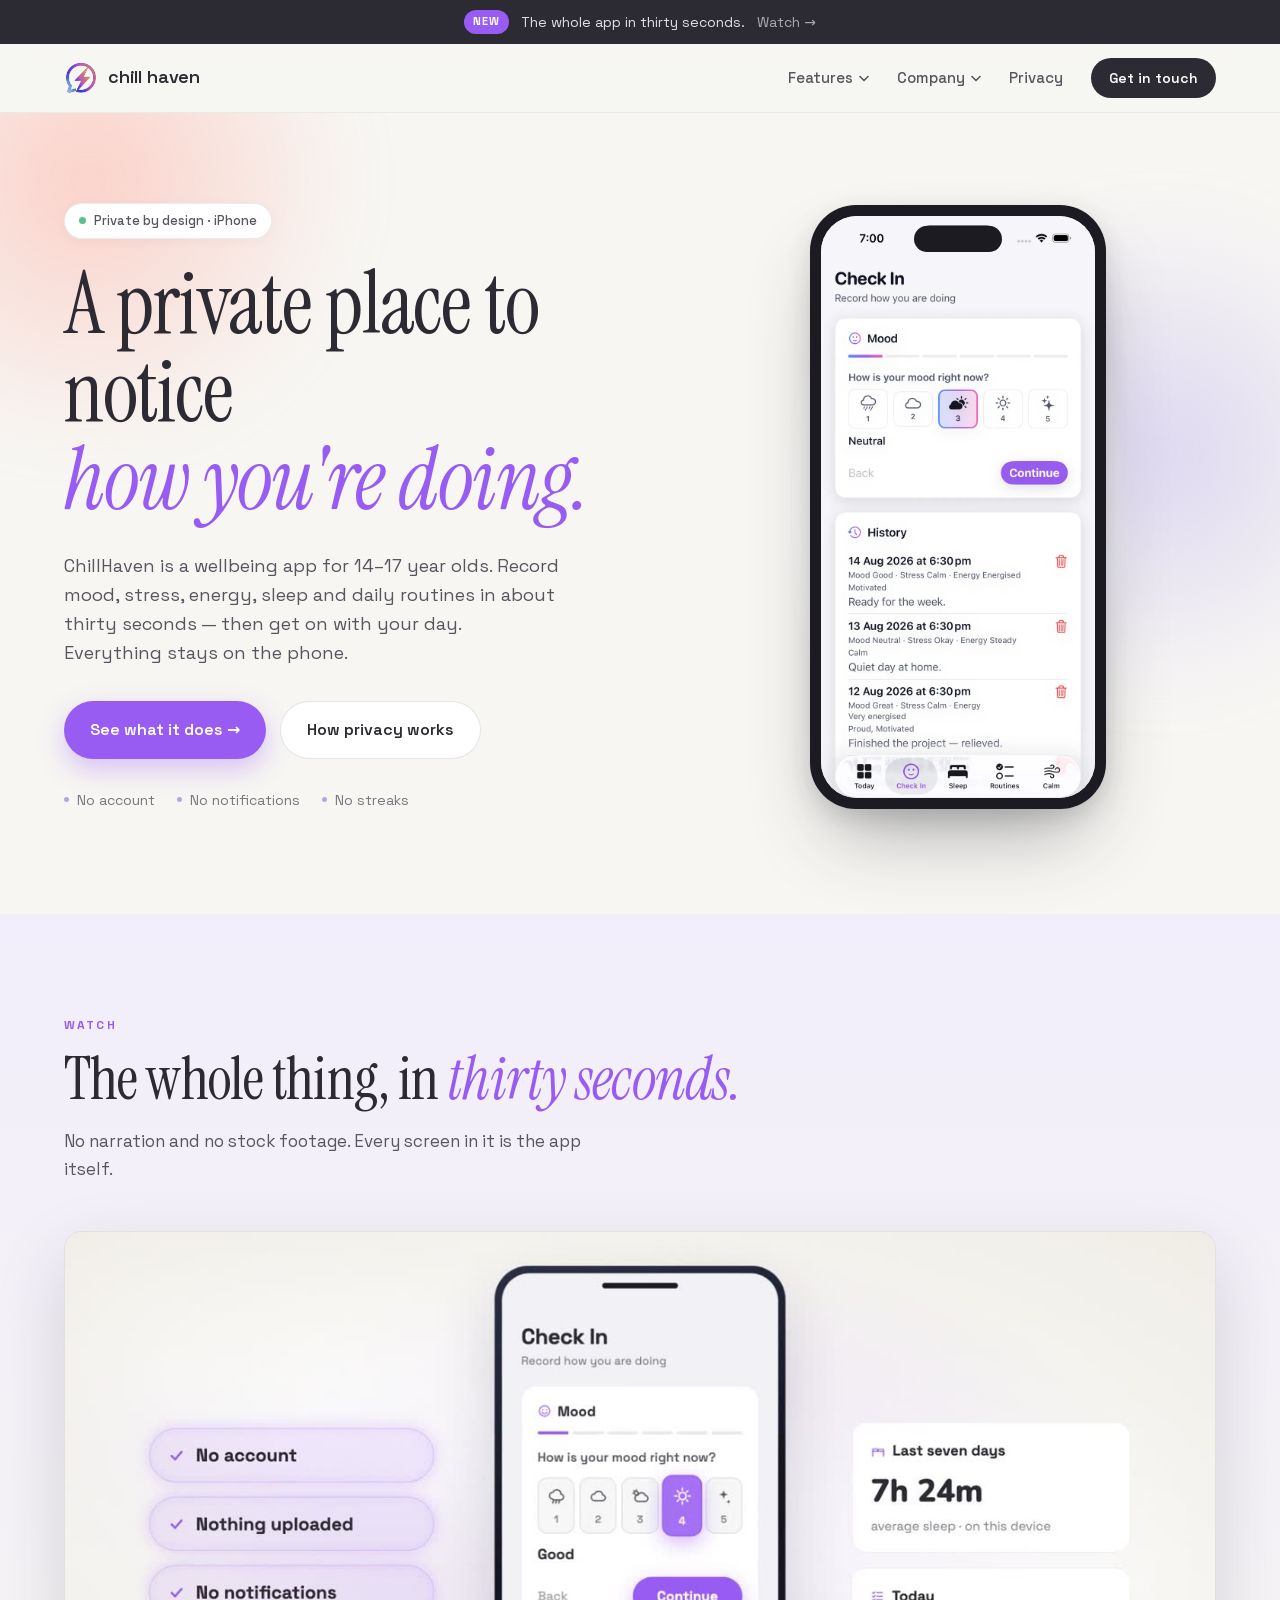
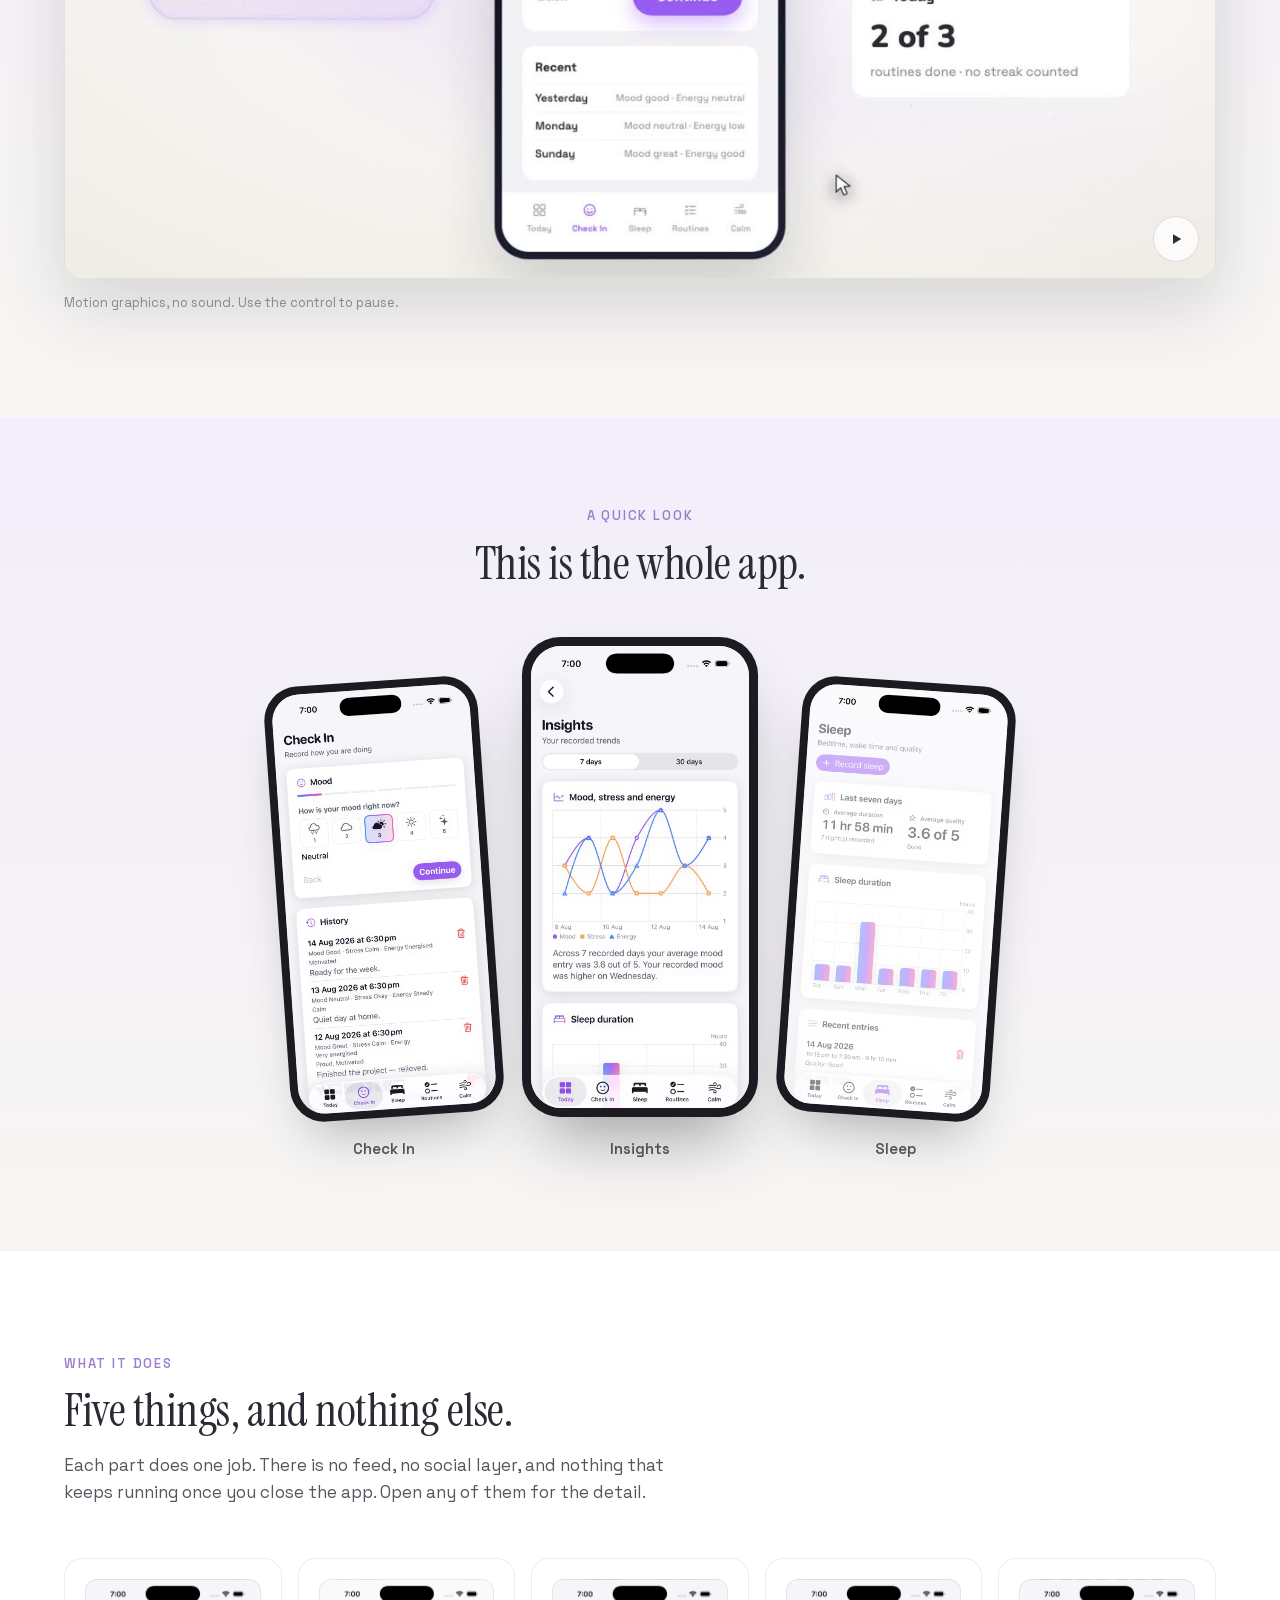
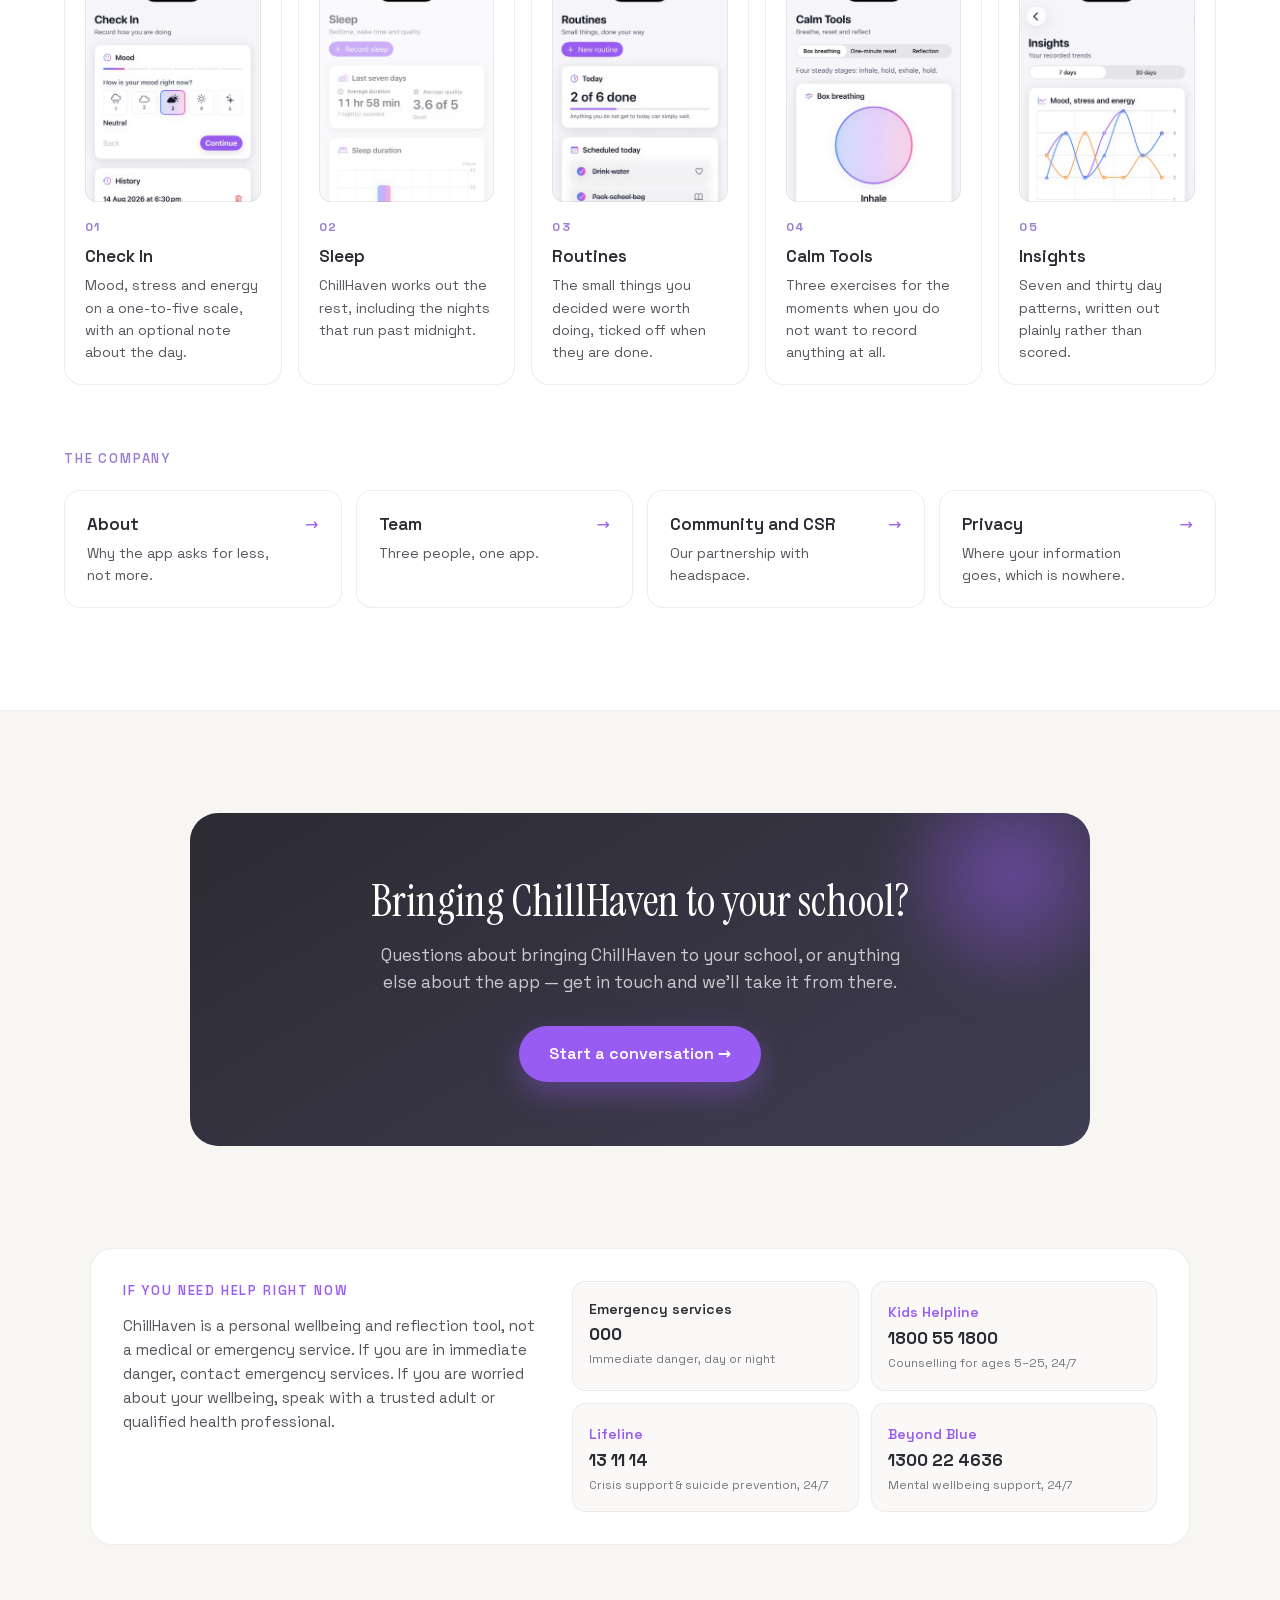
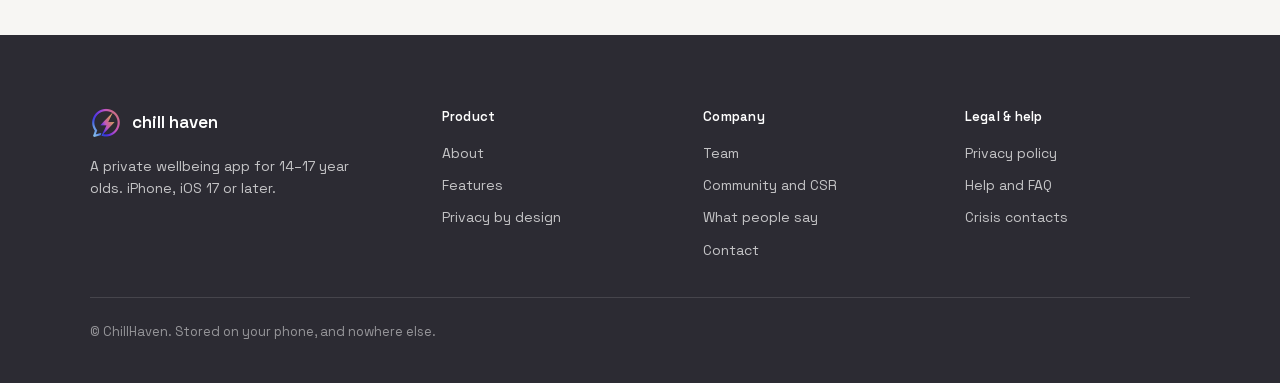
==== commit 8829b6eb: "Put the film in the site's palette The film was dark on near-black with a blue-purple accent. It is " ====
--- a/index.html
+++ b/index.html
@@ -330,23 +330,23 @@
         </div>
       </div>
     </div>
-  </div></section><section id="film" style="background: rgb(23, 21, 38); padding: clamp(64px, 8vw, 112px) 0px;">
+  </div></section><section id="film" style="background: linear-gradient(rgb(242, 238, 251), rgb(247, 246, 243)); padding: clamp(64px, 8vw, 112px) 0px;">
   <div style="max-width: 1200px; margin: 0px auto; padding: 0px 24px;">
     <div data-reveal="" style="opacity: 0; transform: translateY(18px); transition: opacity 0.8s cubic-bezier(0.2, 0.7, 0.2, 1), transform 0.8s cubic-bezier(0.2, 0.7, 0.2, 1);">
-      <div style="font-family: 'Space Grotesk', system-ui, sans-serif; font-size: 12px; font-weight: 700; letter-spacing: 0.18em; text-transform: uppercase; color: rgb(178, 142, 245);">Watch</div>
-      <h2 style="margin: 14px 0px 0px; font-family: 'Instrument Serif', serif; font-weight: 400; font-size: clamp(32px, 4.6vw, 60px); line-height: 1.04; letter-spacing: -0.015em; color: rgb(247, 246, 243);">The whole thing, in <span style="font-style: italic; color: rgb(178, 142, 245);">thirty seconds.</span></h2>
-      <p style="margin: 18px 0px 0px; max-width: 560px; font-family: 'Space Grotesk', system-ui, sans-serif; font-size: 17px; line-height: 1.62; color: rgba(247, 246, 243, 0.62);">No narration and no stock footage. Every screen in it is the app itself.</p>
+      <div style="font-family: 'Space Grotesk', system-ui, sans-serif; font-size: 12px; font-weight: 700; letter-spacing: 0.18em; text-transform: uppercase; color: rgb(153, 92, 242);">Watch</div>
+      <h2 style="margin: 14px 0px 0px; font-family: 'Instrument Serif', serif; font-weight: 400; font-size: clamp(32px, 4.6vw, 60px); line-height: 1.04; letter-spacing: -0.015em; color: rgb(44, 43, 51);">The whole thing, in <span style="font-style: italic; color: rgb(153, 92, 242);">thirty seconds.</span></h2>
+      <p style="margin: 18px 0px 0px; max-width: 560px; font-family: 'Space Grotesk', system-ui, sans-serif; font-size: 17px; line-height: 1.62; color: rgb(87, 86, 95);">No narration and no stock footage. Every screen in it is the app itself.</p>
     </div>
 
     <figure data-reveal="" data-reveal-delay="120" style="margin: clamp(30px, 4vw, 48px) 0px 0px; opacity: 0; transform: translateY(22px); transition: opacity 0.8s cubic-bezier(0.2, 0.7, 0.2, 1) 120ms, transform 0.8s cubic-bezier(0.2, 0.7, 0.2, 1) 120ms;">
-      <div style="position: relative; aspect-ratio: 16 / 9; border-radius: clamp(10px, 1.4vw, 18px); overflow: hidden; background: rgb(11, 13, 20); border: 1px solid rgba(247, 246, 243, 0.1); box-shadow: rgba(0, 0, 0, 0.45) 0px 30px 80px;">
+      <div style="position: relative; aspect-ratio: 16 / 9; border-radius: clamp(10px, 1.4vw, 18px); overflow: hidden; background: rgb(247, 246, 243); border: 1px solid rgba(44, 43, 51, 0.1); box-shadow: rgba(44, 43, 51, 0.16) 0px 26px 70px;">
         <video id="ch-film" src="assets/film.mp4" poster="assets/film-poster.jpg" width="1920" height="1080" muted loop playsinline preload="metadata" aria-label="A thirty second film showing the ChillHaven app: checking in, sleep, routines and insights." style="width: 100%; height: 100%; object-fit: cover; display: block;"></video>
-        <button id="ch-film-btn" type="button" aria-label="Play the film" data-state="paused" style="position: absolute; right: 16px; bottom: 16px; width: 46px; height: 46px; display: grid; place-items: center; border: 1px solid rgba(247, 246, 243, 0.24); border-radius: 999px; background: rgba(11, 13, 20, 0.6); backdrop-filter: blur(10px); -webkit-backdrop-filter: blur(10px); color: rgb(247, 246, 243); cursor: pointer; padding: 0px;">
+        <button id="ch-film-btn" type="button" aria-label="Play the film" data-state="paused" style="position: absolute; right: 16px; bottom: 16px; width: 46px; height: 46px; display: grid; place-items: center; border: 1px solid rgba(44, 43, 51, 0.14); border-radius: 999px; background: rgba(255, 255, 255, 0.78); backdrop-filter: blur(10px); -webkit-backdrop-filter: blur(10px); color: rgb(44, 43, 51); cursor: pointer; padding: 0px;">
           <svg class="ch-i-play" viewBox="0 0 24 24" width="18" height="18" aria-hidden="true"><path d="M8 5.5v13l11-6.5z" fill="currentColor"></path></svg>
           <svg class="ch-i-pause" viewBox="0 0 24 24" width="18" height="18" aria-hidden="true" style="display: none;"><path d="M8 5h3v14H8zm5 0h3v14h-3z" fill="currentColor"></path></svg>
         </button>
       </div>
-      <figcaption style="margin: 14px 0px 0px; font-family: 'Space Grotesk', system-ui, sans-serif; font-size: 13px; color: rgba(247, 246, 243, 0.44);">Motion graphics, no sound. Use the control to pause.</figcaption>
+      <figcaption style="margin: 14px 0px 0px; font-family: 'Space Grotesk', system-ui, sans-serif; font-size: 13px; color: rgba(44, 43, 51, 0.5);">Motion graphics, no sound. Use the control to pause.</figcaption>
     </figure>
   </div>
 </section><section data-dc-tpl="47" style="background: linear-gradient(rgb(242, 238, 251), rgb(247, 246, 243)); padding: clamp(56px, 7vw, 96px) 0px;">
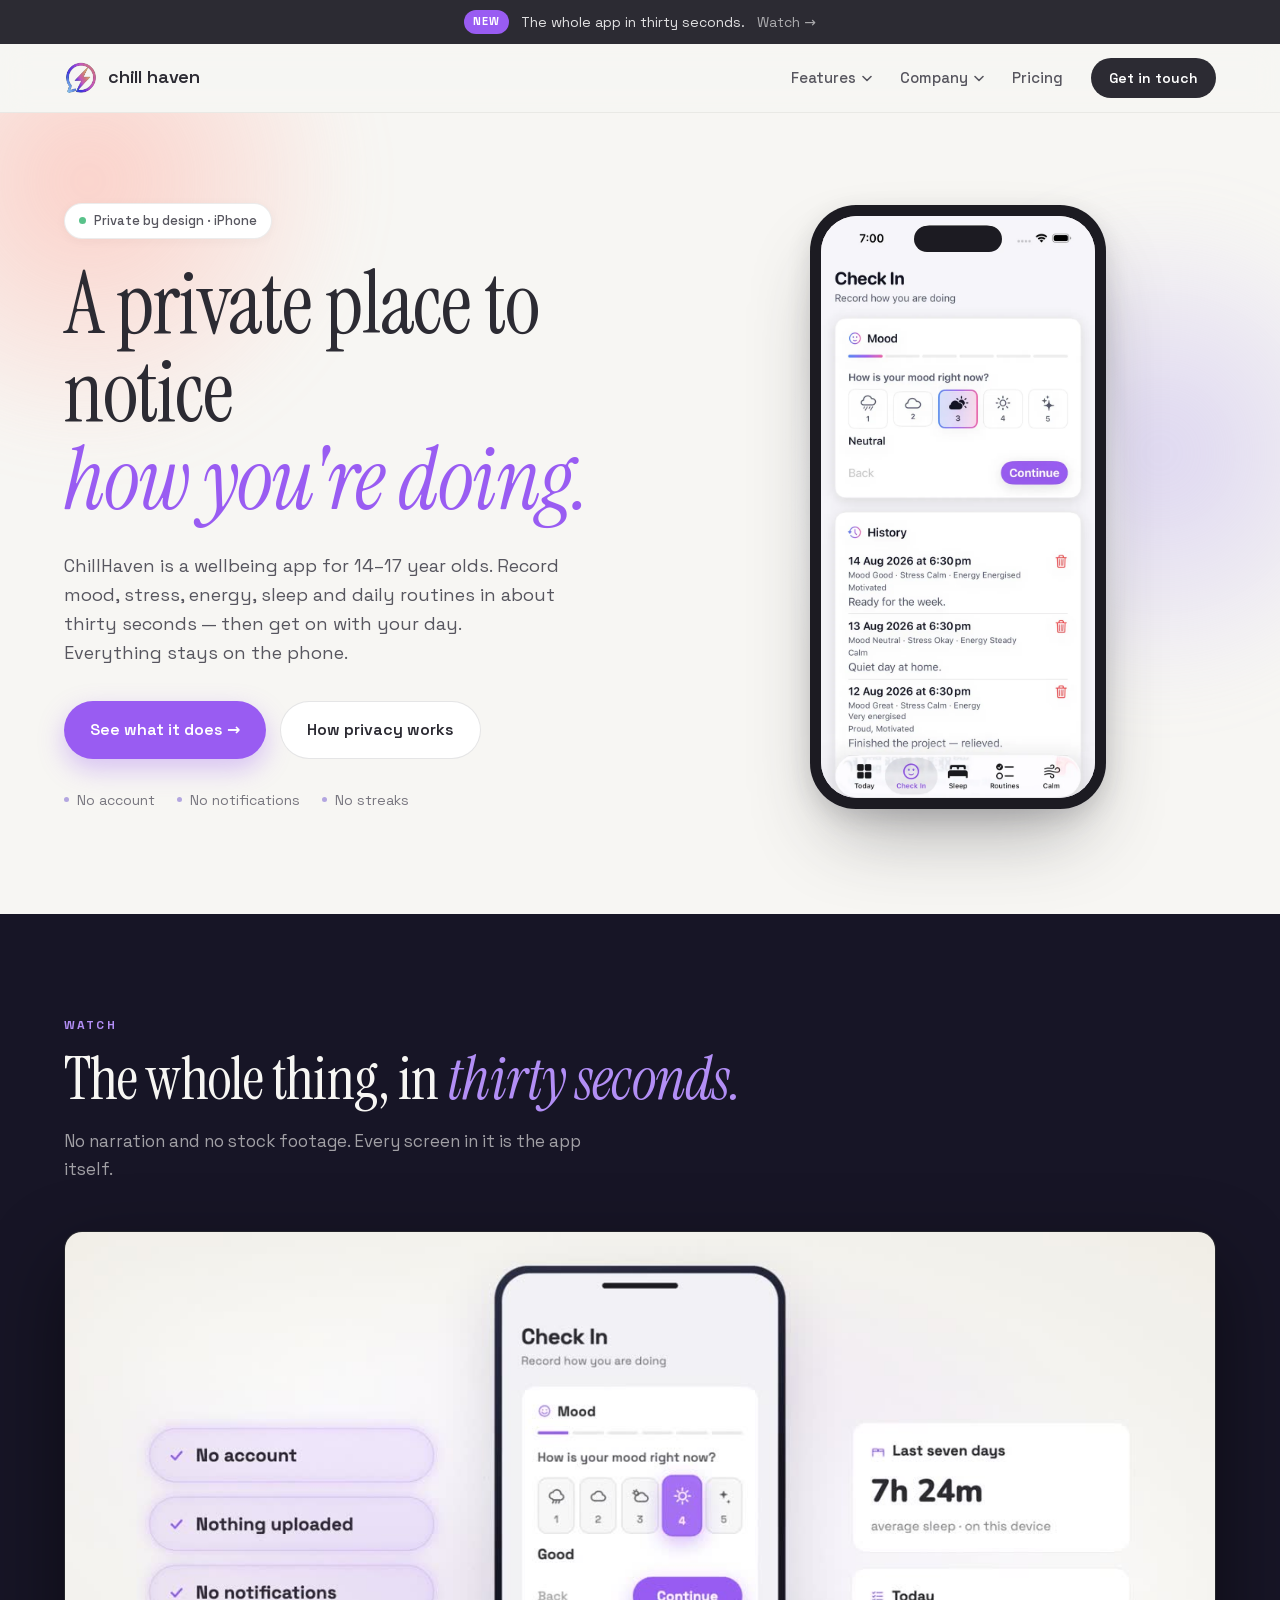
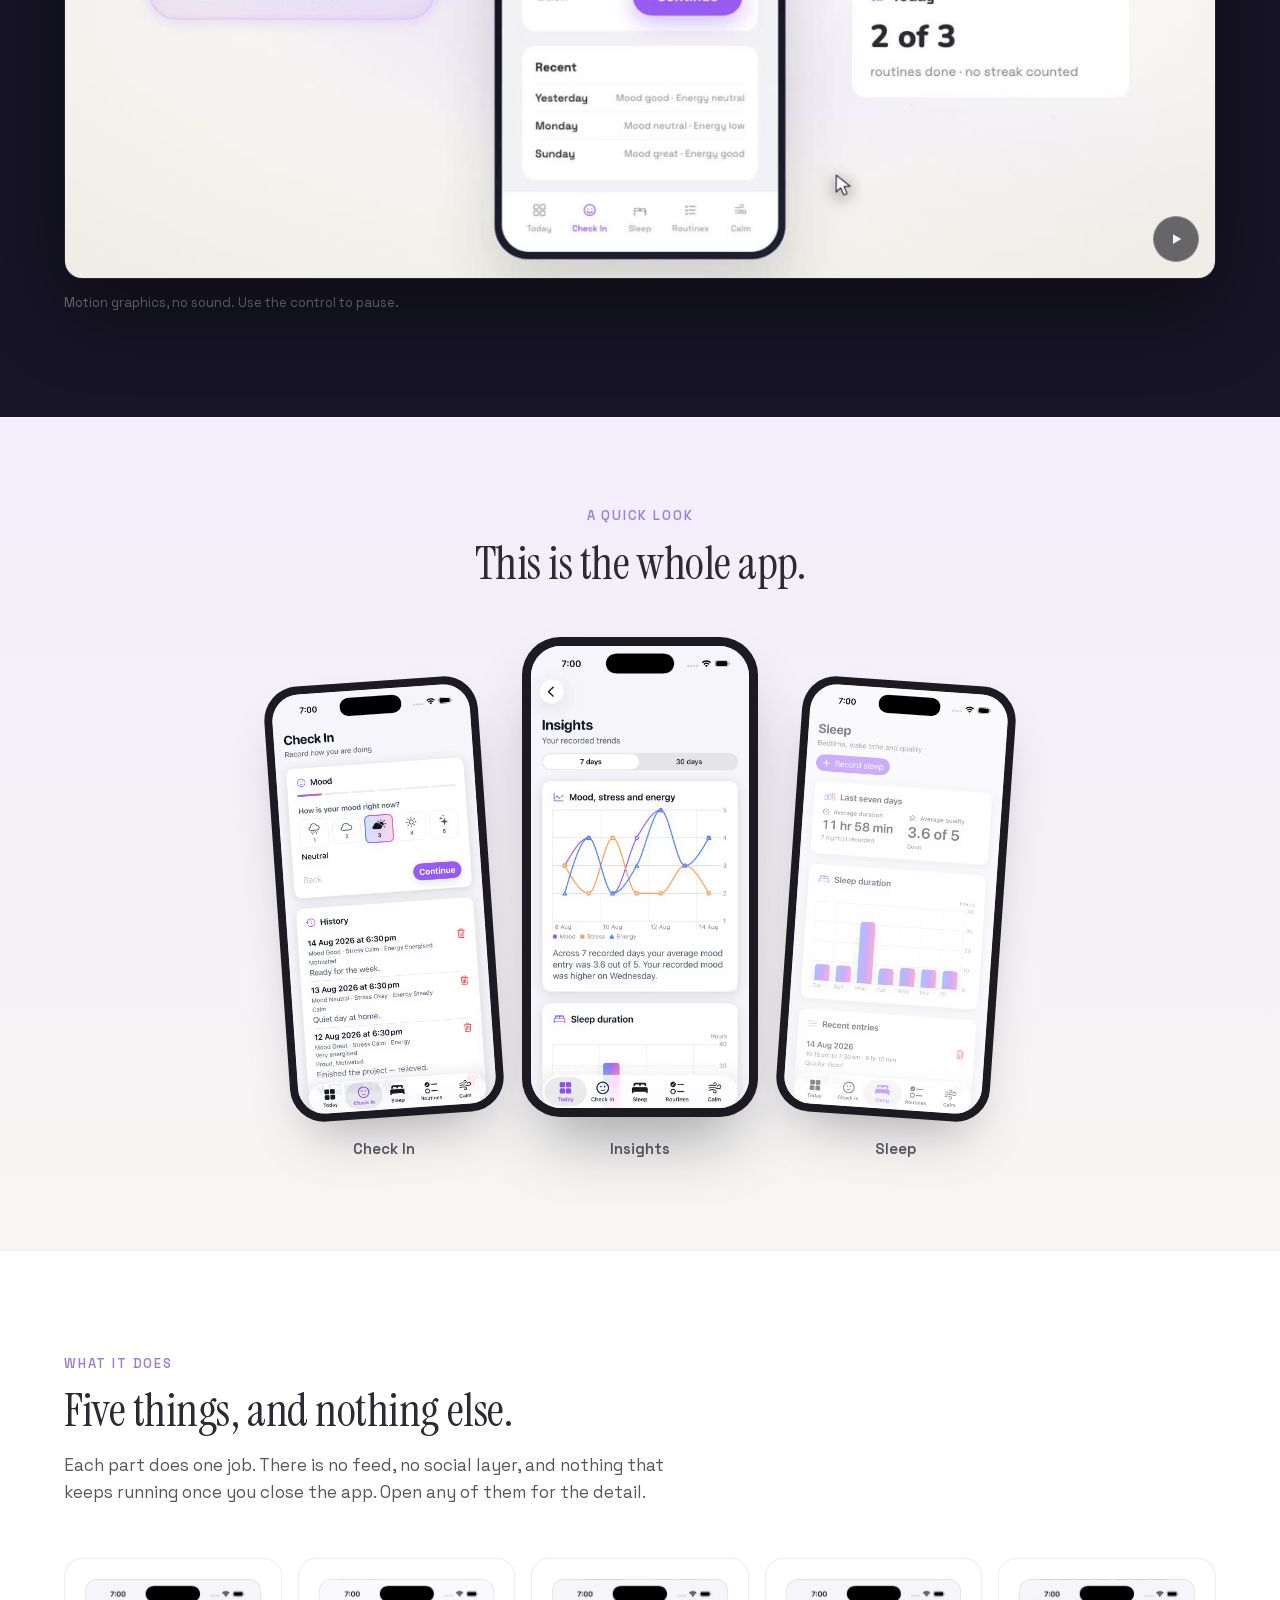
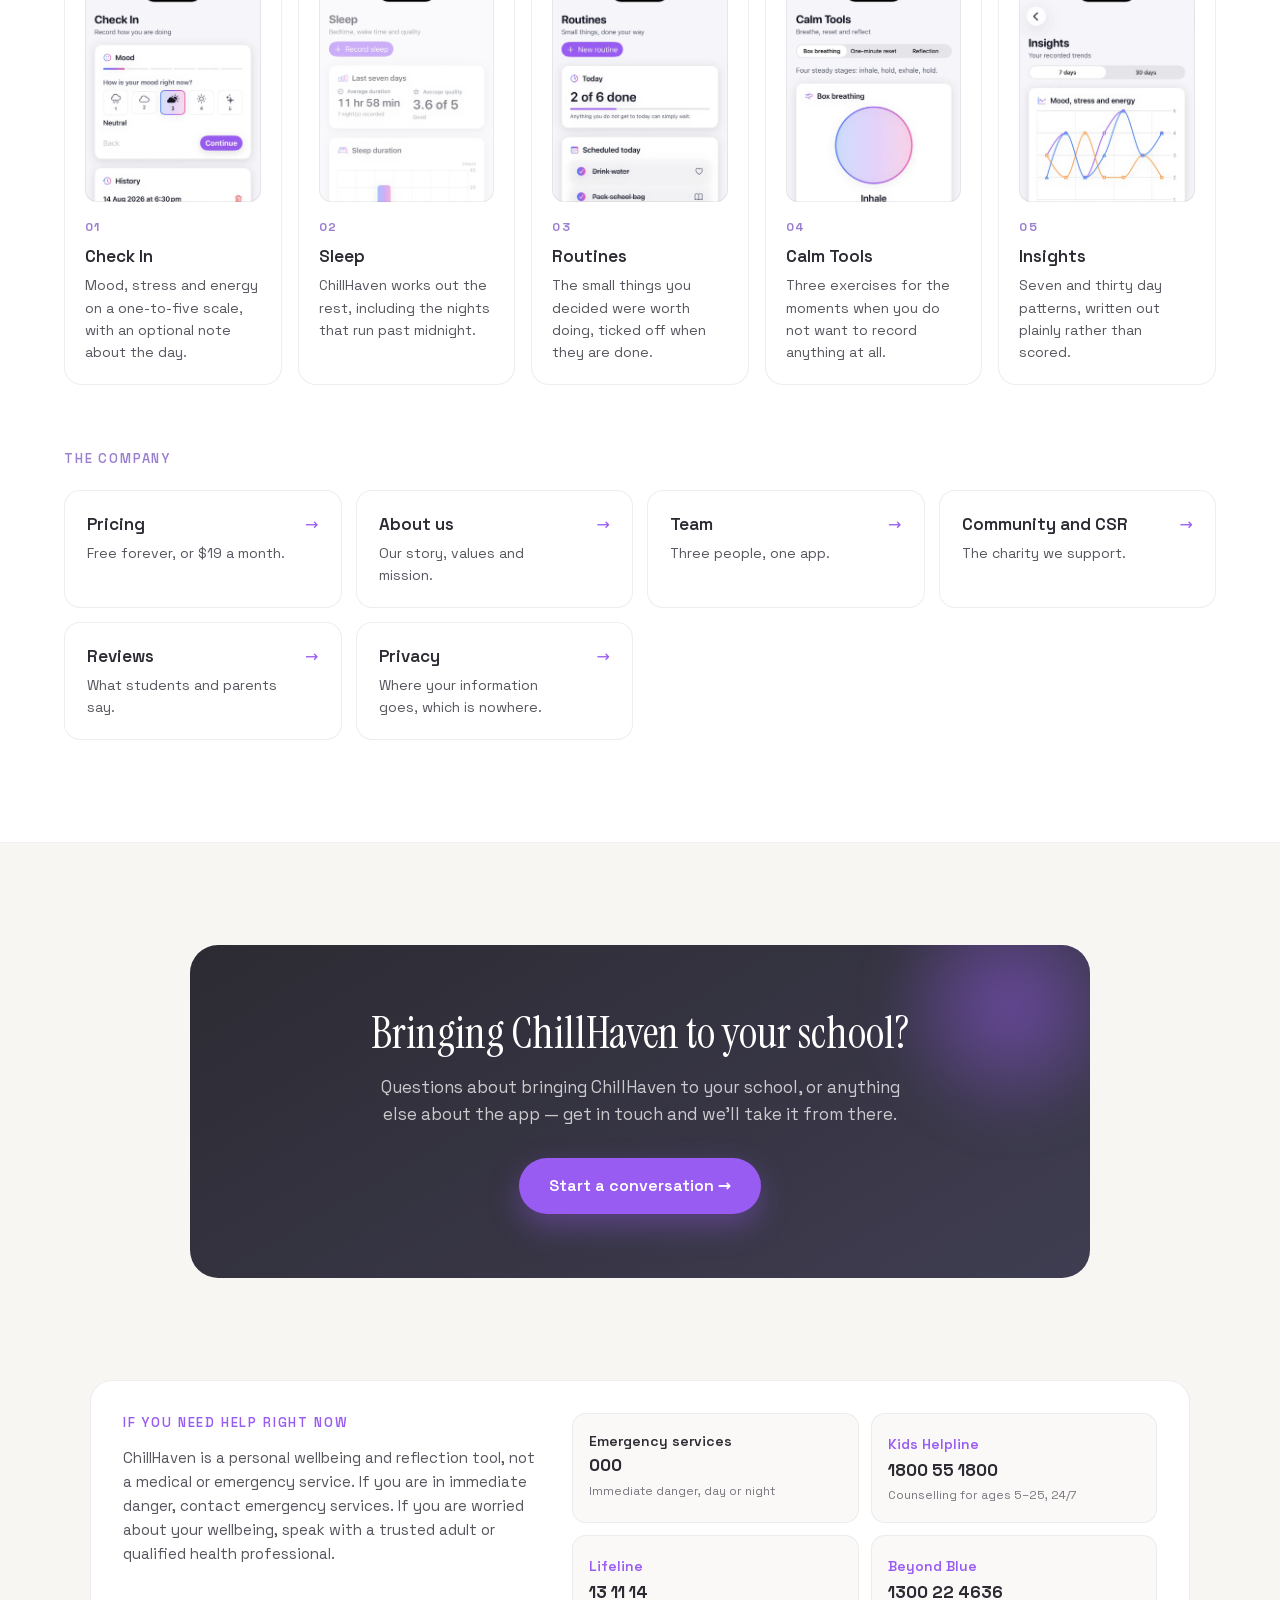
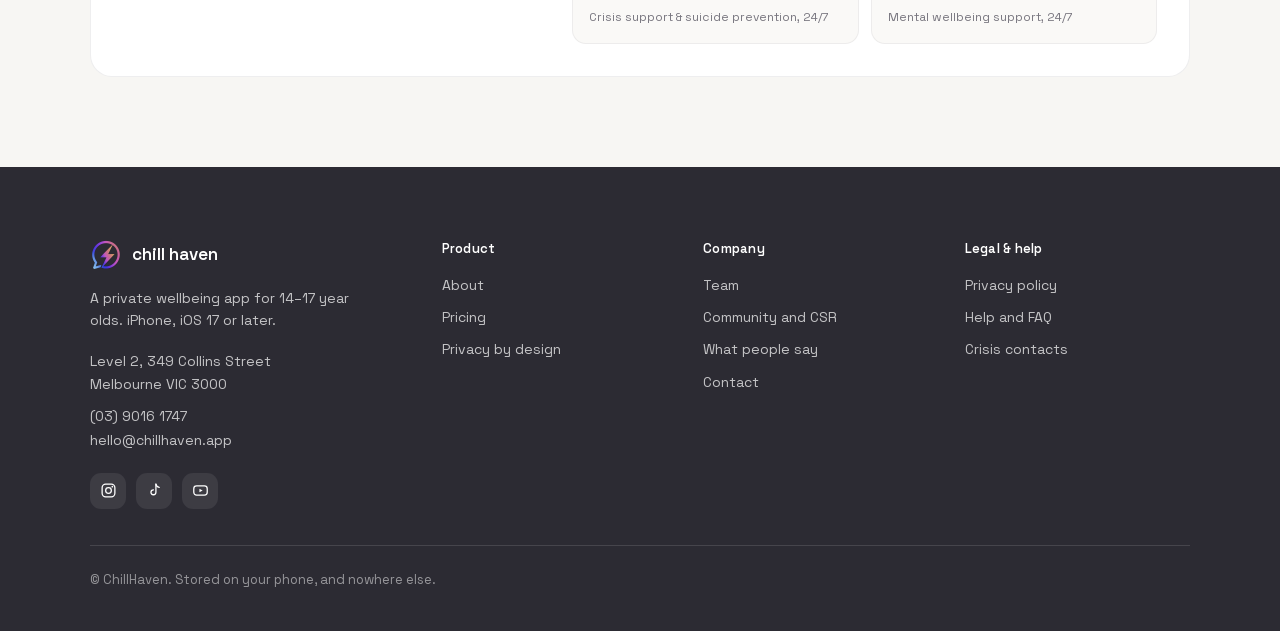
==== commit 758a1ecd: "Add QR codes for the site Four files, all encoding https://fwhuy.github.io/chill-haven/ at error cor" ====
--- a/index.html
+++ b/index.html
@@ -284,10 +284,10 @@
         <button class="ch-menu-t" type="button">Company<svg width="10" height="7" viewBox="0 0 10 7" fill="none" aria-hidden="true"><path d="M1 1.5 5 5.5 9 1.5" stroke="currentColor" stroke-width="1.6" stroke-linecap="round" stroke-linejoin="round"/></svg></button>
         <div class="ch-menu-p">
           <p class="ch-menu-h">Company</p>
-          <div class="ch-menu-g"><a href="about.html"><span class="ch-dot">A</span><span><strong>About</strong><em>Why the app asks for less</em></span></a><a href="team.html"><span class="ch-dot">T</span><span><strong>Team</strong><em>Three people, one app</em></span></a><a href="community.html"><span class="ch-dot">C</span><span><strong>Community and CSR</strong><em>Our partnership with headspace</em></span></a><a href="support.html"><span class="ch-dot">H</span><span><strong>Help and FAQ</strong><em>Common questions, answered</em></span></a></div>
+          <div class="ch-menu-g"><a href="about.html"><span class="ch-dot">A</span><span><strong>About us</strong><em>Our story, values and mission</em></span></a><a href="team.html"><span class="ch-dot">T</span><span><strong>Team</strong><em>Three people, one app</em></span></a><a href="community.html"><span class="ch-dot">C</span><span><strong>Community and CSR</strong><em>The charity we support</em></span></a><a href="reviews.html"><span class="ch-dot">R</span><span><strong>Reviews</strong><em>What students and parents say</em></span></a><a href="support.html"><span class="ch-dot">H</span><span><strong>Help and FAQ</strong><em>Common questions, answered</em></span></a><a href="privacy.html"><span class="ch-dot">P</span><span><strong>Privacy</strong><em>Where your information goes</em></span></a></div>
         </div>
       </div>
-      <a class="ch-link ch-hide-sm" href="privacy.html">Privacy</a>
+      <a class="ch-link" href="pricing.html">Pricing</a>
       <a class="ch-cta" href="support.html#contact" style="display: inline-flex; align-items: center; padding: 9px 18px; border-radius: 999px; background: rgb(44, 43, 51); color: rgb(255, 255, 255); font-size: 14px; font-weight: 600;">Get in touch</a>
     </div>
   </nav>
@@ -330,23 +330,23 @@
         </div>
       </div>
     </div>
-  </div></section><section id="film" style="background: linear-gradient(rgb(242, 238, 251), rgb(247, 246, 243)); padding: clamp(64px, 8vw, 112px) 0px;">
+  </div></section><section id="film" style="background: rgb(23, 21, 38); padding: clamp(64px, 8vw, 112px) 0px;">
   <div style="max-width: 1200px; margin: 0px auto; padding: 0px 24px;">
     <div data-reveal="" style="opacity: 0; transform: translateY(18px); transition: opacity 0.8s cubic-bezier(0.2, 0.7, 0.2, 1), transform 0.8s cubic-bezier(0.2, 0.7, 0.2, 1);">
-      <div style="font-family: 'Space Grotesk', system-ui, sans-serif; font-size: 12px; font-weight: 700; letter-spacing: 0.18em; text-transform: uppercase; color: rgb(153, 92, 242);">Watch</div>
-      <h2 style="margin: 14px 0px 0px; font-family: 'Instrument Serif', serif; font-weight: 400; font-size: clamp(32px, 4.6vw, 60px); line-height: 1.04; letter-spacing: -0.015em; color: rgb(44, 43, 51);">The whole thing, in <span style="font-style: italic; color: rgb(153, 92, 242);">thirty seconds.</span></h2>
-      <p style="margin: 18px 0px 0px; max-width: 560px; font-family: 'Space Grotesk', system-ui, sans-serif; font-size: 17px; line-height: 1.62; color: rgb(87, 86, 95);">No narration and no stock footage. Every screen in it is the app itself.</p>
+      <div style="font-family: 'Space Grotesk', system-ui, sans-serif; font-size: 12px; font-weight: 700; letter-spacing: 0.18em; text-transform: uppercase; color: rgb(178, 142, 245);">Watch</div>
+      <h2 style="margin: 14px 0px 0px; font-family: 'Instrument Serif', serif; font-weight: 400; font-size: clamp(32px, 4.6vw, 60px); line-height: 1.04; letter-spacing: -0.015em; color: rgb(247, 246, 243);">The whole thing, in <span style="font-style: italic; color: rgb(178, 142, 245);">thirty seconds.</span></h2>
+      <p style="margin: 18px 0px 0px; max-width: 560px; font-family: 'Space Grotesk', system-ui, sans-serif; font-size: 17px; line-height: 1.62; color: rgba(247, 246, 243, 0.62);">No narration and no stock footage. Every screen in it is the app itself.</p>
     </div>
 
     <figure data-reveal="" data-reveal-delay="120" style="margin: clamp(30px, 4vw, 48px) 0px 0px; opacity: 0; transform: translateY(22px); transition: opacity 0.8s cubic-bezier(0.2, 0.7, 0.2, 1) 120ms, transform 0.8s cubic-bezier(0.2, 0.7, 0.2, 1) 120ms;">
-      <div style="position: relative; aspect-ratio: 16 / 9; border-radius: clamp(10px, 1.4vw, 18px); overflow: hidden; background: rgb(247, 246, 243); border: 1px solid rgba(44, 43, 51, 0.1); box-shadow: rgba(44, 43, 51, 0.16) 0px 26px 70px;">
+      <div style="position: relative; aspect-ratio: 16 / 9; border-radius: clamp(10px, 1.4vw, 18px); overflow: hidden; background: rgb(11, 13, 20); border: 1px solid rgba(247, 246, 243, 0.1); box-shadow: rgba(0, 0, 0, 0.45) 0px 30px 80px;">
         <video id="ch-film" src="assets/film.mp4" poster="assets/film-poster.jpg" width="1920" height="1080" muted loop playsinline preload="metadata" aria-label="A thirty second film showing the ChillHaven app: checking in, sleep, routines and insights." style="width: 100%; height: 100%; object-fit: cover; display: block;"></video>
-        <button id="ch-film-btn" type="button" aria-label="Play the film" data-state="paused" style="position: absolute; right: 16px; bottom: 16px; width: 46px; height: 46px; display: grid; place-items: center; border: 1px solid rgba(44, 43, 51, 0.14); border-radius: 999px; background: rgba(255, 255, 255, 0.78); backdrop-filter: blur(10px); -webkit-backdrop-filter: blur(10px); color: rgb(44, 43, 51); cursor: pointer; padding: 0px;">
+        <button id="ch-film-btn" type="button" aria-label="Play the film" data-state="paused" style="position: absolute; right: 16px; bottom: 16px; width: 46px; height: 46px; display: grid; place-items: center; border: 1px solid rgba(247, 246, 243, 0.24); border-radius: 999px; background: rgba(11, 13, 20, 0.6); backdrop-filter: blur(10px); -webkit-backdrop-filter: blur(10px); color: rgb(247, 246, 243); cursor: pointer; padding: 0px;">
           <svg class="ch-i-play" viewBox="0 0 24 24" width="18" height="18" aria-hidden="true"><path d="M8 5.5v13l11-6.5z" fill="currentColor"></path></svg>
           <svg class="ch-i-pause" viewBox="0 0 24 24" width="18" height="18" aria-hidden="true" style="display: none;"><path d="M8 5h3v14H8zm5 0h3v14h-3z" fill="currentColor"></path></svg>
         </button>
       </div>
-      <figcaption style="margin: 14px 0px 0px; font-family: 'Space Grotesk', system-ui, sans-serif; font-size: 13px; color: rgba(44, 43, 51, 0.5);">Motion graphics, no sound. Use the control to pause.</figcaption>
+      <figcaption style="margin: 14px 0px 0px; font-family: 'Space Grotesk', system-ui, sans-serif; font-size: 13px; color: rgba(247, 246, 243, 0.44);">Motion graphics, no sound. Use the control to pause.</figcaption>
     </figure>
   </div>
 </section><section data-dc-tpl="47" style="background: linear-gradient(rgb(242, 238, 251), rgb(247, 246, 243)); padding: clamp(56px, 7vw, 96px) 0px;">
@@ -410,14 +410,20 @@
       </a></div>
     <div data-reveal="" style="margin-top: clamp(40px, 5vw, 64px); opacity: 0; transform: translateY(28px); transition: opacity 0.8s cubic-bezier(0.2, 0.7, 0.2, 1), transform 0.8s cubic-bezier(0.2, 0.7, 0.2, 1);">
       <p style="margin: 0px 0px 20px; font-size: 13px; font-weight: 600; letter-spacing: 0.14em; text-transform: uppercase; color: rgb(154, 127, 208);">The company</p>
-      <div style="display: grid; grid-template-columns: repeat(auto-fit, minmax(250px, 1fr)); gap: 14px;"><a href="about.html" style="display: flex; align-items: baseline; justify-content: space-between; gap: 18px; padding: 20px 22px; border-radius: 16px; border: 1px solid rgba(44, 43, 51, 0.08); background: rgb(255, 255, 255); color: rgb(44, 43, 51);">
-        <span><strong style="display: block; font-size: 17px; font-weight: 600;">About</strong><span style="display: block; margin-top: 4px; font-size: 14px; color: rgb(87, 86, 95);">Why the app asks for less, not more.</span></span>
+      <div style="display: grid; grid-template-columns: repeat(auto-fit, minmax(250px, 1fr)); gap: 14px;"><a href="pricing.html" style="display: flex; align-items: baseline; justify-content: space-between; gap: 18px; padding: 20px 22px; border-radius: 16px; border: 1px solid rgba(44, 43, 51, 0.08); background: rgb(255, 255, 255); color: rgb(44, 43, 51);">
+        <span><strong style="display: block; font-size: 17px; font-weight: 600;">Pricing</strong><span style="display: block; margin-top: 4px; font-size: 14px; color: rgb(87, 86, 95);">Free forever, or $19 a month.</span></span>
+        <span style="color: rgb(153, 92, 242); font-size: 16px;">&rarr;</span>
+      </a><a href="about.html" style="display: flex; align-items: baseline; justify-content: space-between; gap: 18px; padding: 20px 22px; border-radius: 16px; border: 1px solid rgba(44, 43, 51, 0.08); background: rgb(255, 255, 255); color: rgb(44, 43, 51);">
+        <span><strong style="display: block; font-size: 17px; font-weight: 600;">About us</strong><span style="display: block; margin-top: 4px; font-size: 14px; color: rgb(87, 86, 95);">Our story, values and mission.</span></span>
         <span style="color: rgb(153, 92, 242); font-size: 16px;">&rarr;</span>
       </a><a href="team.html" style="display: flex; align-items: baseline; justify-content: space-between; gap: 18px; padding: 20px 22px; border-radius: 16px; border: 1px solid rgba(44, 43, 51, 0.08); background: rgb(255, 255, 255); color: rgb(44, 43, 51);">
         <span><strong style="display: block; font-size: 17px; font-weight: 600;">Team</strong><span style="display: block; margin-top: 4px; font-size: 14px; color: rgb(87, 86, 95);">Three people, one app.</span></span>
         <span style="color: rgb(153, 92, 242); font-size: 16px;">&rarr;</span>
       </a><a href="community.html" style="display: flex; align-items: baseline; justify-content: space-between; gap: 18px; padding: 20px 22px; border-radius: 16px; border: 1px solid rgba(44, 43, 51, 0.08); background: rgb(255, 255, 255); color: rgb(44, 43, 51);">
-        <span><strong style="display: block; font-size: 17px; font-weight: 600;">Community and CSR</strong><span style="display: block; margin-top: 4px; font-size: 14px; color: rgb(87, 86, 95);">Our partnership with headspace.</span></span>
+        <span><strong style="display: block; font-size: 17px; font-weight: 600;">Community and CSR</strong><span style="display: block; margin-top: 4px; font-size: 14px; color: rgb(87, 86, 95);">The charity we support.</span></span>
+        <span style="color: rgb(153, 92, 242); font-size: 16px;">&rarr;</span>
+      </a><a href="reviews.html" style="display: flex; align-items: baseline; justify-content: space-between; gap: 18px; padding: 20px 22px; border-radius: 16px; border: 1px solid rgba(44, 43, 51, 0.08); background: rgb(255, 255, 255); color: rgb(44, 43, 51);">
+        <span><strong style="display: block; font-size: 17px; font-weight: 600;">Reviews</strong><span style="display: block; margin-top: 4px; font-size: 14px; color: rgb(87, 86, 95);">What students and parents say.</span></span>
         <span style="color: rgb(153, 92, 242); font-size: 16px;">&rarr;</span>
       </a><a href="privacy.html" style="display: flex; align-items: baseline; justify-content: space-between; gap: 18px; padding: 20px 22px; border-radius: 16px; border: 1px solid rgba(44, 43, 51, 0.08); background: rgb(255, 255, 255); color: rgb(44, 43, 51);">
         <span><strong style="display: block; font-size: 17px; font-weight: 600;">Privacy</strong><span style="display: block; margin-top: 4px; font-size: 14px; color: rgb(87, 86, 95);">Where your information goes, which is nowhere.</span></span>
@@ -452,10 +458,20 @@
     <div data-dc-tpl="282">
       <a data-dc-tpl="283" href="index.html" style="display: flex; align-items: center; gap: 10px; color: rgb(255, 255, 255); font-weight: 600;"><span style="display:grid;place-items:center;width:32px;height:32px;border-radius:10px;overflow:hidden;background:transparent;flex:none;"><img src="assets/mark.webp" alt="" width="32" height="32" style="width:100%;height:100%;object-fit:contain;display:block;"></span>chill haven</a>
       <p data-dc-tpl="285" style="margin: 16px 0px 0px; font-size: 14px; max-width: 260px; line-height: 1.6;">A private wellbeing app for 14–17 year olds. iPhone, iOS 17 or later.</p>
+      <div style="margin: 18px 0px 0px; font-size: 14px; line-height: 1.7;">
+        <div>Level 2, 349 Collins Street<br>Melbourne VIC 3000</div>
+        <div style="margin-top: 8px;"><a href="tel:+61390161747" style="color: rgba(255, 255, 255, 0.72);">(03) 9016 1747</a></div>
+        <div><a href="mailto:hello@chillhaven.app" style="color: rgba(255, 255, 255, 0.72);">hello@chillhaven.app</a></div>
+      </div>
+      <div style="display: flex; gap: 10px; margin-top: 20px;">
+        <a href="https://www.instagram.com/chillhaven.app" aria-label="ChillHaven on Instagram" style="display: grid; place-items: center; width: 36px; height: 36px; border-radius: 11px; background: rgba(255, 255, 255, 0.08); color: rgb(255, 255, 255);"><svg width="17" height="17" viewBox="0 0 24 24" fill="none" aria-hidden="true"><rect x="3" y="3" width="18" height="18" rx="5" stroke="currentColor" stroke-width="1.8"/><circle cx="12" cy="12" r="4" stroke="currentColor" stroke-width="1.8"/><circle cx="17.4" cy="6.6" r="1.2" fill="currentColor"/></svg></a>
+        <a href="https://www.tiktok.com/@chillhaven.app" aria-label="ChillHaven on TikTok" style="display: grid; place-items: center; width: 36px; height: 36px; border-radius: 11px; background: rgba(255, 255, 255, 0.08); color: rgb(255, 255, 255);"><svg width="17" height="17" viewBox="0 0 24 24" fill="none" aria-hidden="true"><path d="M14 3v11.5a3.5 3.5 0 1 1-3.5-3.5" stroke="currentColor" stroke-width="1.8" stroke-linecap="round" stroke-linejoin="round"/><path d="M14 3c.4 2.6 2 4.2 4.6 4.5" stroke="currentColor" stroke-width="1.8" stroke-linecap="round" stroke-linejoin="round"/></svg></a>
+        <a href="https://www.youtube.com/@chillhavenapp" aria-label="ChillHaven on YouTube" style="display: grid; place-items: center; width: 36px; height: 36px; border-radius: 11px; background: rgba(255, 255, 255, 0.08); color: rgb(255, 255, 255);"><svg width="17" height="17" viewBox="0 0 24 24" fill="none" aria-hidden="true"><rect x="2.5" y="5.5" width="19" height="13" rx="4" stroke="currentColor" stroke-width="1.8"/><path d="M10.5 9.5l4.5 2.5-4.5 2.5z" fill="currentColor"/></svg></a>
+      </div>
     </div>
     <div data-dc-tpl="286">
       <p data-dc-tpl="287" style="margin: 0px 0px 14px; font-size: 13px; font-weight: 600; color: rgb(255, 255, 255); letter-spacing: 0.02em;">Product</p>
-      <div data-dc-tpl="288" style="display: flex; flex-direction: column; gap: 10px; font-size: 14px;"><a data-dc-tpl="289" href="about.html" style="color: rgba(255, 255, 255, 0.72);">About</a><a data-dc-tpl="290" href="check-in.html" style="color: rgba(255, 255, 255, 0.72);">Features</a><a data-dc-tpl="291" href="privacy.html#by-design" style="color: rgba(255, 255, 255, 0.72);">Privacy by design</a></div>
+      <div data-dc-tpl="288" style="display: flex; flex-direction: column; gap: 10px; font-size: 14px;"><a data-dc-tpl="289" href="about.html" style="color: rgba(255, 255, 255, 0.72);">About</a><a data-dc-tpl="290" href="pricing.html" style="color: rgba(255, 255, 255, 0.72);">Pricing</a><a data-dc-tpl="291" href="privacy.html#by-design" style="color: rgba(255, 255, 255, 0.72);">Privacy by design</a></div>
     </div>
     <div data-dc-tpl="292">
       <p data-dc-tpl="293" style="margin: 0px 0px 14px; font-size: 13px; font-weight: 600; color: rgb(255, 255, 255); letter-spacing: 0.02em;">Company</p>
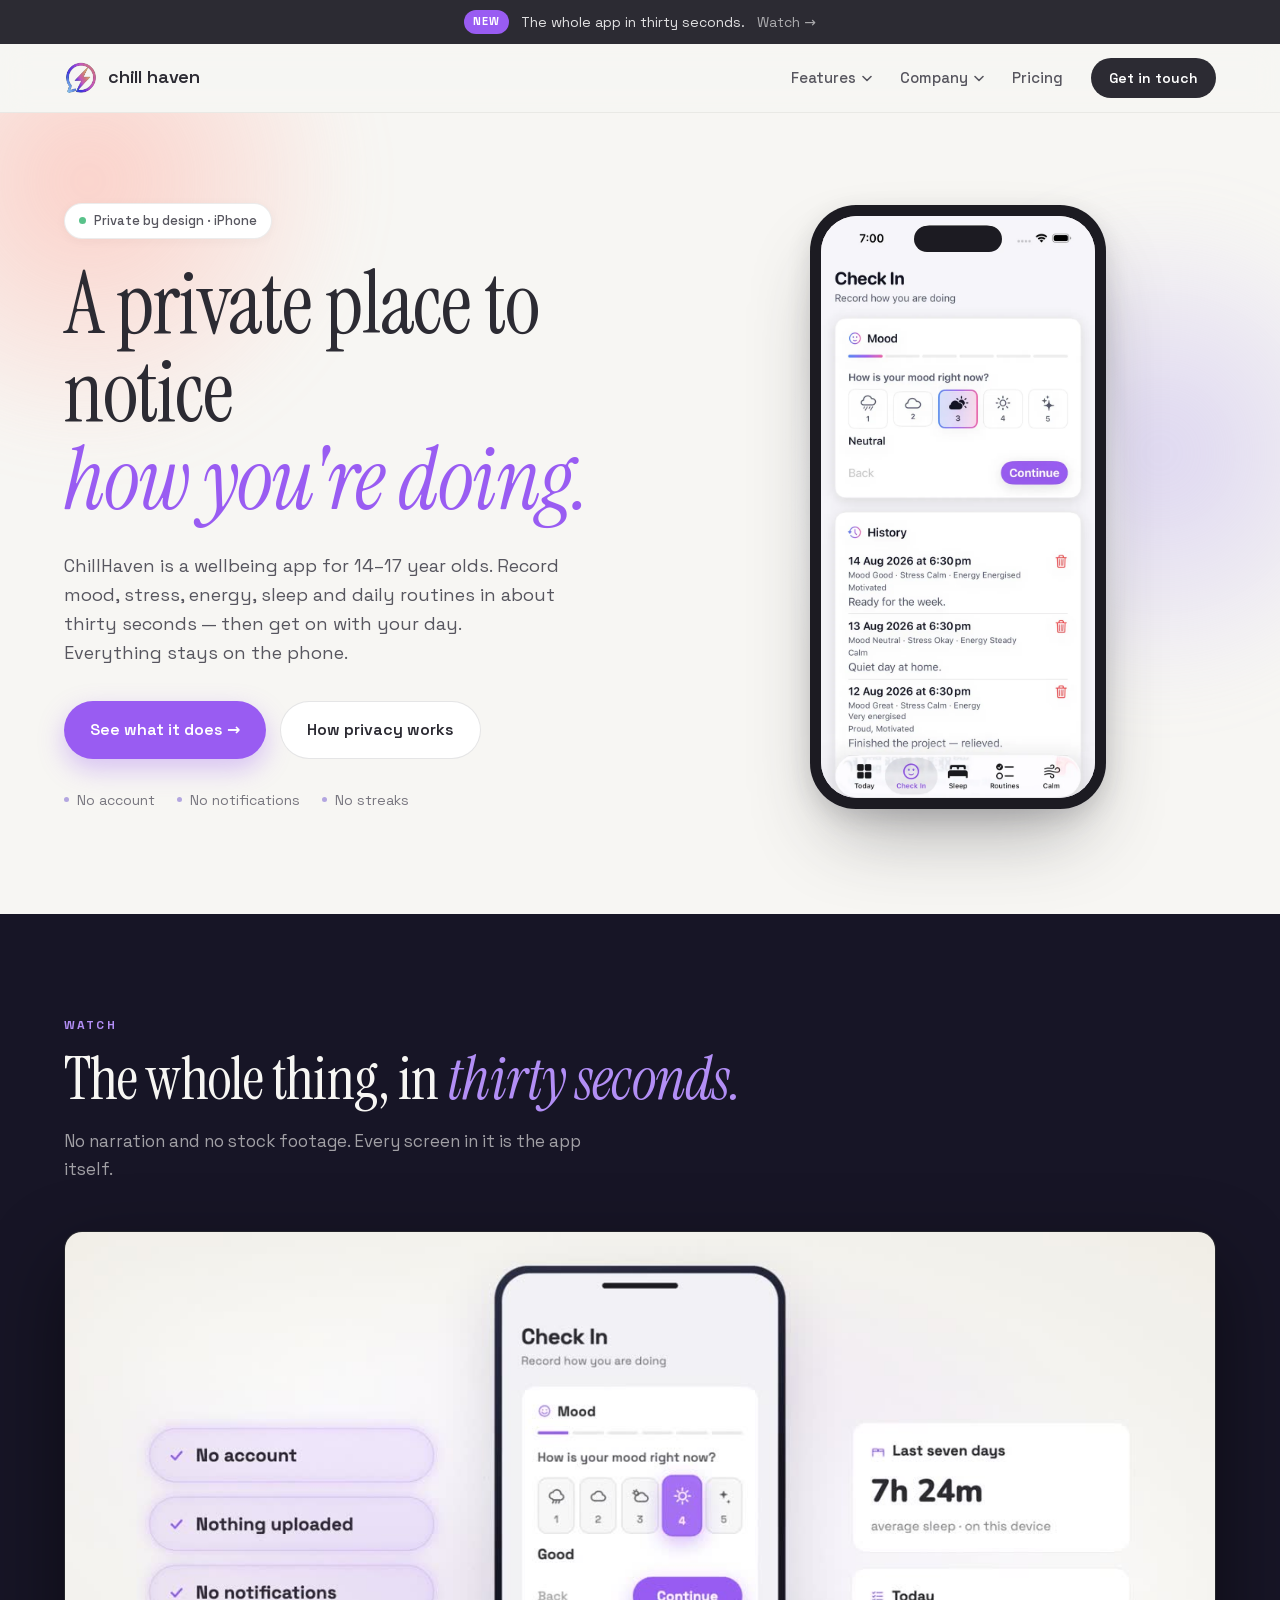
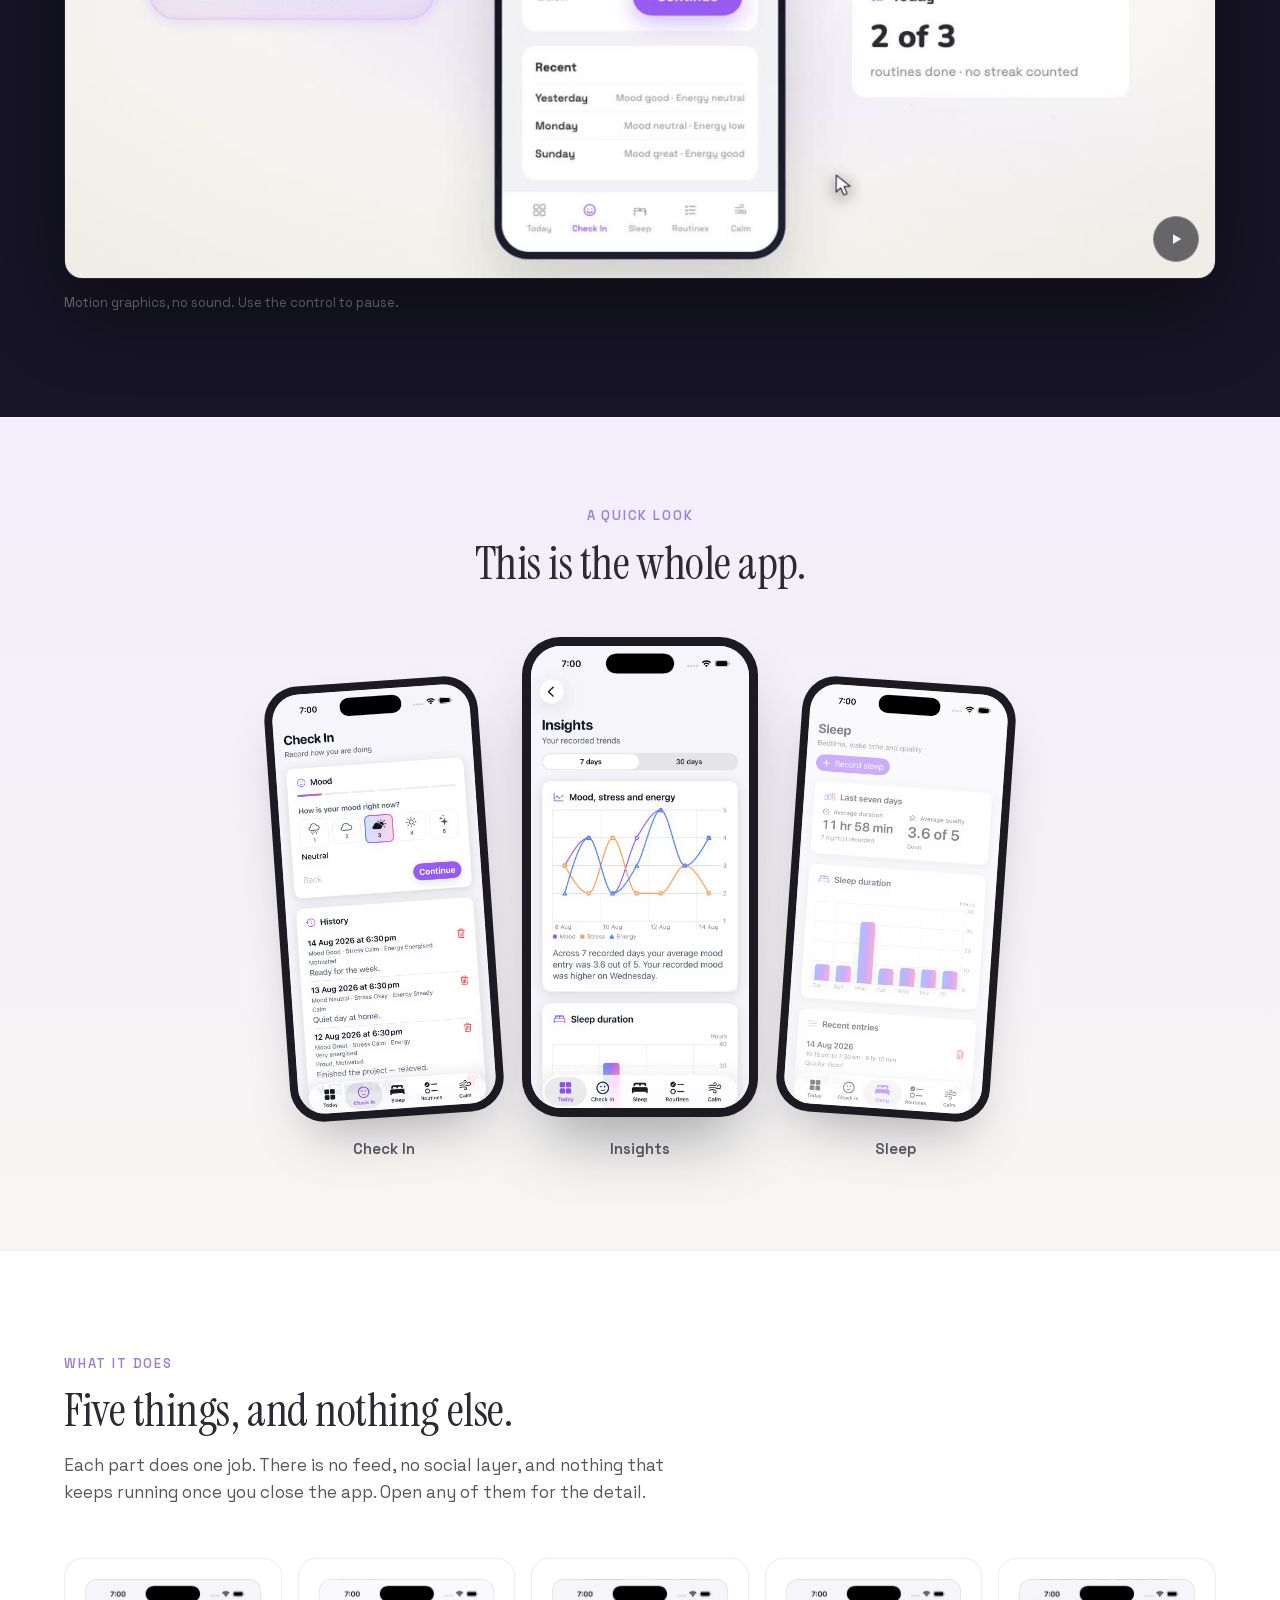
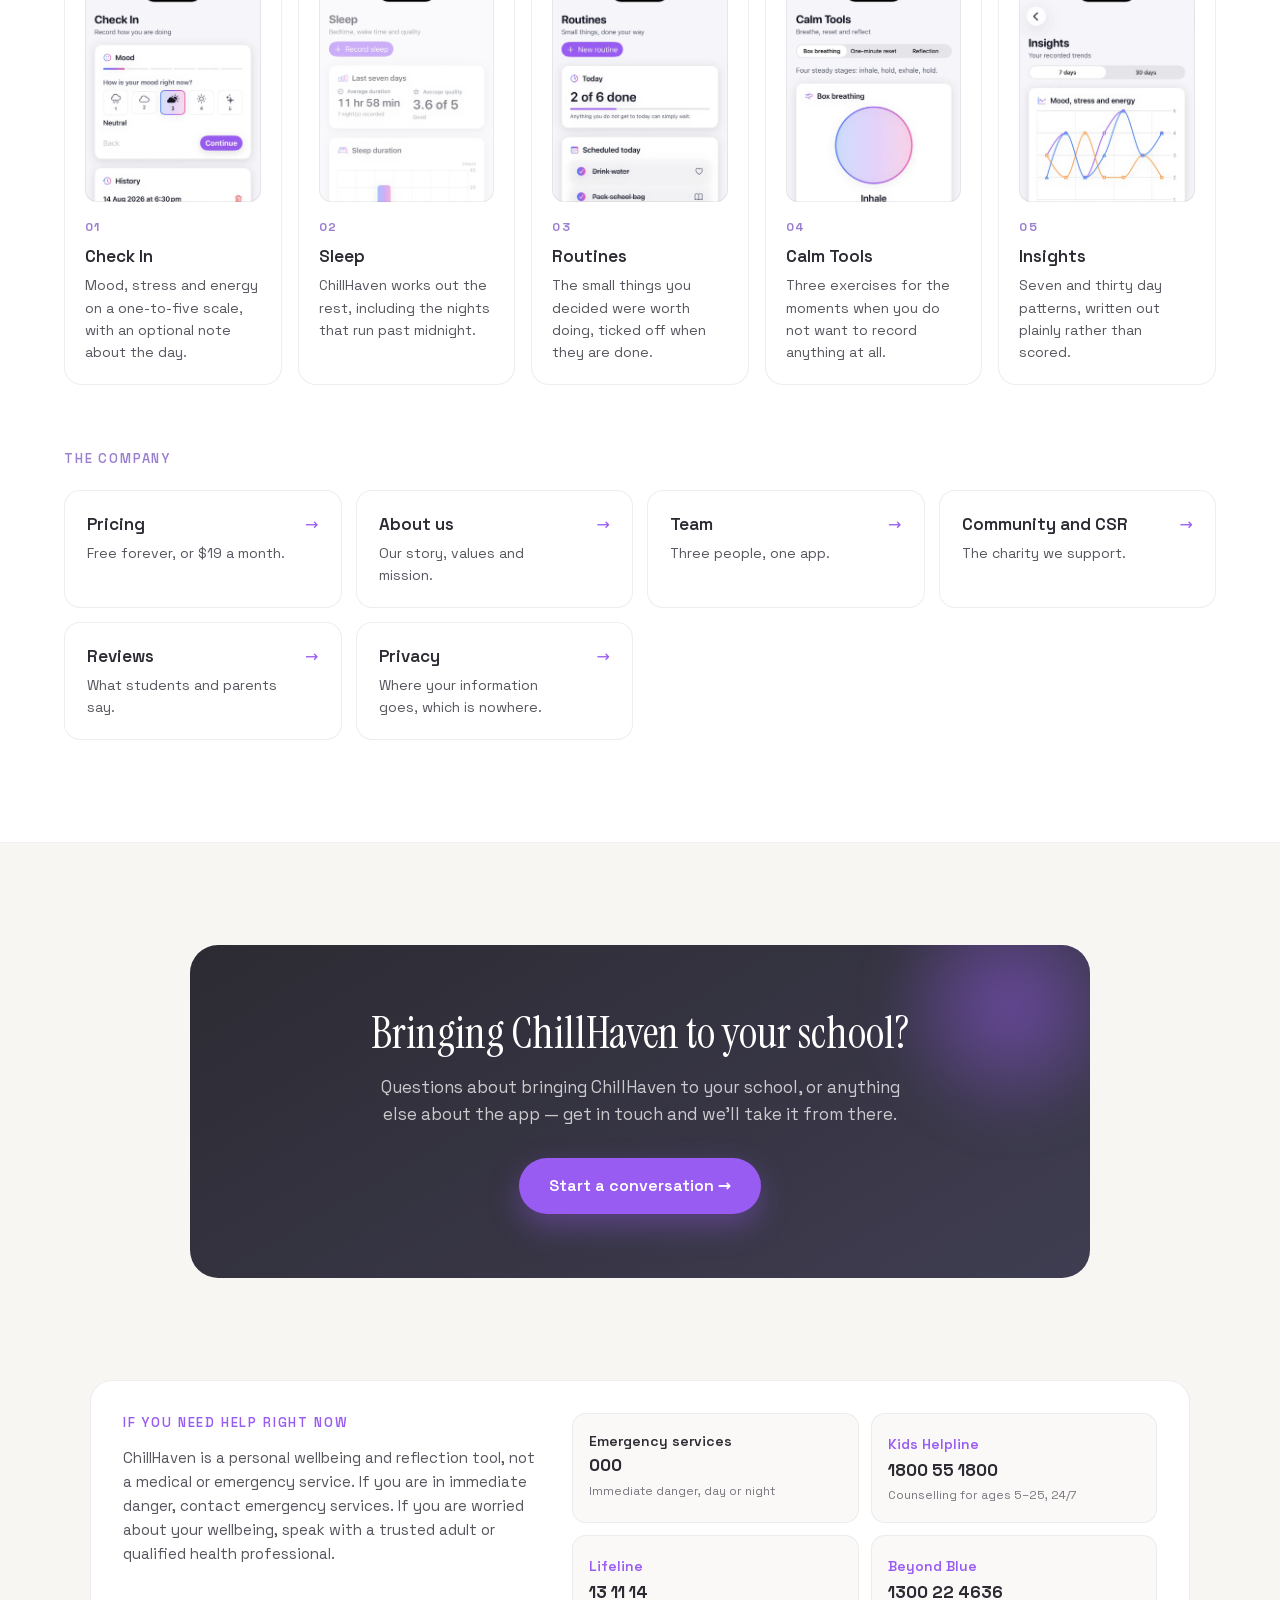
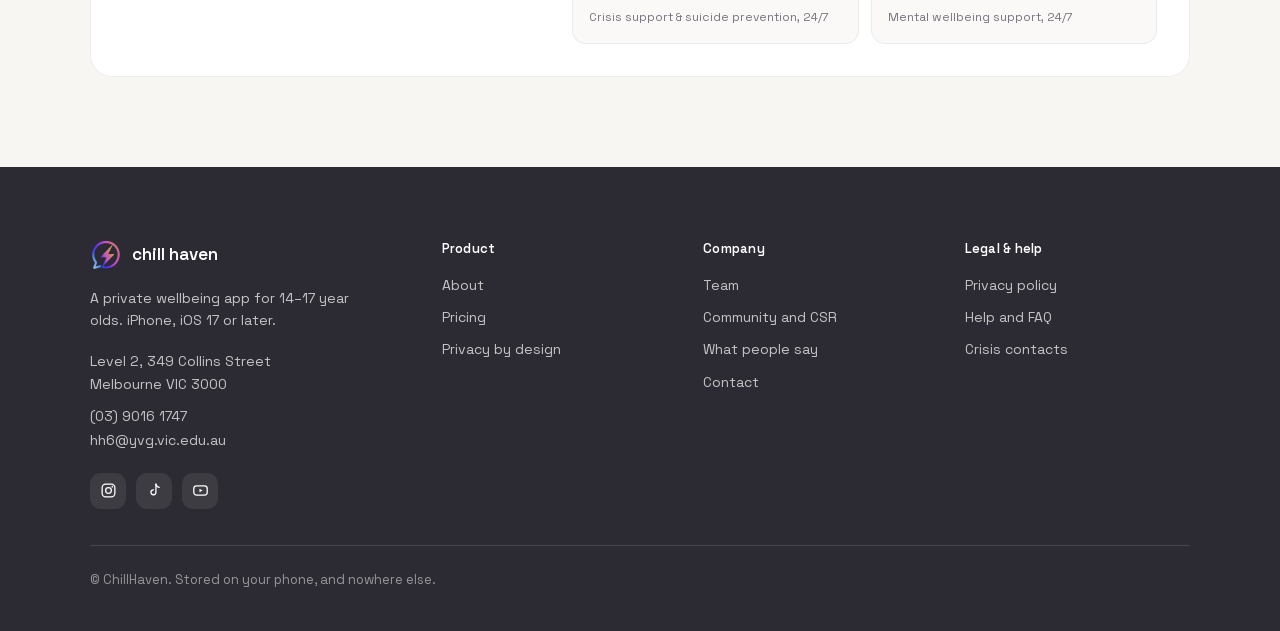
==== commit 6e69ad6d: "Add pricing, reviews and real contact details Working through the additional instructions handed out" ====
--- a/index.html
+++ b/index.html
@@ -461,7 +461,7 @@
       <div style="margin: 18px 0px 0px; font-size: 14px; line-height: 1.7;">
         <div>Level 2, 349 Collins Street<br>Melbourne VIC 3000</div>
         <div style="margin-top: 8px;"><a href="tel:+61390161747" style="color: rgba(255, 255, 255, 0.72);">(03) 9016 1747</a></div>
-        <div><a href="mailto:hello@chillhaven.app" style="color: rgba(255, 255, 255, 0.72);">hello@chillhaven.app</a></div>
+        <div><a href="mailto:hh6@yvg.vic.edu.au" style="color: rgba(255, 255, 255, 0.72);">hh6@yvg.vic.edu.au</a></div>
       </div>
       <div style="display: flex; gap: 10px; margin-top: 20px;">
         <a href="https://www.instagram.com/chillhaven.app" aria-label="ChillHaven on Instagram" style="display: grid; place-items: center; width: 36px; height: 36px; border-radius: 11px; background: rgba(255, 255, 255, 0.08); color: rgb(255, 255, 255);"><svg width="17" height="17" viewBox="0 0 24 24" fill="none" aria-hidden="true"><rect x="3" y="3" width="18" height="18" rx="5" stroke="currentColor" stroke-width="1.8"/><circle cx="12" cy="12" r="4" stroke="currentColor" stroke-width="1.8"/><circle cx="17.4" cy="6.6" r="1.2" fill="currentColor"/></svg></a>
@@ -475,7 +475,7 @@
     </div>
     <div data-dc-tpl="292">
       <p data-dc-tpl="293" style="margin: 0px 0px 14px; font-size: 13px; font-weight: 600; color: rgb(255, 255, 255); letter-spacing: 0.02em;">Company</p>
-      <div data-dc-tpl="294" style="display: flex; flex-direction: column; gap: 10px; font-size: 14px;"><a data-dc-tpl="295" href="team.html" style="color: rgba(255, 255, 255, 0.72);">Team</a><a href="community.html" style="color: rgba(255, 255, 255, 0.72);">Community and CSR</a><a data-dc-tpl="296" href="about.html#voices" style="color: rgba(255, 255, 255, 0.72);">What people say</a><a data-dc-tpl="297" href="support.html#contact" style="color: rgba(255, 255, 255, 0.72);">Contact</a></div>
+      <div data-dc-tpl="294" style="display: flex; flex-direction: column; gap: 10px; font-size: 14px;"><a data-dc-tpl="295" href="team.html" style="color: rgba(255, 255, 255, 0.72);">Team</a><a href="community.html" style="color: rgba(255, 255, 255, 0.72);">Community and CSR</a><a data-dc-tpl="296" href="reviews.html" style="color: rgba(255, 255, 255, 0.72);">What people say</a><a data-dc-tpl="297" href="support.html#contact" style="color: rgba(255, 255, 255, 0.72);">Contact</a></div>
     </div>
     <div data-dc-tpl="298">
       <p data-dc-tpl="299" style="margin: 0px 0px 14px; font-size: 13px; font-weight: 600; color: rgb(255, 255, 255); letter-spacing: 0.02em;">Legal &amp; help</p>
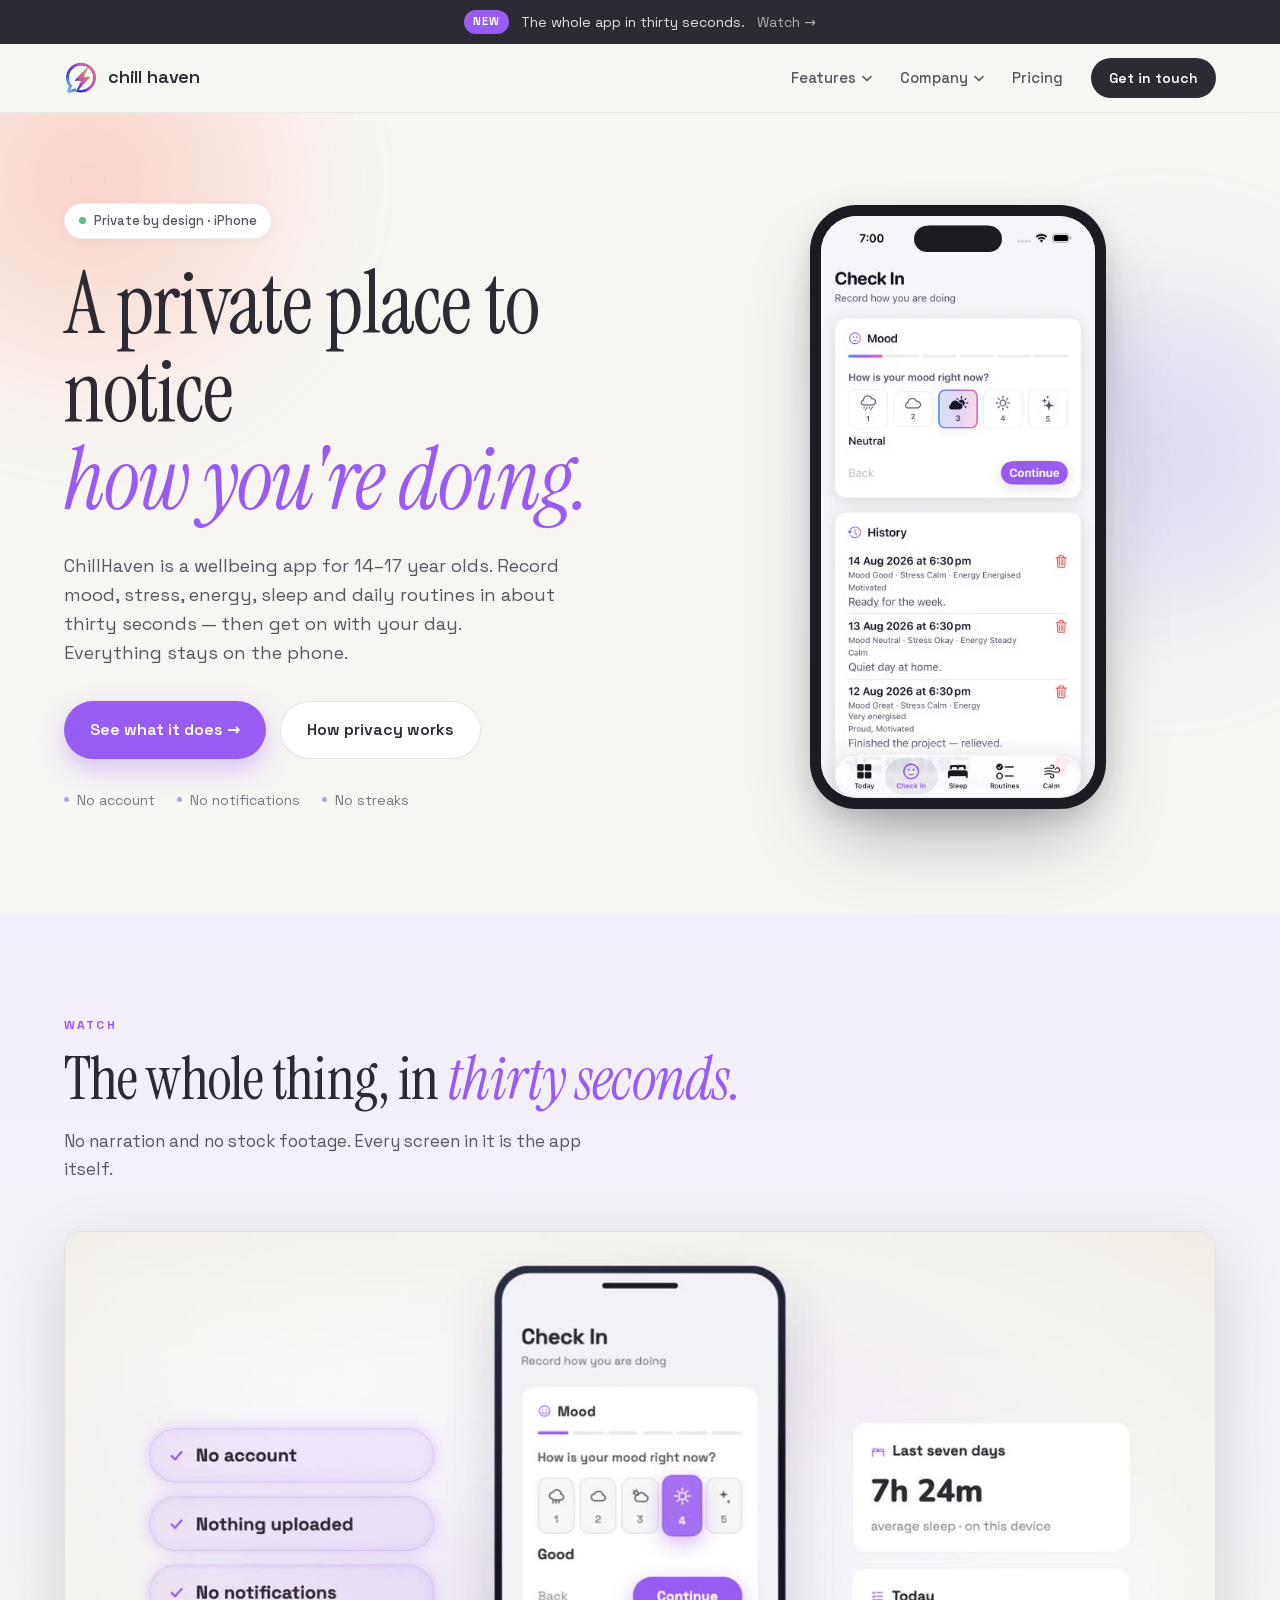
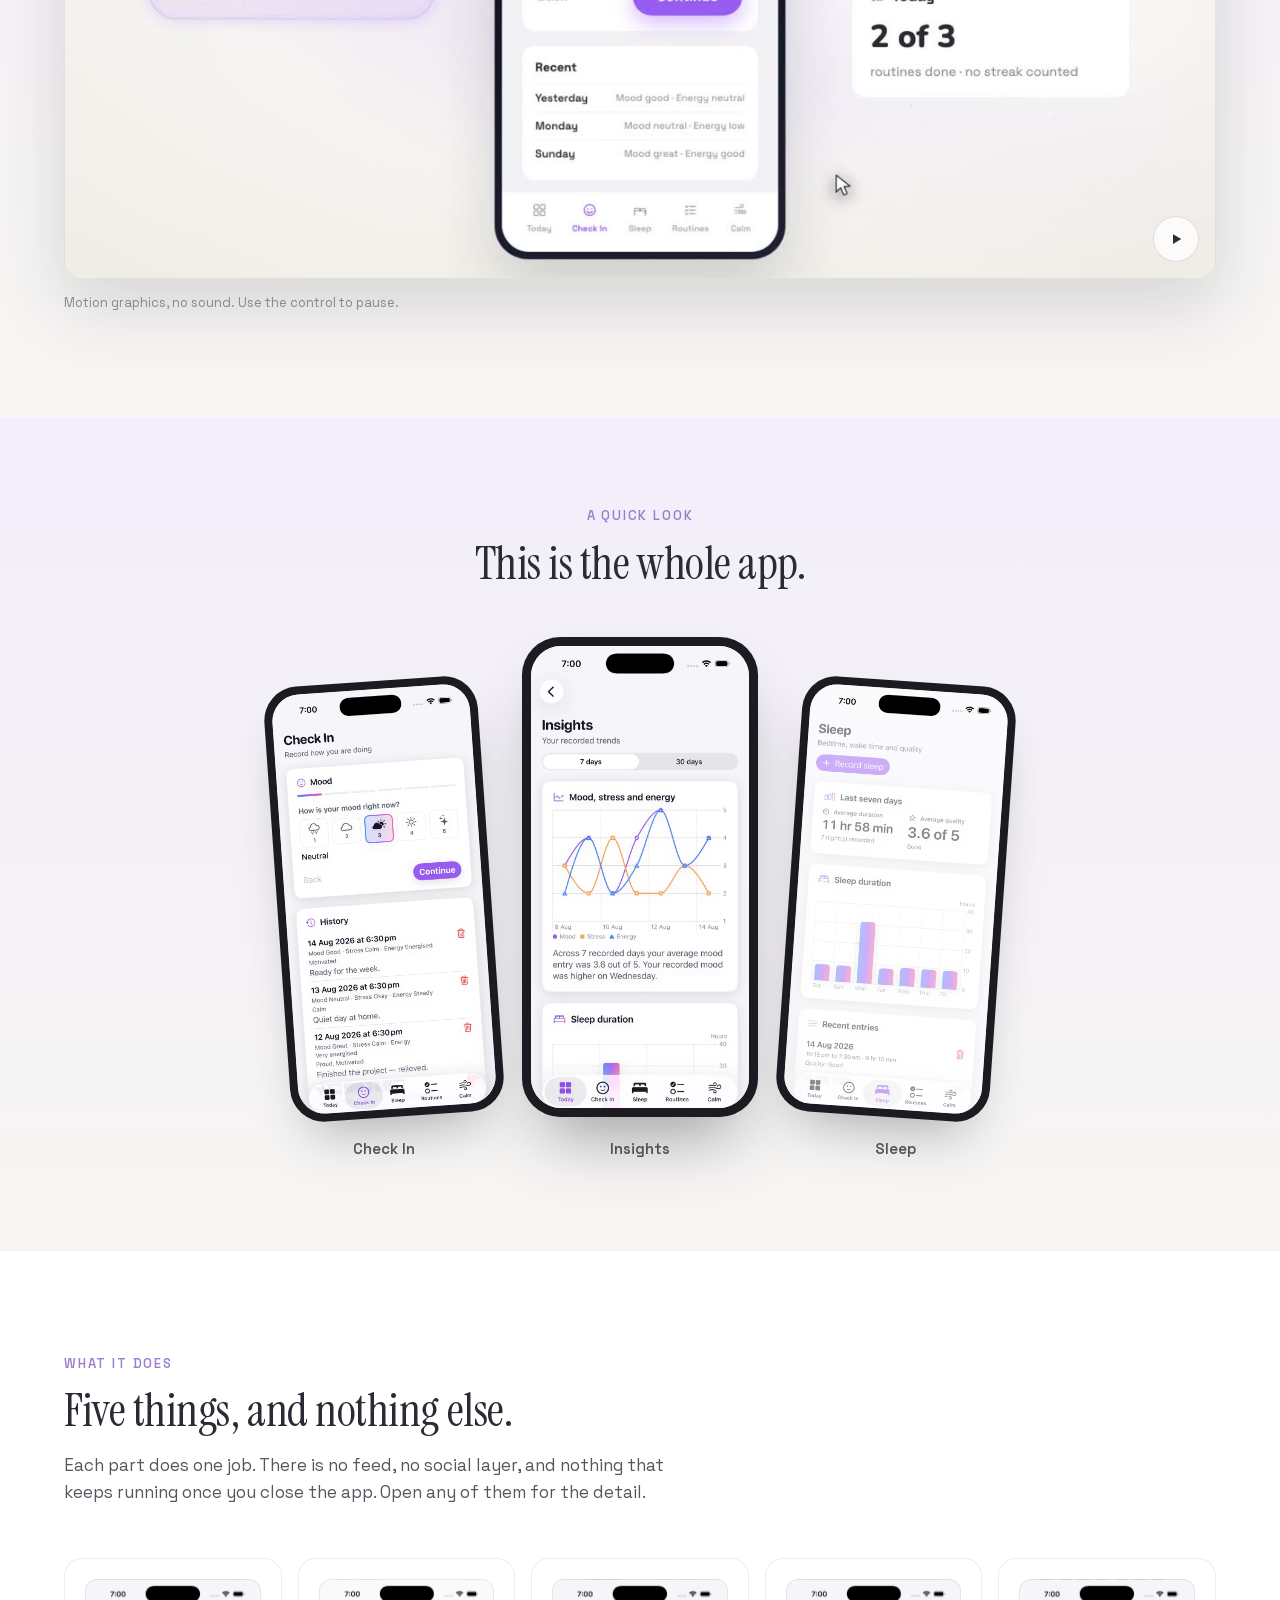
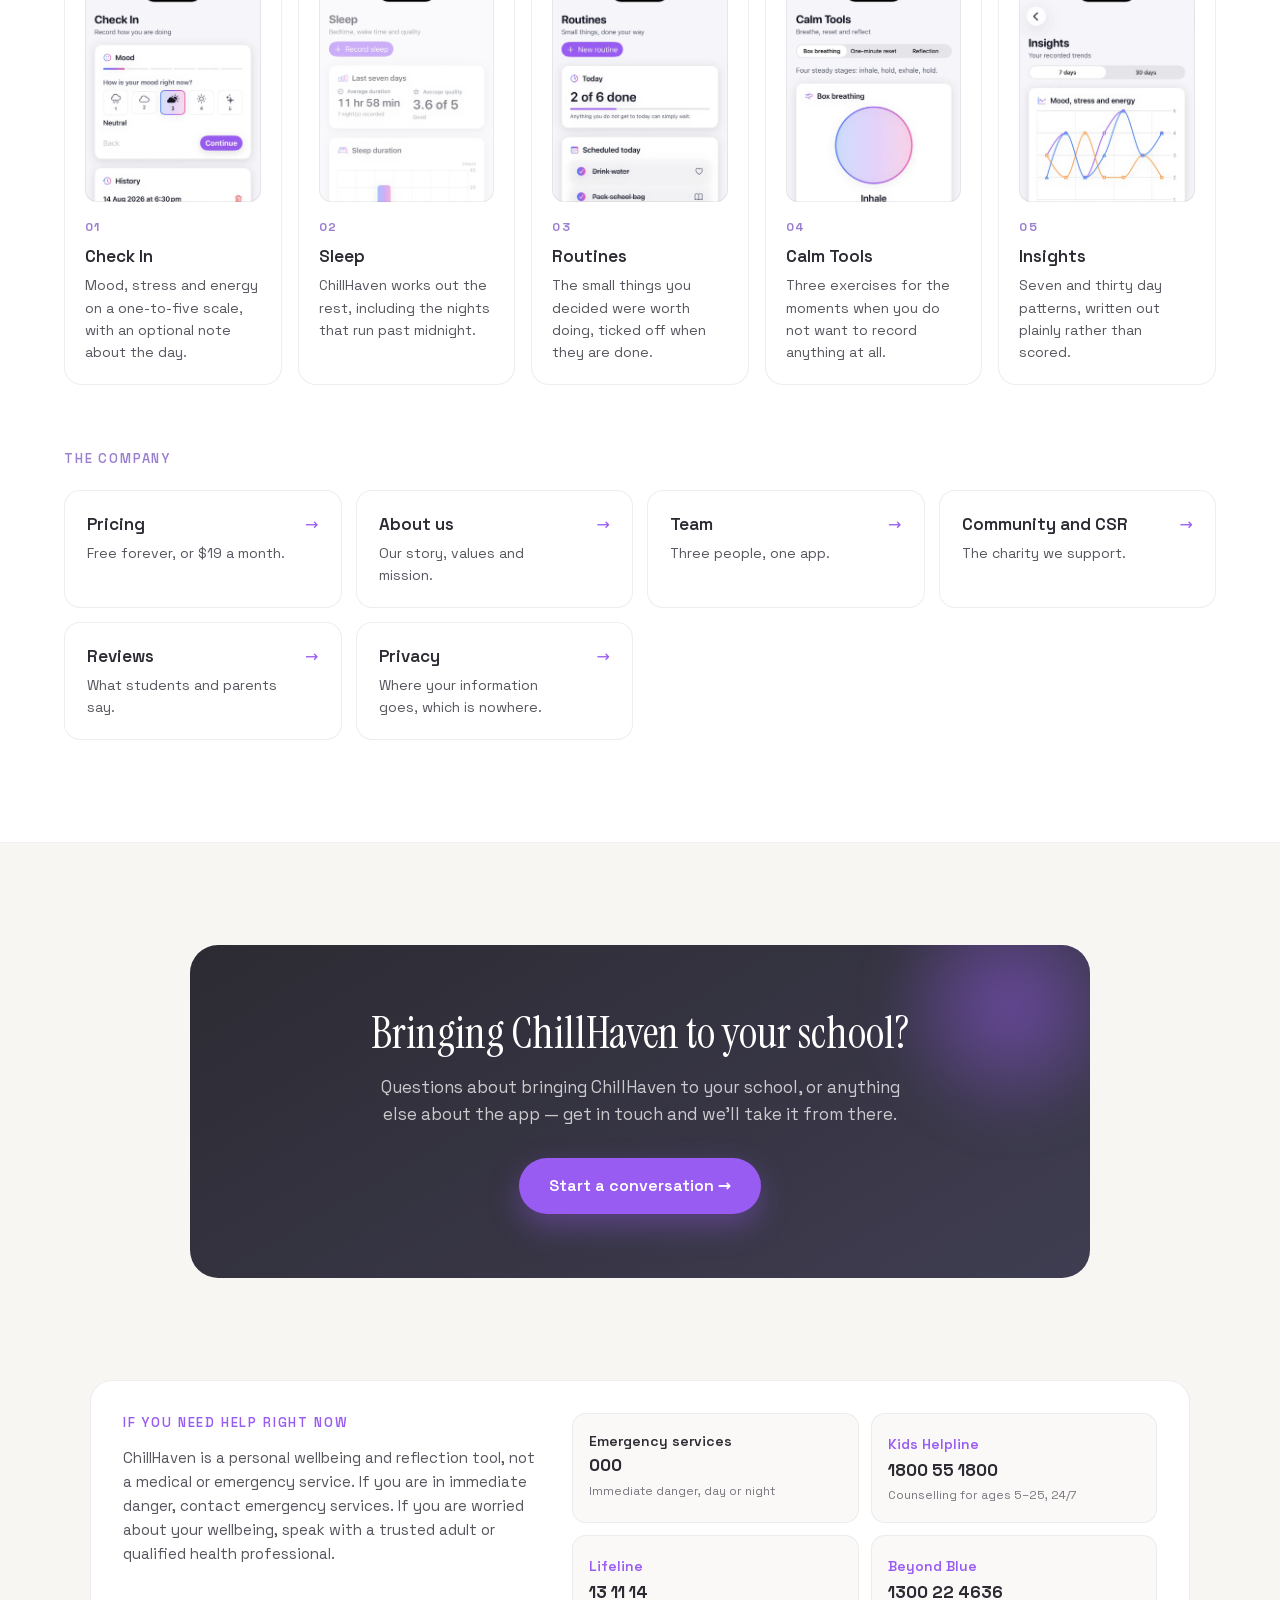
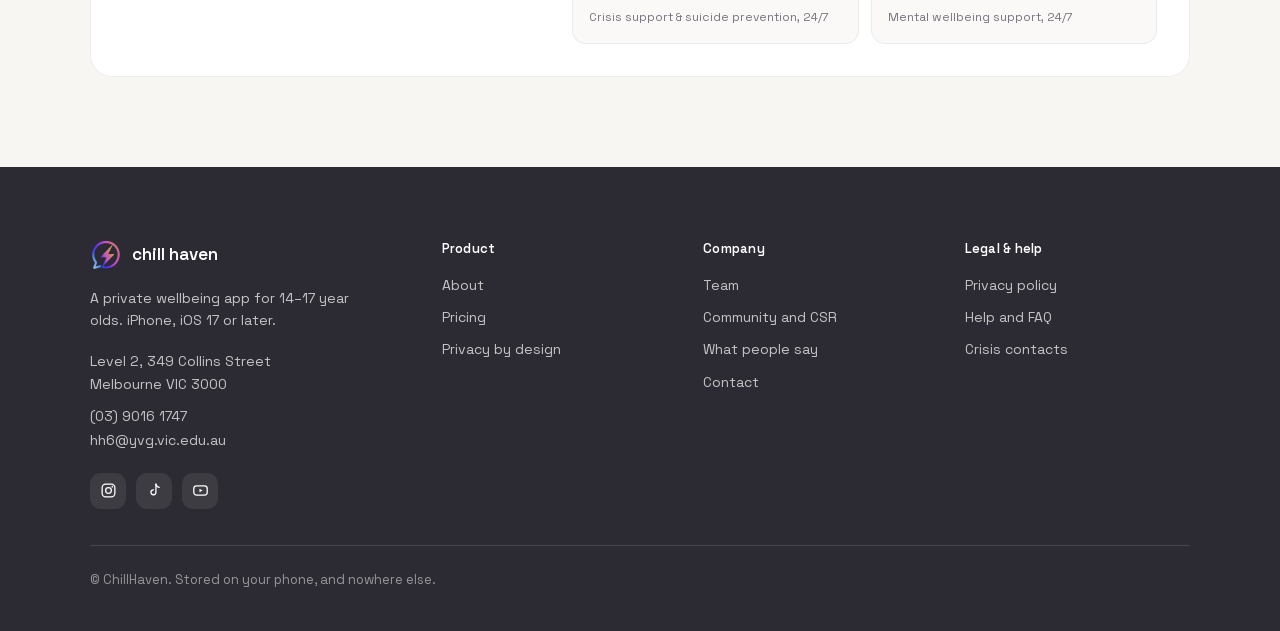
==== commit ba75fe65: "Restore the film section to the site palette The page generator reads its section markup from a snap" ====
--- a/index.html
+++ b/index.html
@@ -330,23 +330,23 @@
         </div>
       </div>
     </div>
-  </div></section><section id="film" style="background: rgb(23, 21, 38); padding: clamp(64px, 8vw, 112px) 0px;">
+  </div></section><section id="film" style="background: linear-gradient(rgb(242, 238, 251), rgb(247, 246, 243)); padding: clamp(64px, 8vw, 112px) 0px;">
   <div style="max-width: 1200px; margin: 0px auto; padding: 0px 24px;">
     <div data-reveal="" style="opacity: 0; transform: translateY(18px); transition: opacity 0.8s cubic-bezier(0.2, 0.7, 0.2, 1), transform 0.8s cubic-bezier(0.2, 0.7, 0.2, 1);">
-      <div style="font-family: 'Space Grotesk', system-ui, sans-serif; font-size: 12px; font-weight: 700; letter-spacing: 0.18em; text-transform: uppercase; color: rgb(178, 142, 245);">Watch</div>
-      <h2 style="margin: 14px 0px 0px; font-family: 'Instrument Serif', serif; font-weight: 400; font-size: clamp(32px, 4.6vw, 60px); line-height: 1.04; letter-spacing: -0.015em; color: rgb(247, 246, 243);">The whole thing, in <span style="font-style: italic; color: rgb(178, 142, 245);">thirty seconds.</span></h2>
-      <p style="margin: 18px 0px 0px; max-width: 560px; font-family: 'Space Grotesk', system-ui, sans-serif; font-size: 17px; line-height: 1.62; color: rgba(247, 246, 243, 0.62);">No narration and no stock footage. Every screen in it is the app itself.</p>
+      <div style="font-family: 'Space Grotesk', system-ui, sans-serif; font-size: 12px; font-weight: 700; letter-spacing: 0.18em; text-transform: uppercase; color: rgb(153, 92, 242);">Watch</div>
+      <h2 style="margin: 14px 0px 0px; font-family: 'Instrument Serif', serif; font-weight: 400; font-size: clamp(32px, 4.6vw, 60px); line-height: 1.04; letter-spacing: -0.015em; color: rgb(44, 43, 51);">The whole thing, in <span style="font-style: italic; color: rgb(153, 92, 242);">thirty seconds.</span></h2>
+      <p style="margin: 18px 0px 0px; max-width: 560px; font-family: 'Space Grotesk', system-ui, sans-serif; font-size: 17px; line-height: 1.62; color: rgb(87, 86, 95);">No narration and no stock footage. Every screen in it is the app itself.</p>
     </div>
 
     <figure data-reveal="" data-reveal-delay="120" style="margin: clamp(30px, 4vw, 48px) 0px 0px; opacity: 0; transform: translateY(22px); transition: opacity 0.8s cubic-bezier(0.2, 0.7, 0.2, 1) 120ms, transform 0.8s cubic-bezier(0.2, 0.7, 0.2, 1) 120ms;">
-      <div style="position: relative; aspect-ratio: 16 / 9; border-radius: clamp(10px, 1.4vw, 18px); overflow: hidden; background: rgb(11, 13, 20); border: 1px solid rgba(247, 246, 243, 0.1); box-shadow: rgba(0, 0, 0, 0.45) 0px 30px 80px;">
+      <div style="position: relative; aspect-ratio: 16 / 9; border-radius: clamp(10px, 1.4vw, 18px); overflow: hidden; background: rgb(247, 246, 243); border: 1px solid rgba(44, 43, 51, 0.1); box-shadow: rgba(44, 43, 51, 0.16) 0px 26px 70px;">
         <video id="ch-film" src="assets/film.mp4" poster="assets/film-poster.jpg" width="1920" height="1080" muted loop playsinline preload="metadata" aria-label="A thirty second film showing the ChillHaven app: checking in, sleep, routines and insights." style="width: 100%; height: 100%; object-fit: cover; display: block;"></video>
-        <button id="ch-film-btn" type="button" aria-label="Play the film" data-state="paused" style="position: absolute; right: 16px; bottom: 16px; width: 46px; height: 46px; display: grid; place-items: center; border: 1px solid rgba(247, 246, 243, 0.24); border-radius: 999px; background: rgba(11, 13, 20, 0.6); backdrop-filter: blur(10px); -webkit-backdrop-filter: blur(10px); color: rgb(247, 246, 243); cursor: pointer; padding: 0px;">
+        <button id="ch-film-btn" type="button" aria-label="Play the film" data-state="paused" style="position: absolute; right: 16px; bottom: 16px; width: 46px; height: 46px; display: grid; place-items: center; border: 1px solid rgba(44, 43, 51, 0.14); border-radius: 999px; background: rgba(255, 255, 255, 0.78); backdrop-filter: blur(10px); -webkit-backdrop-filter: blur(10px); color: rgb(44, 43, 51); cursor: pointer; padding: 0px;">
           <svg class="ch-i-play" viewBox="0 0 24 24" width="18" height="18" aria-hidden="true"><path d="M8 5.5v13l11-6.5z" fill="currentColor"></path></svg>
           <svg class="ch-i-pause" viewBox="0 0 24 24" width="18" height="18" aria-hidden="true" style="display: none;"><path d="M8 5h3v14H8zm5 0h3v14h-3z" fill="currentColor"></path></svg>
         </button>
       </div>
-      <figcaption style="margin: 14px 0px 0px; font-family: 'Space Grotesk', system-ui, sans-serif; font-size: 13px; color: rgba(247, 246, 243, 0.44);">Motion graphics, no sound. Use the control to pause.</figcaption>
+      <figcaption style="margin: 14px 0px 0px; font-family: 'Space Grotesk', system-ui, sans-serif; font-size: 13px; color: rgba(44, 43, 51, 0.5);">Motion graphics, no sound. Use the control to pause.</figcaption>
     </figure>
   </div>
 </section><section data-dc-tpl="47" style="background: linear-gradient(rgb(242, 238, 251), rgb(247, 246, 243)); padding: clamp(56px, 7vw, 96px) 0px;">
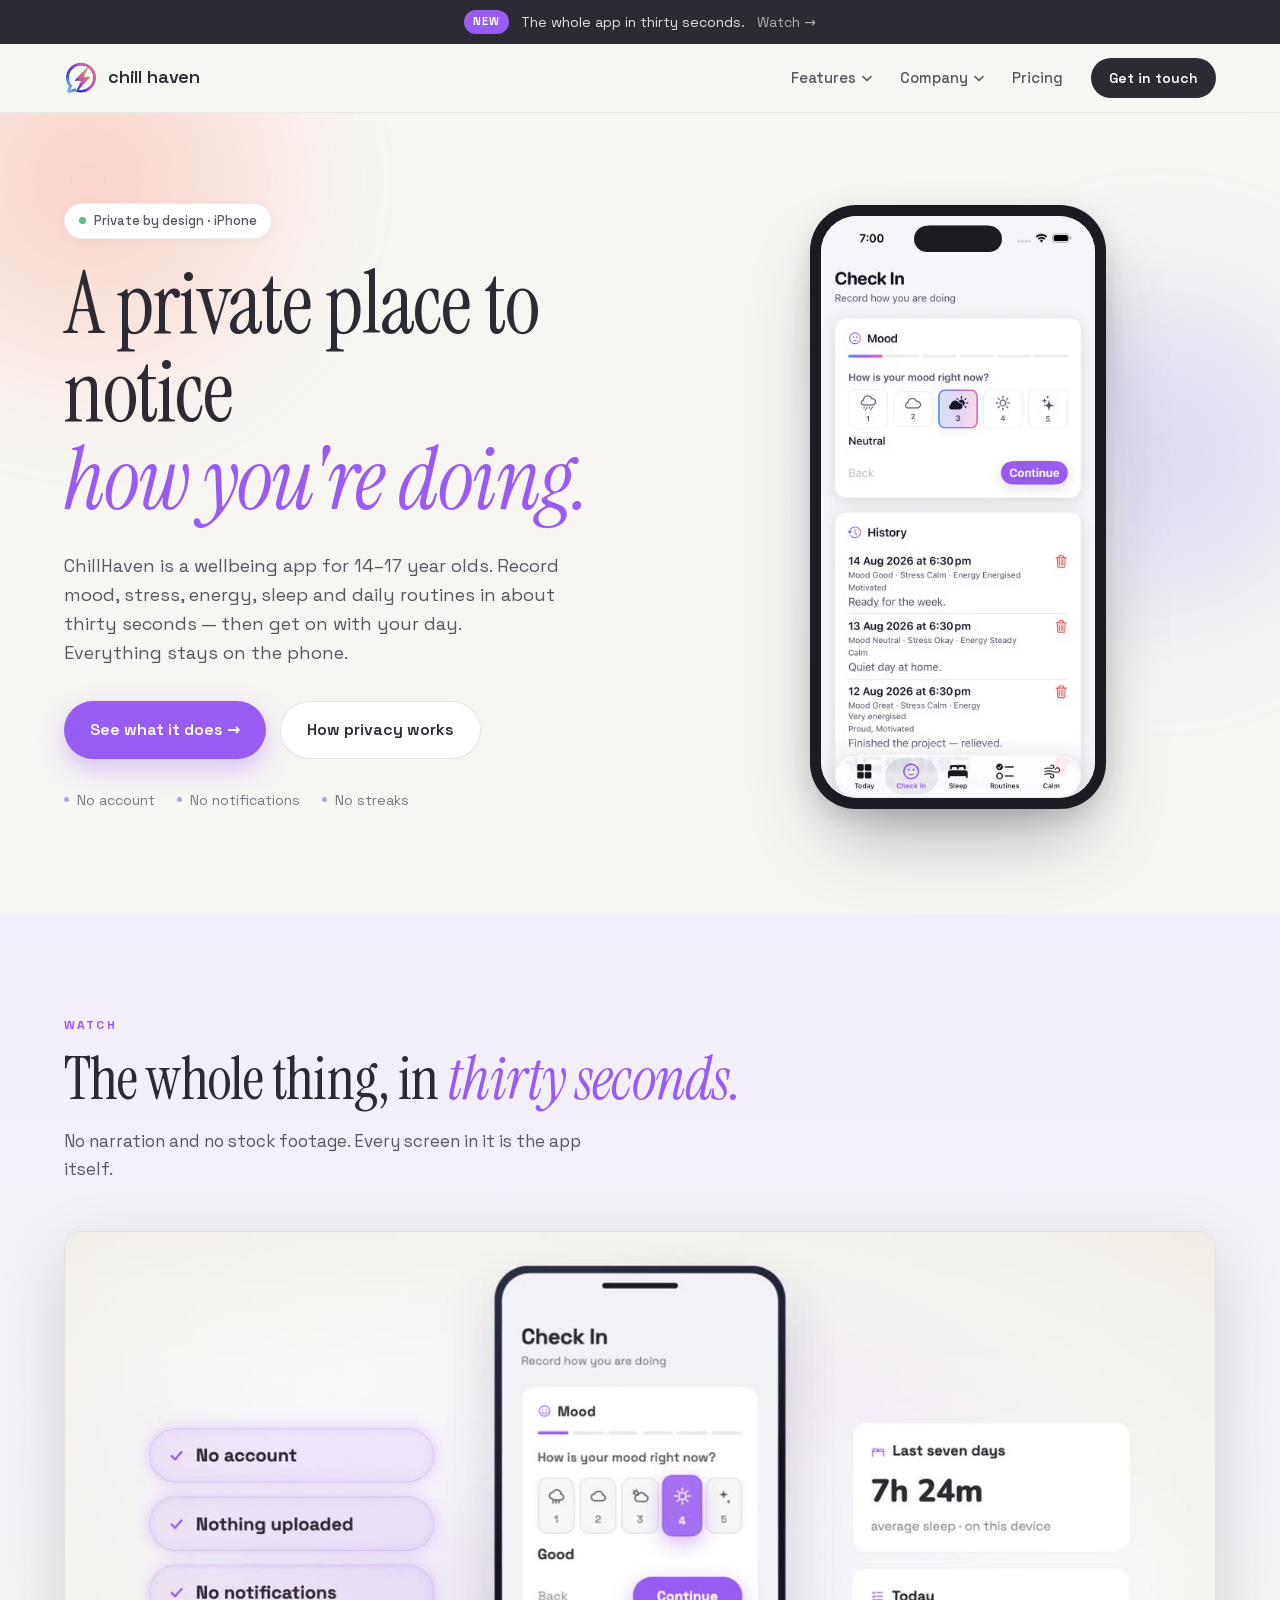
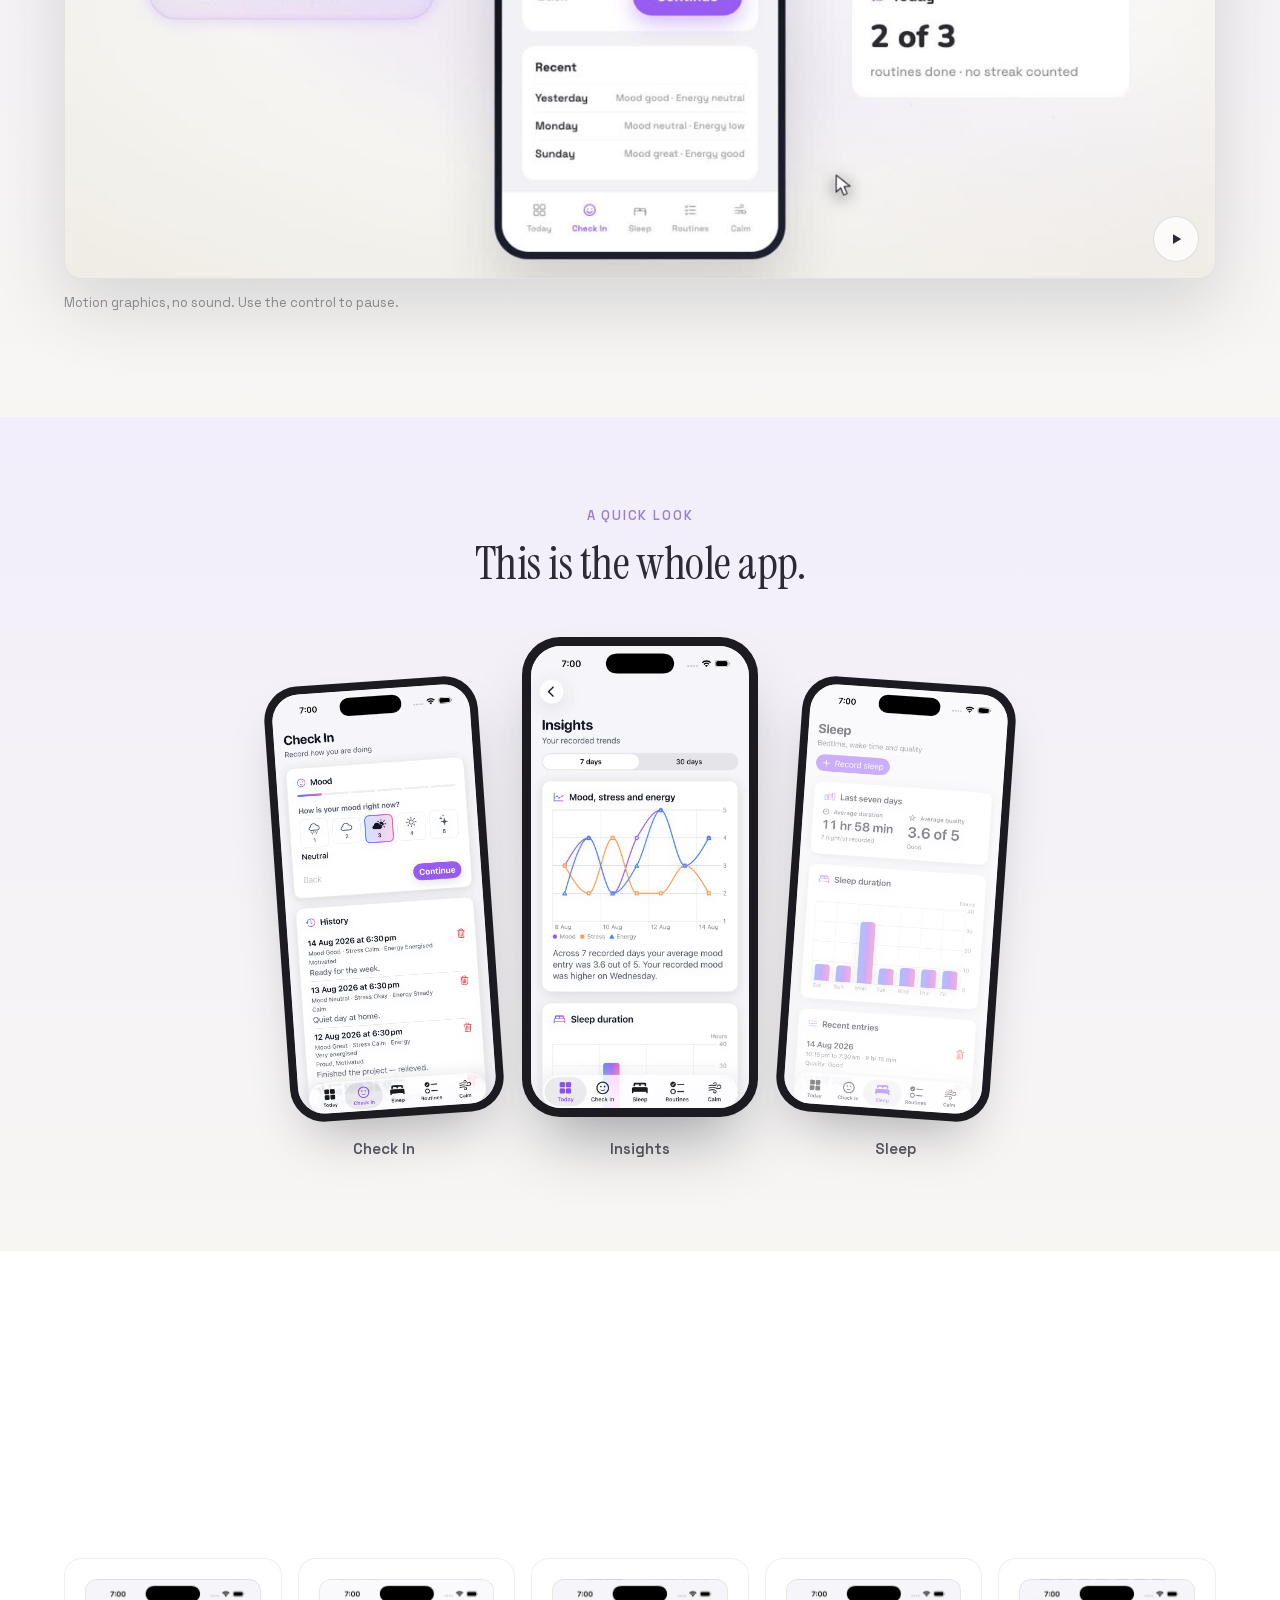
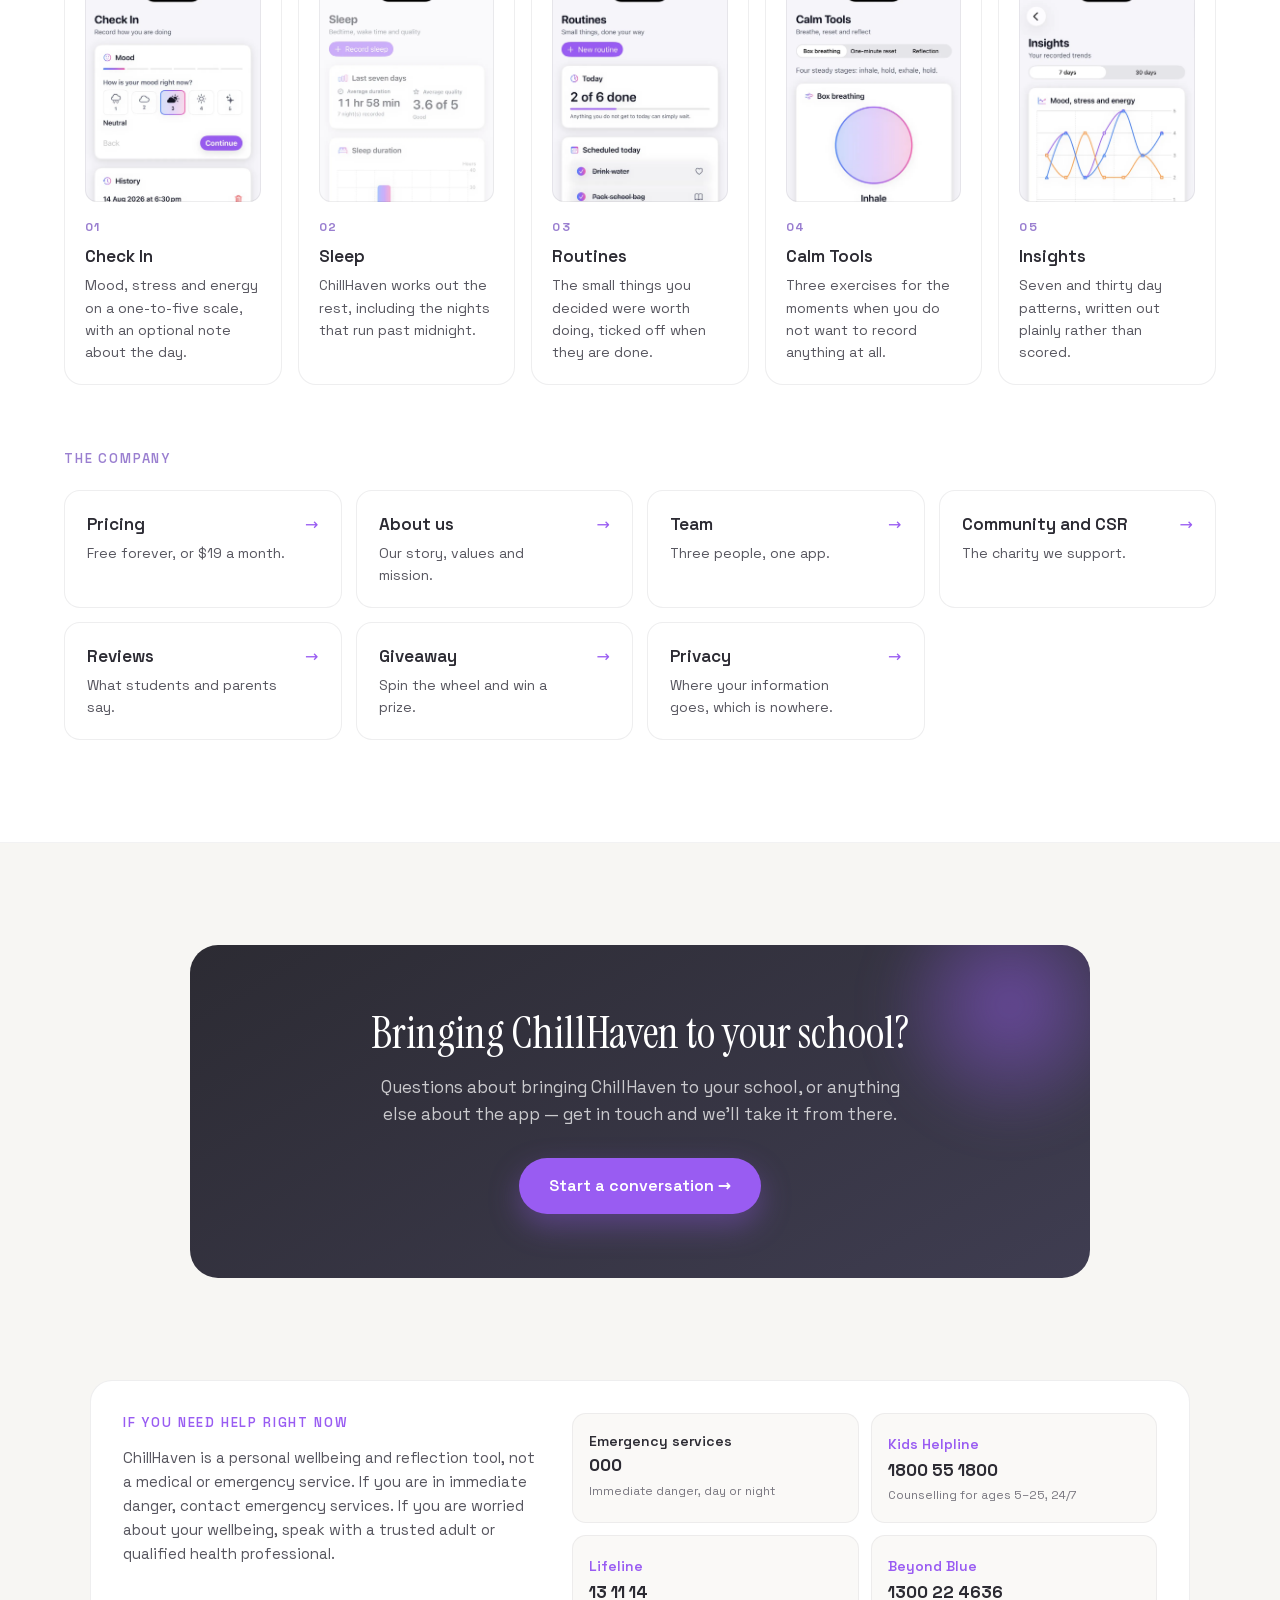
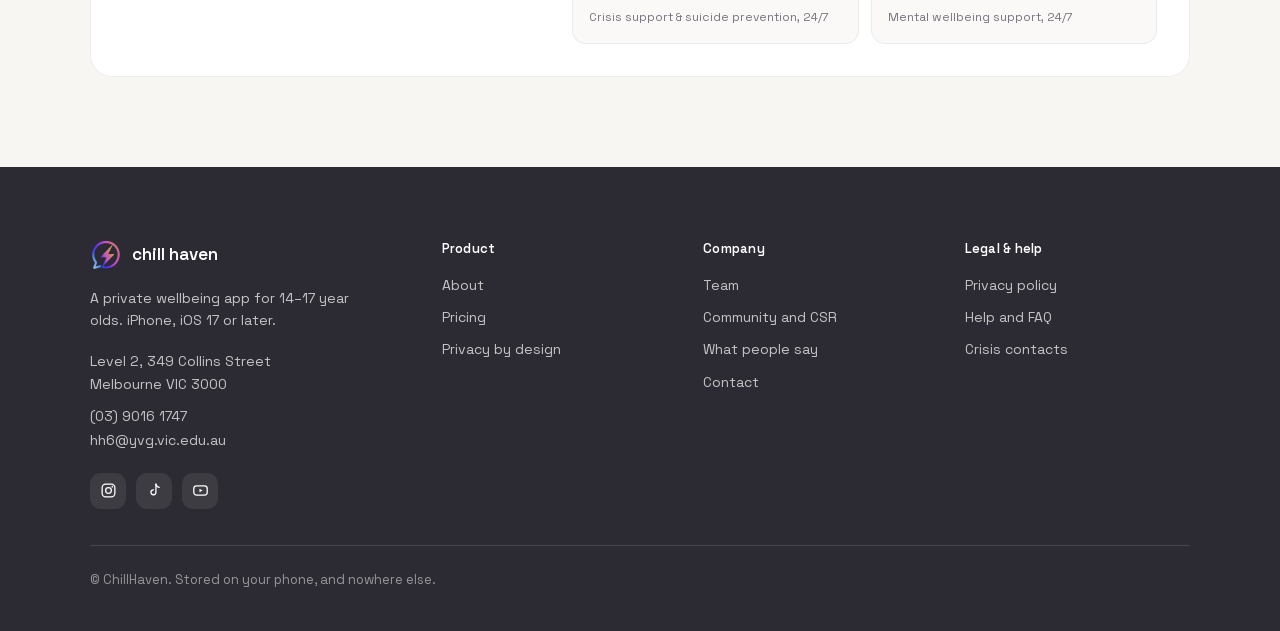
==== commit e7289098: "Add the prize wheel giveaway and its QR code A trade-display entry point: scan the code, join the ma" ====
--- a/index.html
+++ b/index.html
@@ -284,7 +284,7 @@
         <button class="ch-menu-t" type="button">Company<svg width="10" height="7" viewBox="0 0 10 7" fill="none" aria-hidden="true"><path d="M1 1.5 5 5.5 9 1.5" stroke="currentColor" stroke-width="1.6" stroke-linecap="round" stroke-linejoin="round"/></svg></button>
         <div class="ch-menu-p">
           <p class="ch-menu-h">Company</p>
-          <div class="ch-menu-g"><a href="about.html"><span class="ch-dot">A</span><span><strong>About us</strong><em>Our story, values and mission</em></span></a><a href="team.html"><span class="ch-dot">T</span><span><strong>Team</strong><em>Three people, one app</em></span></a><a href="community.html"><span class="ch-dot">C</span><span><strong>Community and CSR</strong><em>The charity we support</em></span></a><a href="reviews.html"><span class="ch-dot">R</span><span><strong>Reviews</strong><em>What students and parents say</em></span></a><a href="support.html"><span class="ch-dot">H</span><span><strong>Help and FAQ</strong><em>Common questions, answered</em></span></a><a href="privacy.html"><span class="ch-dot">P</span><span><strong>Privacy</strong><em>Where your information goes</em></span></a></div>
+          <div class="ch-menu-g"><a href="about.html"><span class="ch-dot">A</span><span><strong>About us</strong><em>Our story, values and mission</em></span></a><a href="team.html"><span class="ch-dot">T</span><span><strong>Team</strong><em>Three people, one app</em></span></a><a href="community.html"><span class="ch-dot">C</span><span><strong>Community and CSR</strong><em>The charity we support</em></span></a><a href="reviews.html"><span class="ch-dot">R</span><span><strong>Reviews</strong><em>What students and parents say</em></span></a><a href="win.html"><span class="ch-dot">G</span><span><strong>Giveaway</strong><em>Spin the wheel, win a prize</em></span></a><a href="support.html"><span class="ch-dot">H</span><span><strong>Help and FAQ</strong><em>Common questions, answered</em></span></a><a href="privacy.html"><span class="ch-dot">P</span><span><strong>Privacy</strong><em>Where your information goes</em></span></a></div>
         </div>
       </div>
       <a class="ch-link" href="pricing.html">Pricing</a>
@@ -425,6 +425,9 @@
       </a><a href="reviews.html" style="display: flex; align-items: baseline; justify-content: space-between; gap: 18px; padding: 20px 22px; border-radius: 16px; border: 1px solid rgba(44, 43, 51, 0.08); background: rgb(255, 255, 255); color: rgb(44, 43, 51);">
         <span><strong style="display: block; font-size: 17px; font-weight: 600;">Reviews</strong><span style="display: block; margin-top: 4px; font-size: 14px; color: rgb(87, 86, 95);">What students and parents say.</span></span>
         <span style="color: rgb(153, 92, 242); font-size: 16px;">&rarr;</span>
+      </a><a href="win.html" style="display: flex; align-items: baseline; justify-content: space-between; gap: 18px; padding: 20px 22px; border-radius: 16px; border: 1px solid rgba(44, 43, 51, 0.08); background: rgb(255, 255, 255); color: rgb(44, 43, 51);">
+        <span><strong style="display: block; font-size: 17px; font-weight: 600;">Giveaway</strong><span style="display: block; margin-top: 4px; font-size: 14px; color: rgb(87, 86, 95);">Spin the wheel and win a prize.</span></span>
+        <span style="color: rgb(153, 92, 242); font-size: 16px;">&rarr;</span>
       </a><a href="privacy.html" style="display: flex; align-items: baseline; justify-content: space-between; gap: 18px; padding: 20px 22px; border-radius: 16px; border: 1px solid rgba(44, 43, 51, 0.08); background: rgb(255, 255, 255); color: rgb(44, 43, 51);">
         <span><strong style="display: block; font-size: 17px; font-weight: 600;">Privacy</strong><span style="display: block; margin-top: 4px; font-size: 14px; color: rgb(87, 86, 95);">Where your information goes, which is nowhere.</span></span>
         <span style="color: rgb(153, 92, 242); font-size: 16px;">&rarr;</span>
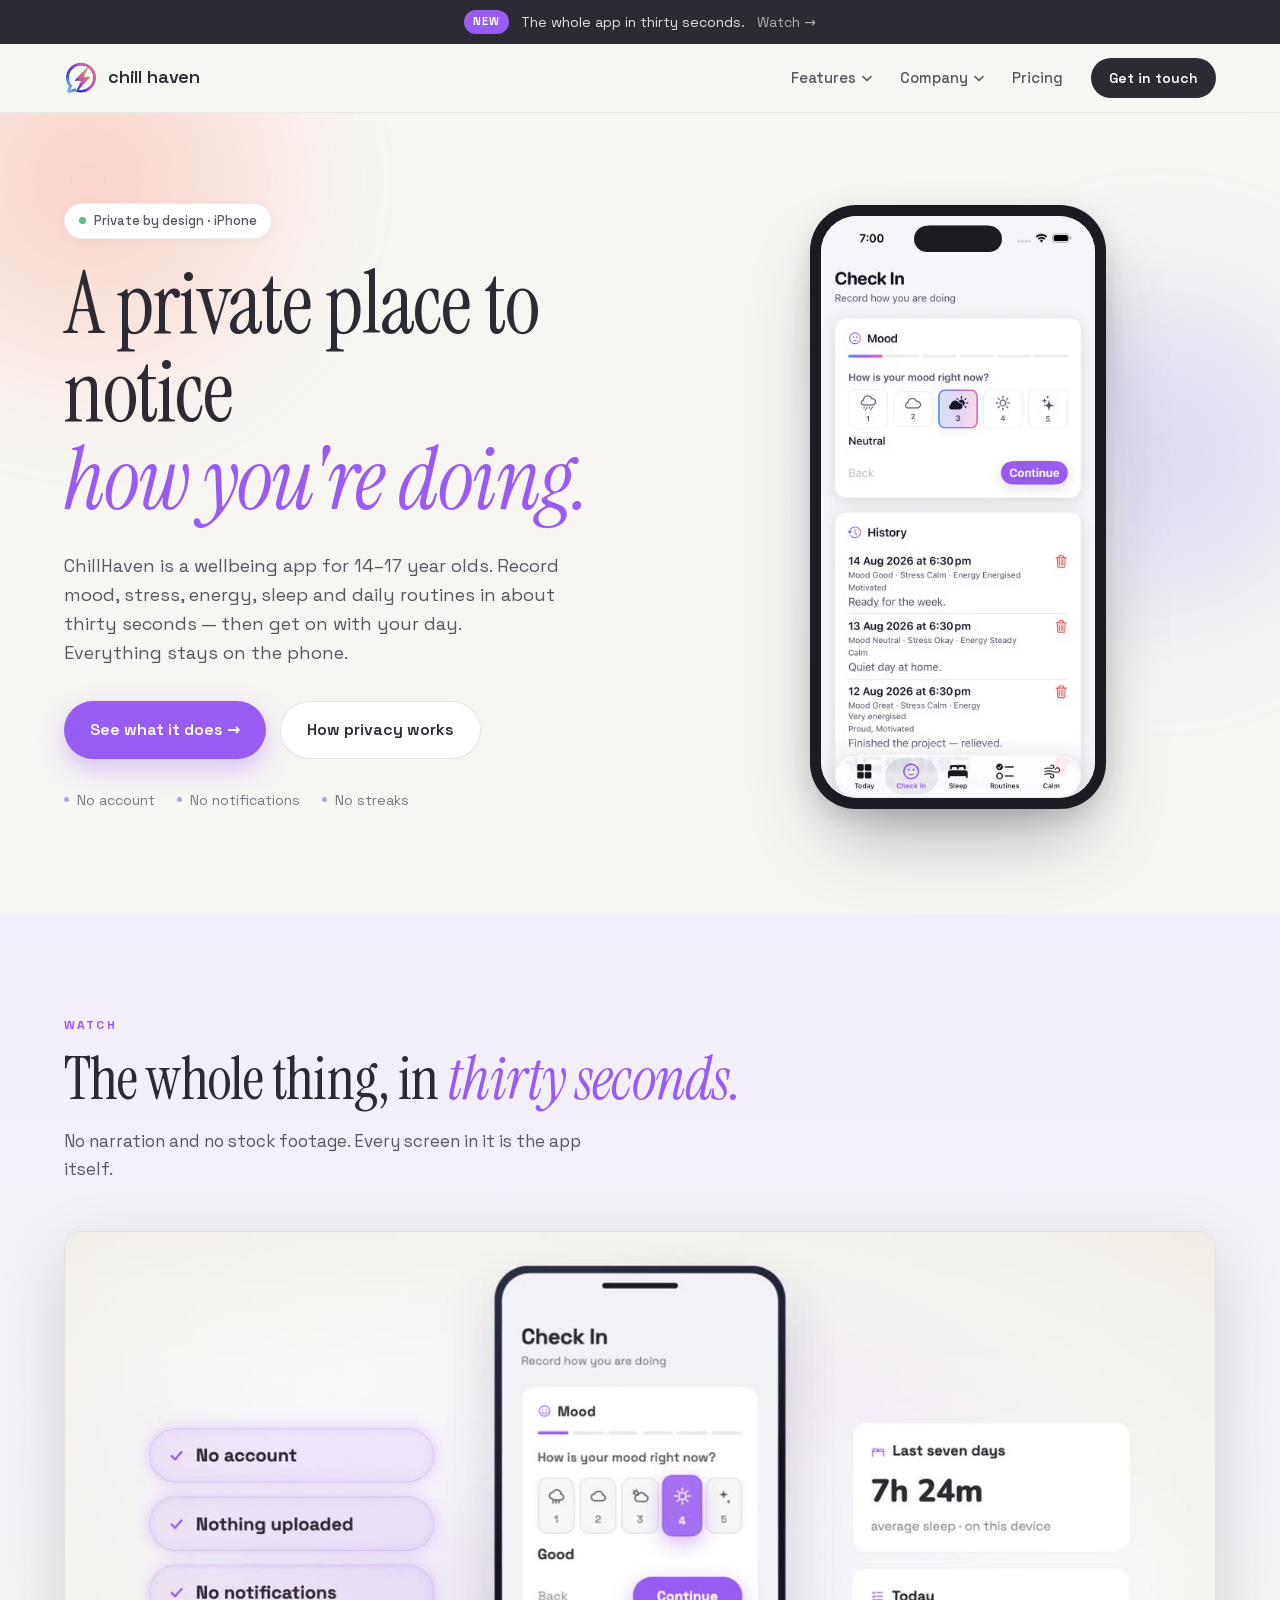
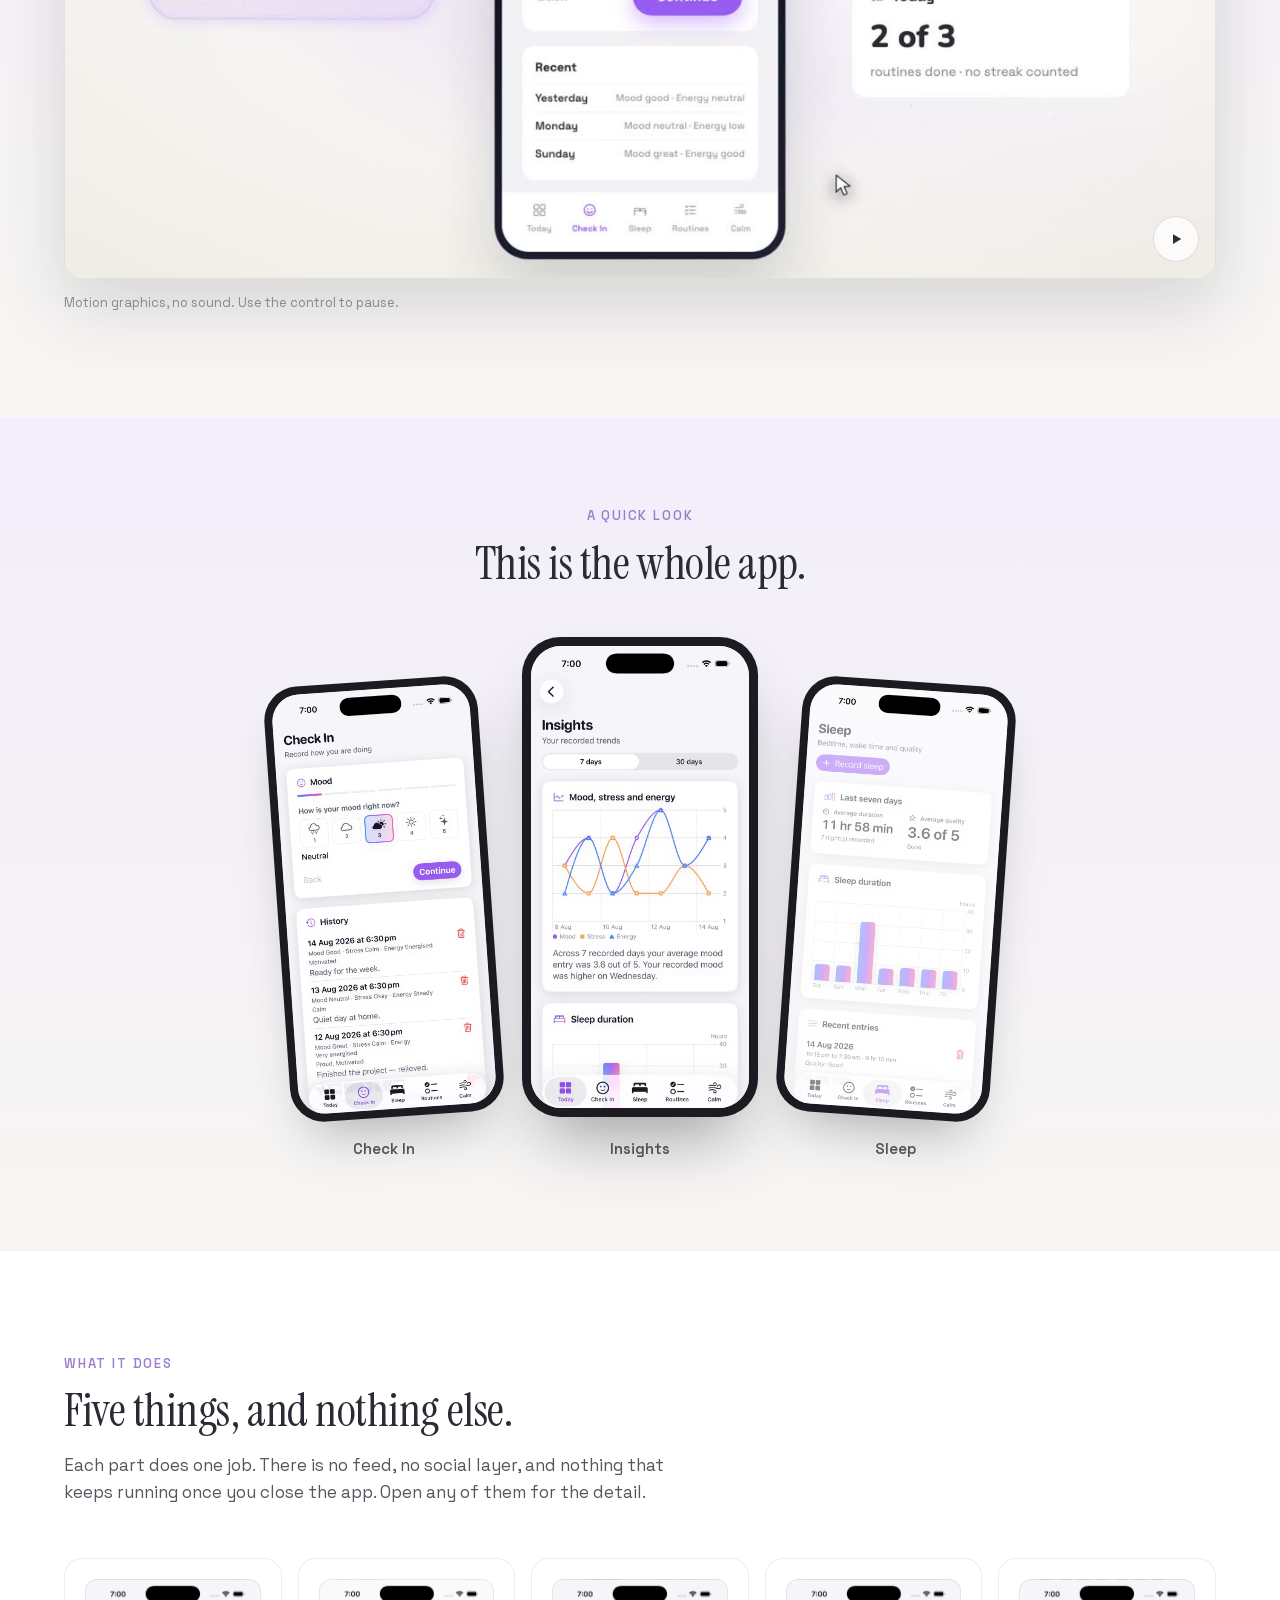
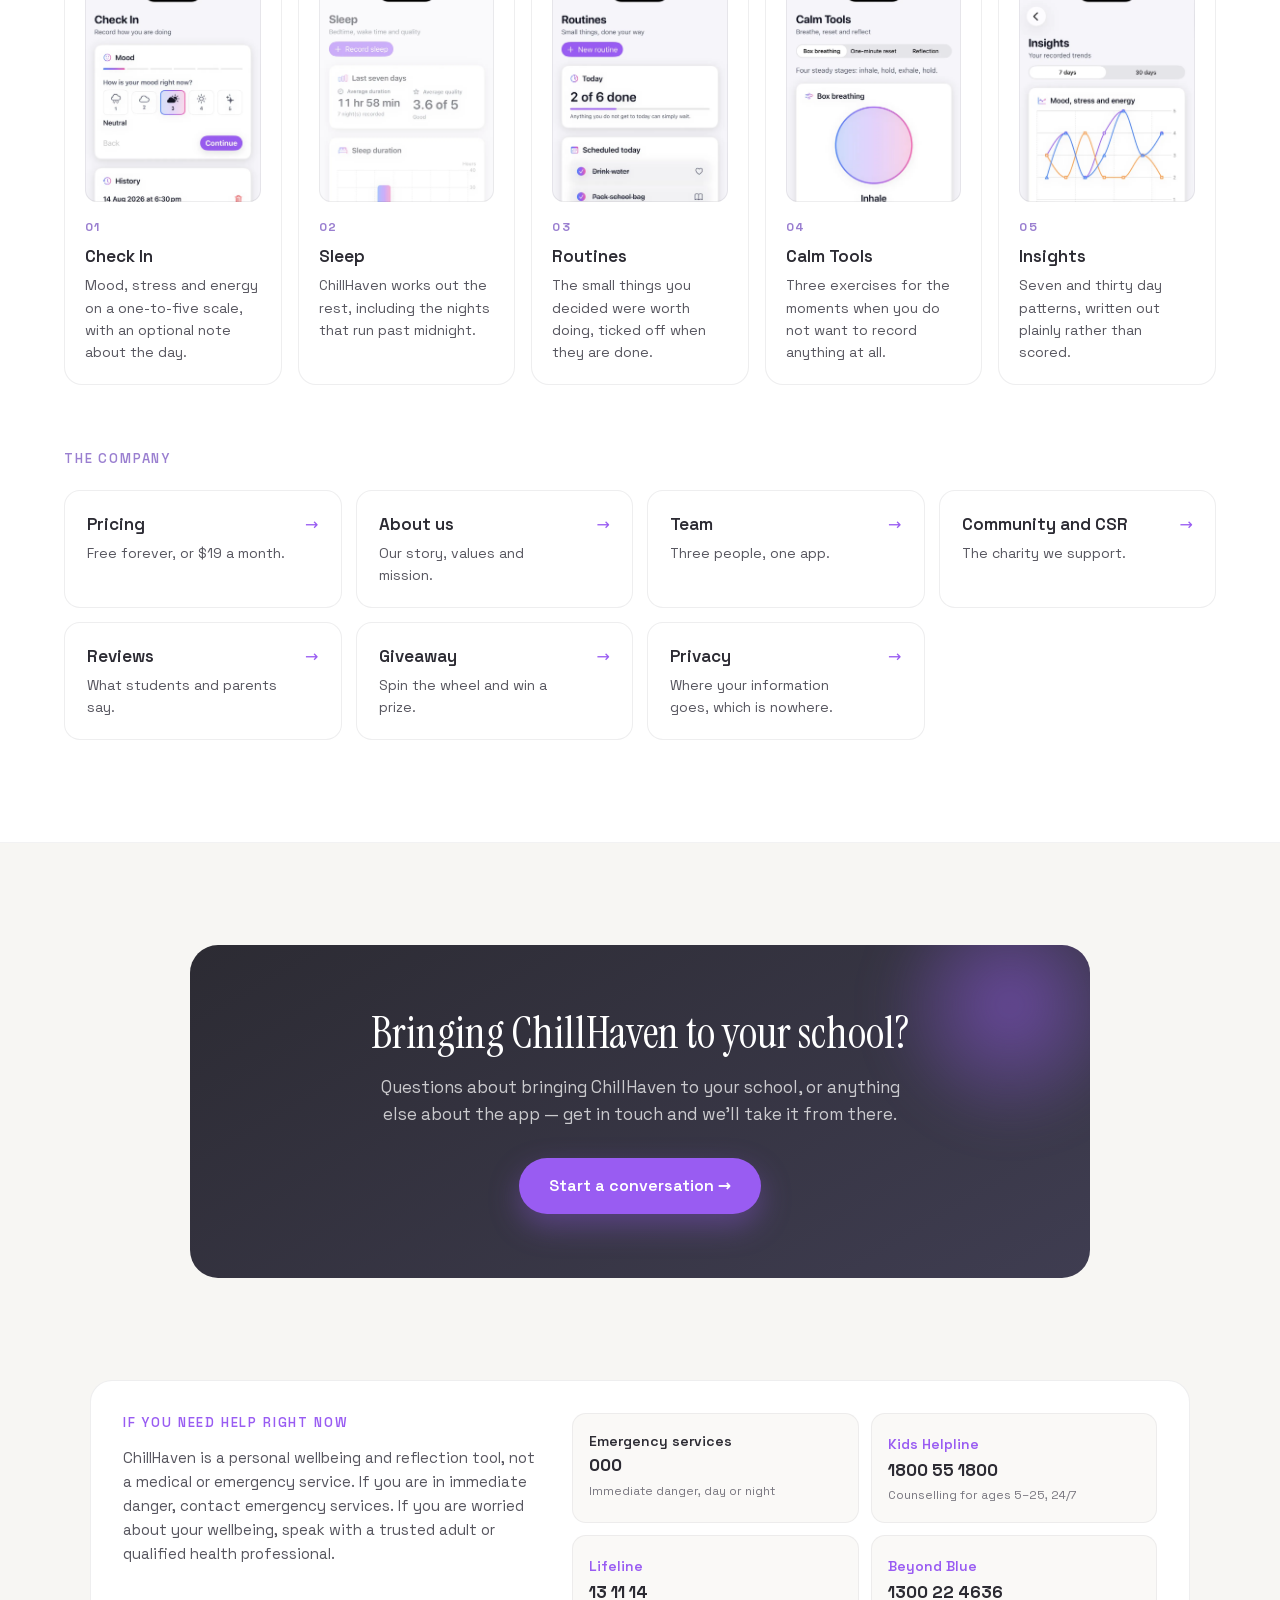
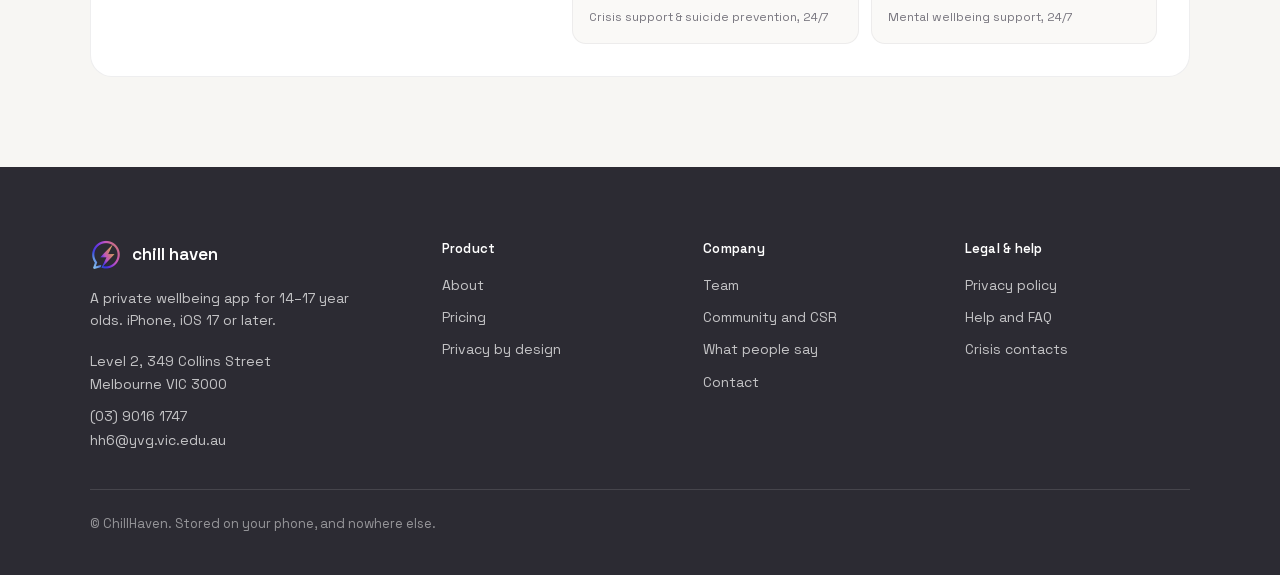
==== commit cf17ff8f: "Remove the social links until the accounts exist The Instagram, TikTok and YouTube links in every fo" ====
--- a/index.html
+++ b/index.html
@@ -466,11 +466,6 @@
         <div style="margin-top: 8px;"><a href="tel:+61390161747" style="color: rgba(255, 255, 255, 0.72);">(03) 9016 1747</a></div>
         <div><a href="mailto:hh6@yvg.vic.edu.au" style="color: rgba(255, 255, 255, 0.72);">hh6@yvg.vic.edu.au</a></div>
       </div>
-      <div style="display: flex; gap: 10px; margin-top: 20px;">
-        <a href="https://www.instagram.com/chillhaven.app" aria-label="ChillHaven on Instagram" style="display: grid; place-items: center; width: 36px; height: 36px; border-radius: 11px; background: rgba(255, 255, 255, 0.08); color: rgb(255, 255, 255);"><svg width="17" height="17" viewBox="0 0 24 24" fill="none" aria-hidden="true"><rect x="3" y="3" width="18" height="18" rx="5" stroke="currentColor" stroke-width="1.8"/><circle cx="12" cy="12" r="4" stroke="currentColor" stroke-width="1.8"/><circle cx="17.4" cy="6.6" r="1.2" fill="currentColor"/></svg></a>
-        <a href="https://www.tiktok.com/@chillhaven.app" aria-label="ChillHaven on TikTok" style="display: grid; place-items: center; width: 36px; height: 36px; border-radius: 11px; background: rgba(255, 255, 255, 0.08); color: rgb(255, 255, 255);"><svg width="17" height="17" viewBox="0 0 24 24" fill="none" aria-hidden="true"><path d="M14 3v11.5a3.5 3.5 0 1 1-3.5-3.5" stroke="currentColor" stroke-width="1.8" stroke-linecap="round" stroke-linejoin="round"/><path d="M14 3c.4 2.6 2 4.2 4.6 4.5" stroke="currentColor" stroke-width="1.8" stroke-linecap="round" stroke-linejoin="round"/></svg></a>
-        <a href="https://www.youtube.com/@chillhavenapp" aria-label="ChillHaven on YouTube" style="display: grid; place-items: center; width: 36px; height: 36px; border-radius: 11px; background: rgba(255, 255, 255, 0.08); color: rgb(255, 255, 255);"><svg width="17" height="17" viewBox="0 0 24 24" fill="none" aria-hidden="true"><rect x="2.5" y="5.5" width="19" height="13" rx="4" stroke="currentColor" stroke-width="1.8"/><path d="M10.5 9.5l4.5 2.5-4.5 2.5z" fill="currentColor"/></svg></a>
-      </div>
     </div>
     <div data-dc-tpl="286">
       <p data-dc-tpl="287" style="margin: 0px 0px 14px; font-size: 13px; font-weight: 600; color: rgb(255, 255, 255); letter-spacing: 0.02em;">Product</p>
